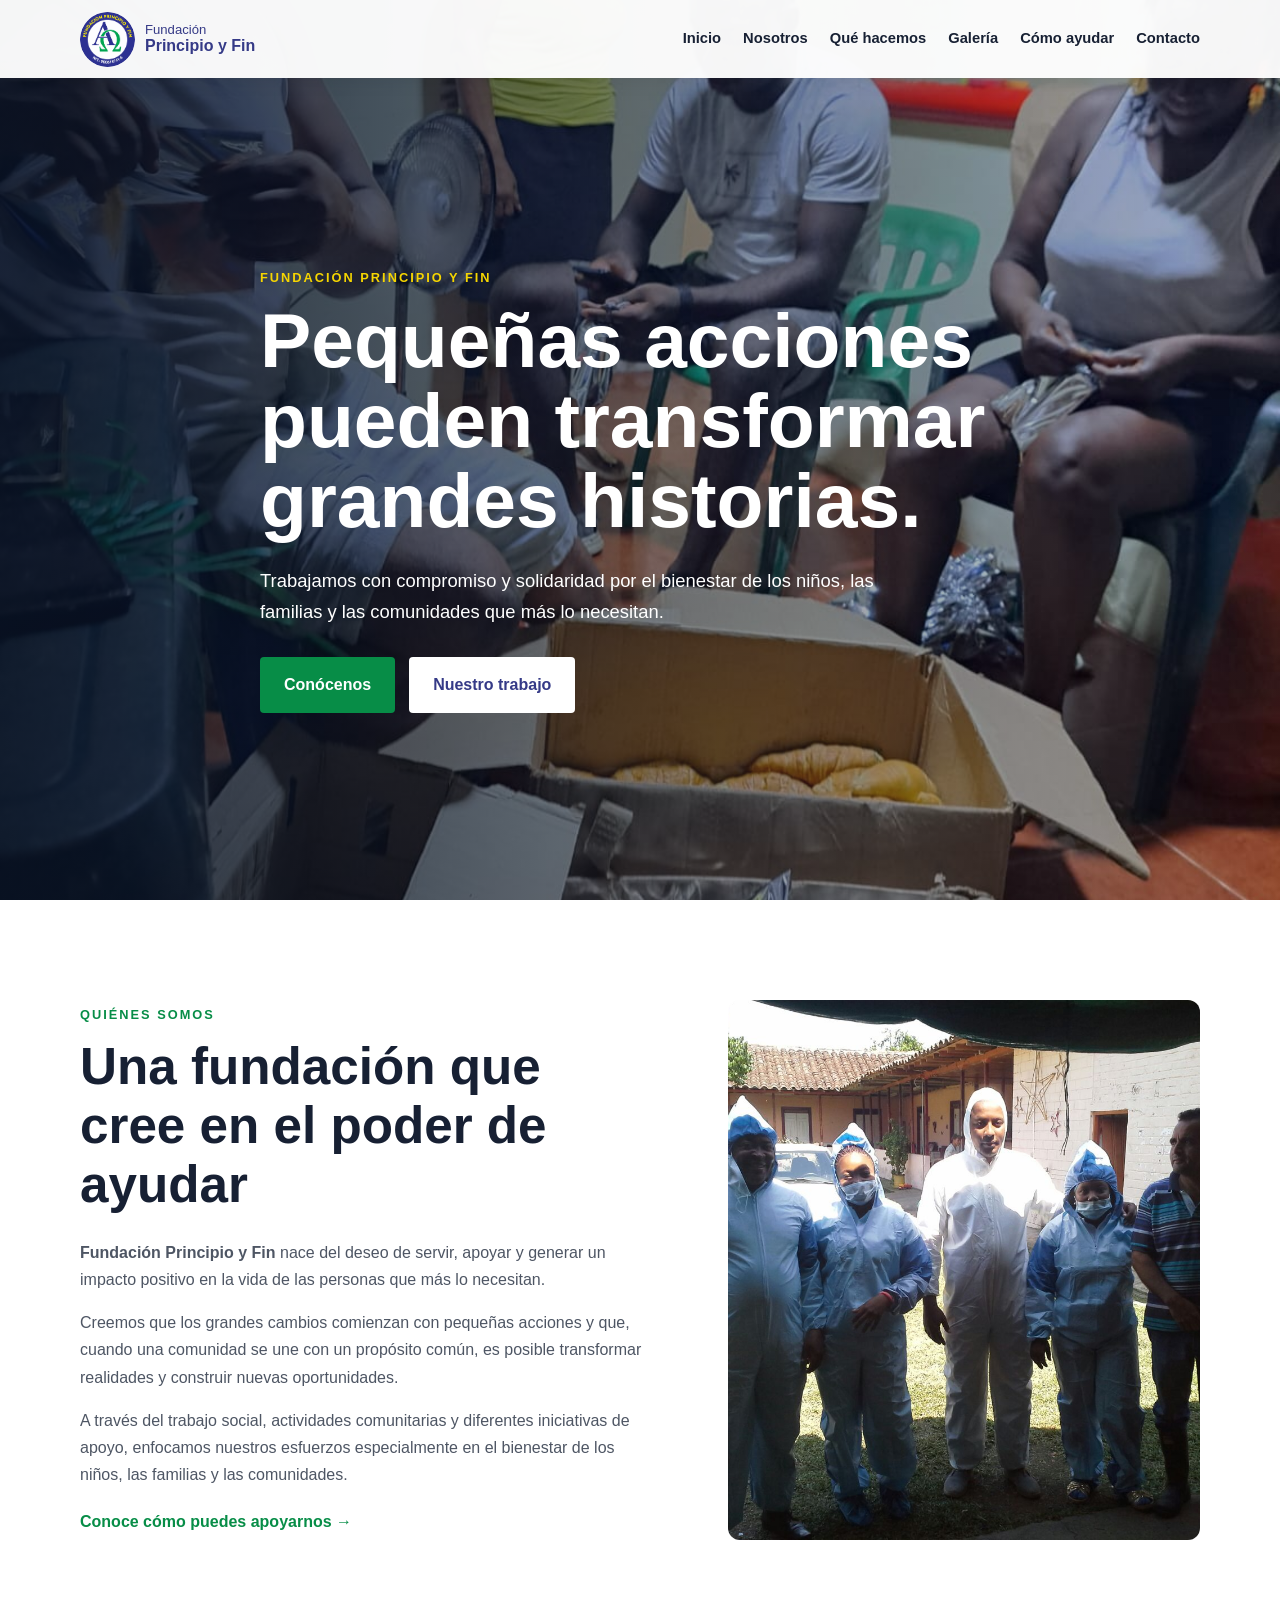
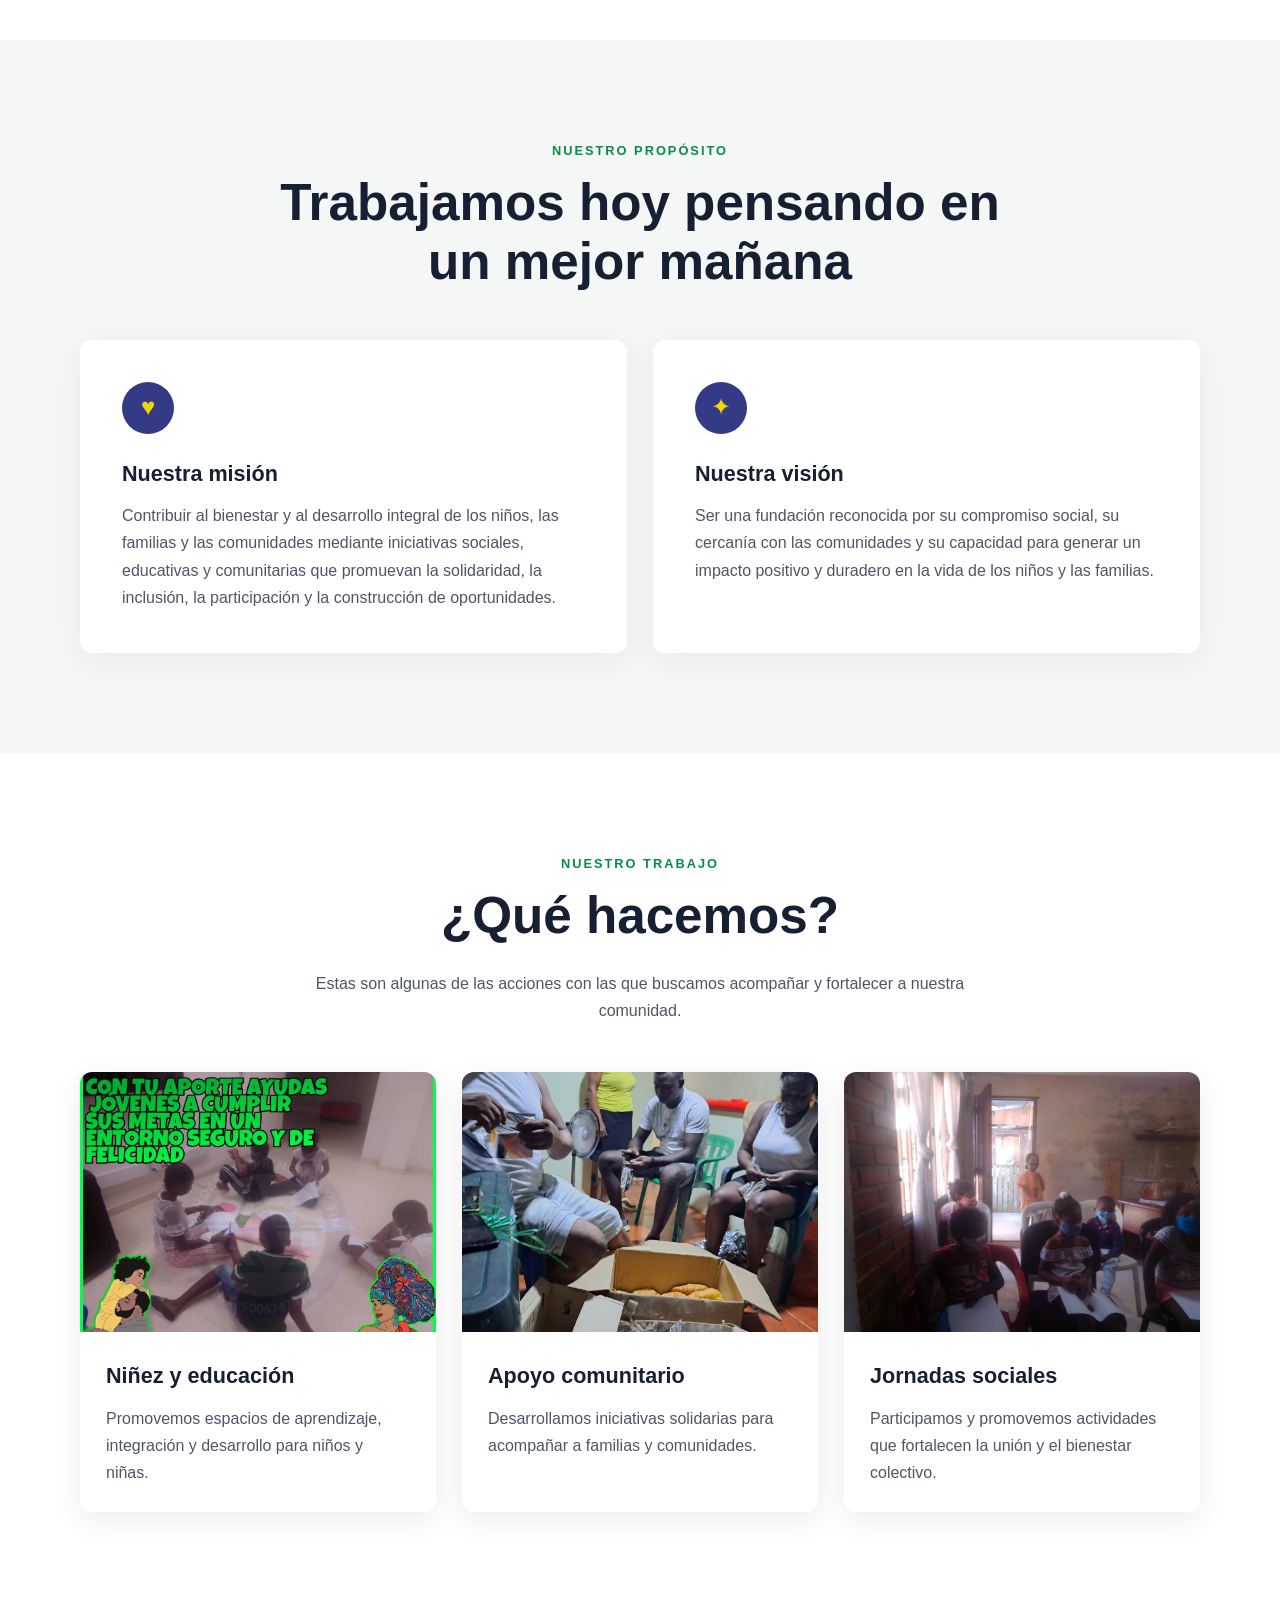
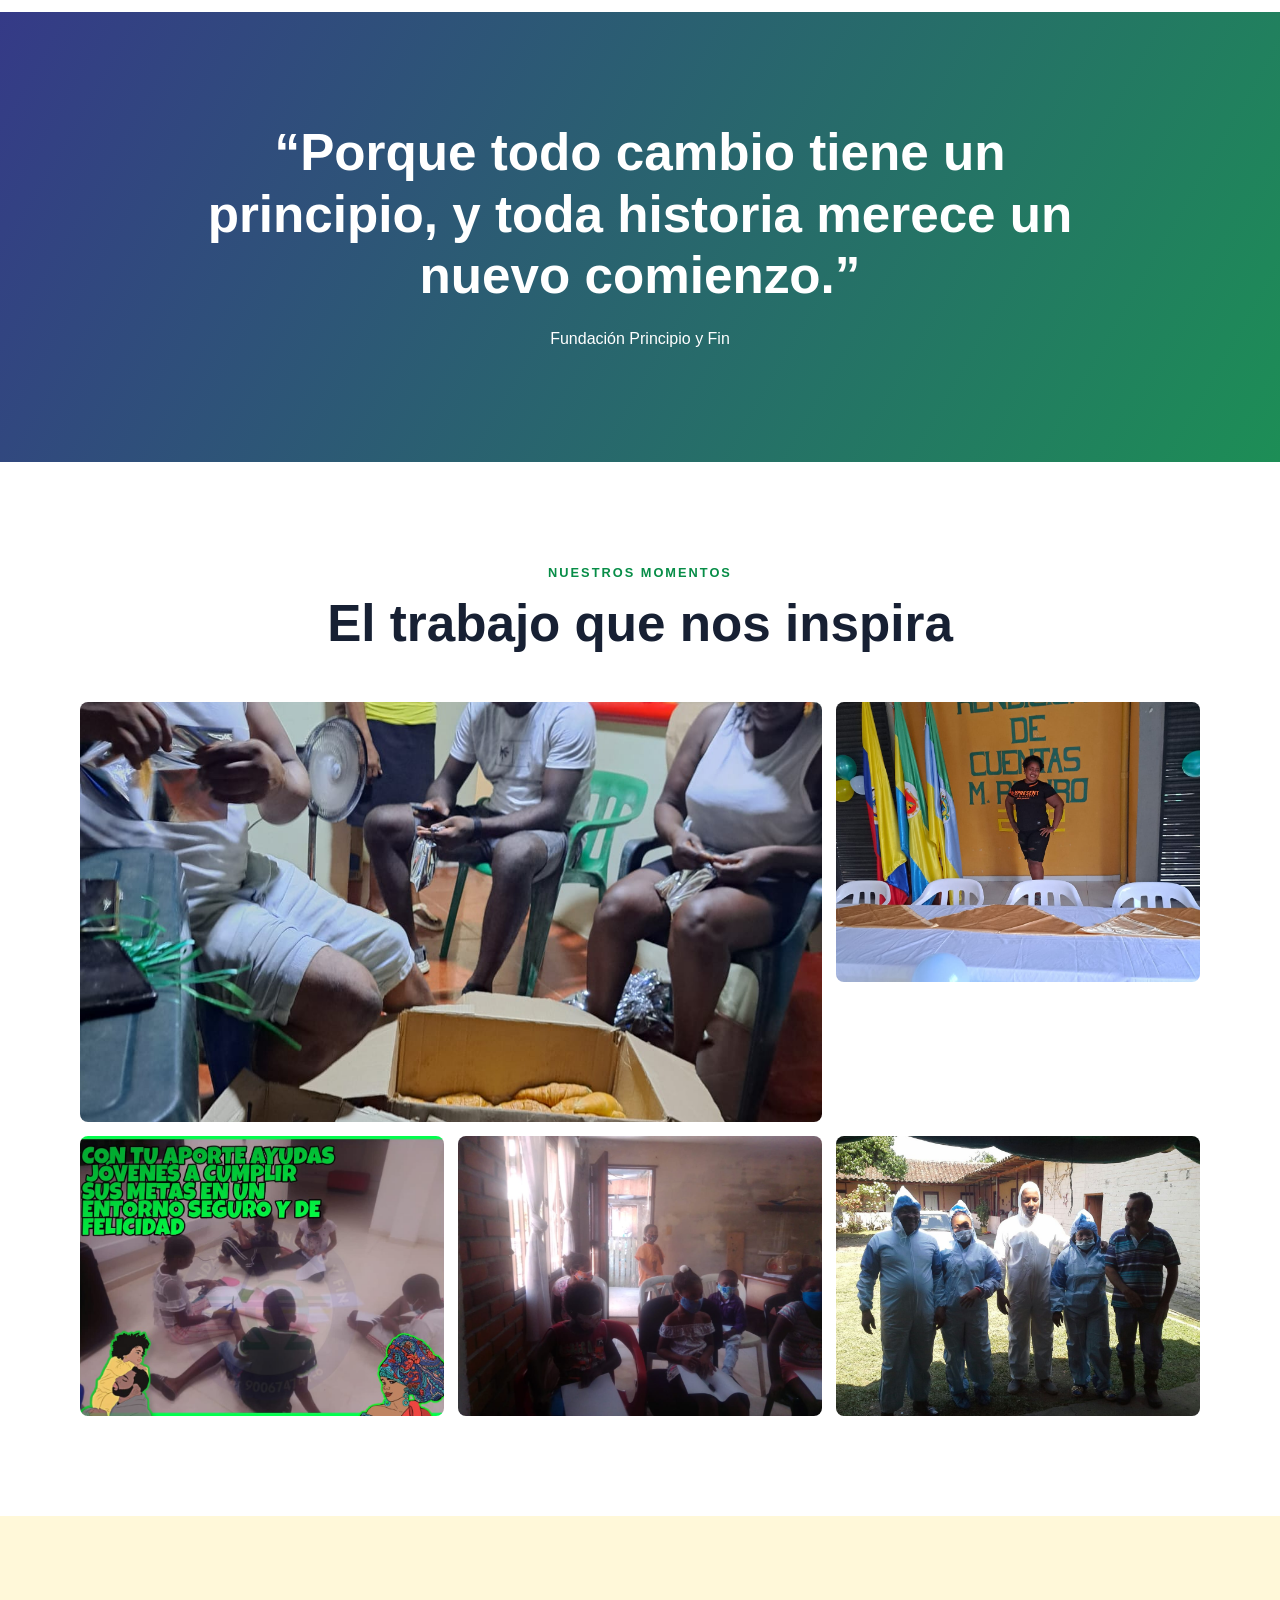
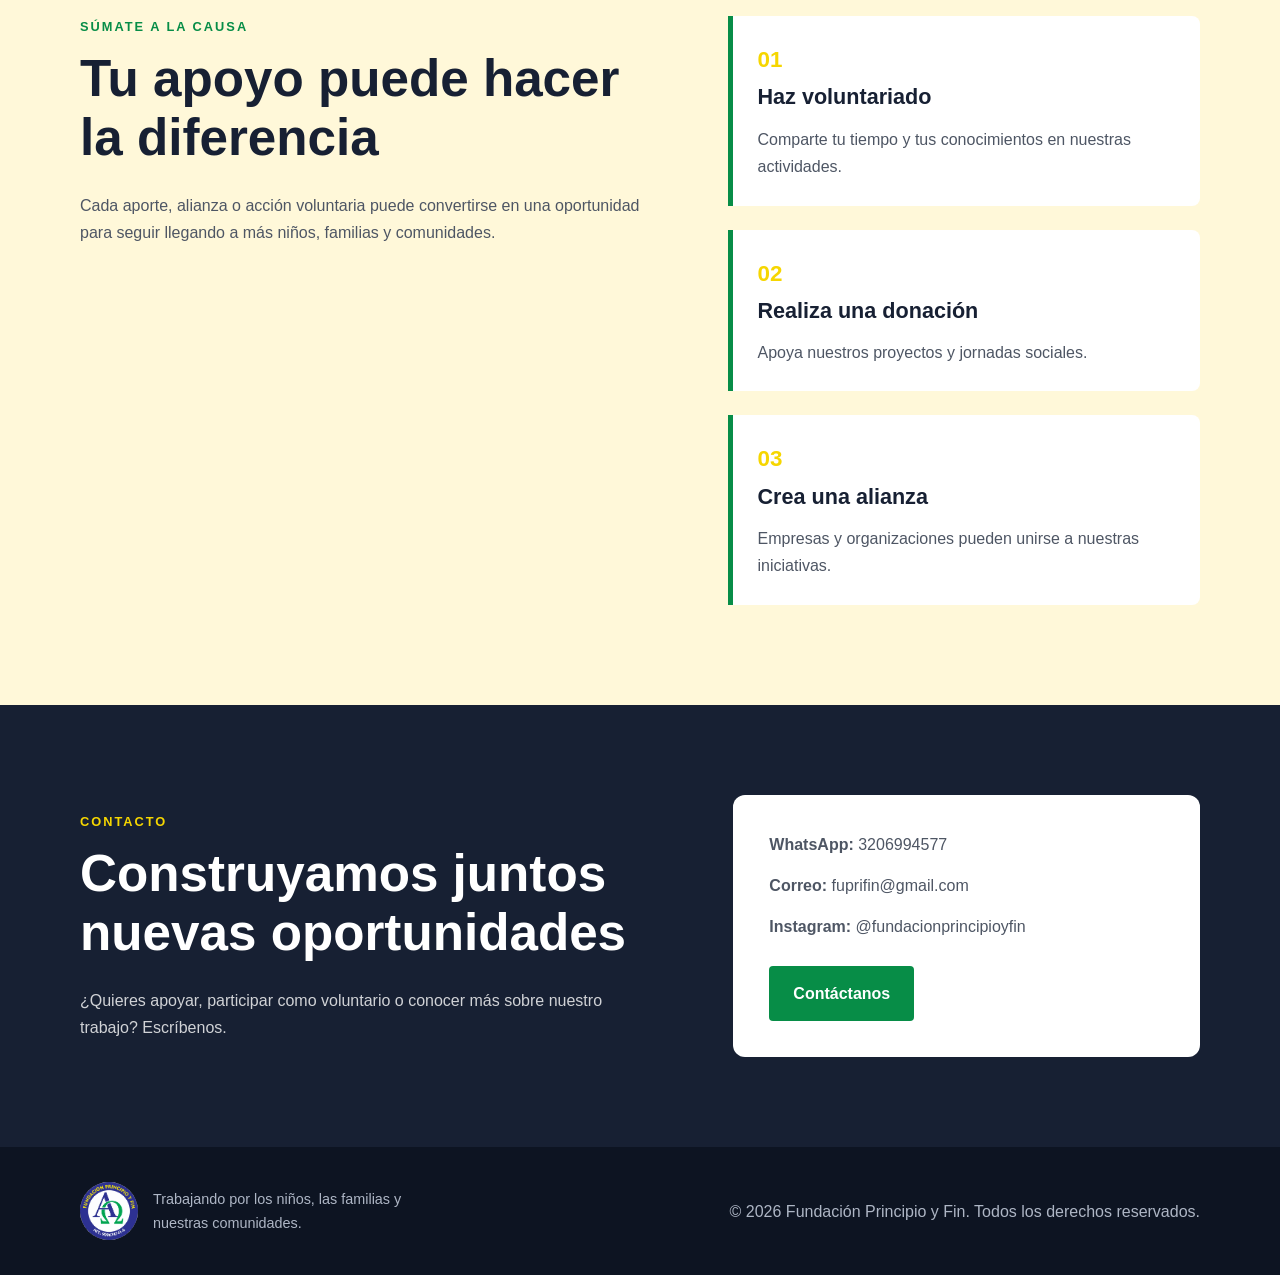
==== index.html @ cc29a5f2 "Rename indexx.html to index.html" ====
<!DOCTYPE html>
<html lang="es">
<head>
  <meta charset="UTF-8">
  <meta name="viewport" content="width=device-width, initial-scale=1.0">
  <meta name="description" content="Fundación Principio y Fin - Trabajamos por el bienestar de los niños, las familias y las comunidades.">
  <title>Fundación Principio y Fin</title>
  <link rel="stylesheet" href="styles.css">
</head>
<body>

<header class="header">
  <div class="container nav">
    <a class="brand" href="#inicio">
      <img src="assets/logo.jpeg" alt="Logo Fundación Principio y Fin">
      <span>Fundación<br><strong>Principio y Fin</strong></span>
    </a>

    <button class="menu-btn" aria-label="Abrir menú">☰</button>

    <nav class="nav-links">
      <a href="#inicio">Inicio</a>
      <a href="#nosotros">Nosotros</a>
      <a href="#programas">Qué hacemos</a>
      <a href="#galeria">Galería</a>
      <a href="#ayudar">Cómo ayudar</a>
      <a href="#contacto">Contacto</a>
    </nav>
  </div>
</header>

<main>
  <!-- INICIO -->
  <section class="hero" id="inicio">
    <div class="hero-overlay"></div>
    <div class="container hero-content">
      <p class="eyebrow">FUNDACIÓN PRINCIPIO Y FIN</p>
      <h1>Pequeñas acciones pueden transformar grandes historias.</h1>
      <p class="hero-text">
        Trabajamos con compromiso y solidaridad por el bienestar de los niños,
        las familias y las comunidades que más lo necesitan.
      </p>
      <div class="hero-buttons">
        <a class="btn btn-primary" href="#nosotros">Conócenos</a>
        <a class="btn btn-light" href="#programas">Nuestro trabajo</a>
      </div>
    </div>
  </section>

  <!-- NOSOTROS -->
  <section class="section" id="nosotros">
    <div class="container two-columns">
      <div>
        <p class="section-tag">QUIÉNES SOMOS</p>
        <h2>Una fundación que cree en el poder de ayudar</h2>
        <p>
          <strong>Fundación Principio y Fin</strong> nace del deseo de servir,
          apoyar y generar un impacto positivo en la vida de las personas que más lo necesitan.
        </p>
        <p>
          Creemos que los grandes cambios comienzan con pequeñas acciones y que,
          cuando una comunidad se une con un propósito común, es posible transformar
          realidades y construir nuevas oportunidades.
        </p>
        <p>
          A través del trabajo social, actividades comunitarias y diferentes iniciativas
          de apoyo, enfocamos nuestros esfuerzos especialmente en el bienestar de los niños,
          las familias y las comunidades.
        </p>
        <a class="text-link" href="#contacto">Conoce cómo puedes apoyarnos →</a>
      </div>
      <div class="image-card">
        <img src="assets/equipo-fundacion.jpeg" alt="Miembros de Fundación Principio y Fin">
      </div>
    </div>
  </section>

  <!-- MISIÓN Y VISIÓN -->
  <section class="section mission-section">
    <div class="container">
      <div class="center-title">
        <p class="section-tag">NUESTRO PROPÓSITO</p>
        <h2>Trabajamos hoy pensando en un mejor mañana</h2>
      </div>

      <div class="purpose-grid">
        <article class="purpose-card">
          <div class="icon">♥</div>
          <h3>Nuestra misión</h3>
          <p>
            Contribuir al bienestar y al desarrollo integral de los niños, las familias
            y las comunidades mediante iniciativas sociales, educativas y comunitarias
            que promuevan la solidaridad, la inclusión, la participación y la construcción
            de oportunidades.
          </p>
        </article>

        <article class="purpose-card">
          <div class="icon">✦</div>
          <h3>Nuestra visión</h3>
          <p>
            Ser una fundación reconocida por su compromiso social, su cercanía con las
            comunidades y su capacidad para generar un impacto positivo y duradero en
            la vida de los niños y las familias.
          </p>
        </article>
      </div>
    </div>
  </section>

  <!-- PROGRAMAS -->
  <section class="section" id="programas">
    <div class="container">
      <div class="center-title">
        <p class="section-tag">NUESTRO TRABAJO</p>
        <h2>¿Qué hacemos?</h2>
        <p class="subtitle">
          Estas son algunas de las acciones con las que buscamos acompañar y fortalecer a nuestra comunidad.
        </p>
      </div>

      <div class="program-grid">
        <article class="program-card">
          <img src="assets/ninos-actividad.jpeg" alt="Actividades con niños">
          <div class="program-content">
            <h3>Niñez y educación</h3>
            <p>Promovemos espacios de aprendizaje, integración y desarrollo para niños y niñas.</p>
          </div>
        </article>

        <article class="program-card">
          <img src="assets/hero-ayuda.jpeg" alt="Preparación de ayudas comunitarias">
          <div class="program-content">
            <h3>Apoyo comunitario</h3>
            <p>Desarrollamos iniciativas solidarias para acompañar a familias y comunidades.</p>
          </div>
        </article>

        <article class="program-card">
          <img src="assets/equipo-jornada.jpeg" alt="Equipo durante una jornada">
          <div class="program-content">
            <h3>Jornadas sociales</h3>
            <p>Participamos y promovemos actividades que fortalecen la unión y el bienestar colectivo.</p>
          </div>
        </article>
      </div>
    </div>
  </section>

  <!-- FRASE -->
  <section class="impact">
    <div class="container impact-content">
      <p class="quote">“Porque todo cambio tiene un principio, y toda historia merece un nuevo comienzo.”</p>
      <p>Fundación Principio y Fin</p>
    </div>
  </section>

  <!-- GALERÍA -->
  <section class="section" id="galeria">
    <div class="container">
      <div class="center-title">
        <p class="section-tag">NUESTROS MOMENTOS</p>
        <h2>El trabajo que nos inspira</h2>
      </div>

      <div class="gallery">
        <img src="assets/hero-ayuda.jpeg" alt="Preparación de ayudas">
        <img src="assets/evento-fundacion.jpeg" alt="Evento de la fundación">
        <img src="assets/ninos-actividad.jpeg" alt="Actividad con niños">
        <img src="assets/equipo-jornada.jpeg" alt="Jornada comunitaria">
        <img src="assets/equipo-fundacion.jpeg" alt="Equipo de la fundación">
      </div>
    </div>
  </section>

  <!-- AYUDAR -->
  <section class="section help-section" id="ayudar">
    <div class="container two-columns help-grid">
      <div>
        <p class="section-tag">SÚMATE A LA CAUSA</p>
        <h2>Tu apoyo puede hacer la diferencia</h2>
        <p>
          Cada aporte, alianza o acción voluntaria puede convertirse en una oportunidad
          para seguir llegando a más niños, familias y comunidades.
        </p>
      </div>

      <div class="help-options">
        <div>
          <span>01</span>
          <h3>Haz voluntariado</h3>
          <p>Comparte tu tiempo y tus conocimientos en nuestras actividades.</p>
        </div>
        <div>
          <span>02</span>
          <h3>Realiza una donación</h3>
          <p>Apoya nuestros proyectos y jornadas sociales.</p>
        </div>
        <div>
          <span>03</span>
          <h3>Crea una alianza</h3>
          <p>Empresas y organizaciones pueden unirse a nuestras iniciativas.</p>
        </div>
      </div>
    </div>
  </section>

  <!-- CONTACTO -->
  <section class="contact" id="contacto">
    <div class="container contact-content">
      <div>
        <p class="section-tag light-tag">CONTACTO</p>
        <h2>Construyamos juntos nuevas oportunidades</h2>
        <p>
          ¿Quieres apoyar, participar como voluntario o conocer más sobre nuestro trabajo?
          Escríbenos.
        </p>
      </div>

      <div class="contact-box">
        <p><strong>WhatsApp:</strong> <span>3206994577</span></p>
        <p><strong>Correo:</strong> <span>fuprifin@gmail.com</span></p>
        <p><strong>Instagram:</strong> <span>@fundacionprincipioyfin</span></p>
        <a class="btn btn-primary" href="mailto:contacto@ejemplo.com">Contáctanos</a>
      </div>
    </div>
  </section>
</main>

<footer>
  <div class="container footer-content">
    <div class="footer-brand">
      <img src="assets/logo.jpeg" alt="Logo Fundación Principio y Fin">
      <p>Trabajando por los niños, las familias y nuestras comunidades.</p>
    </div>
    <p>© <span id="year"></span> Fundación Principio y Fin. Todos los derechos reservados.</p>
  </div>
</footer>

<script src="script.js"></script>
</body>
</html>
---- styles.css ----
:root {
  --blue: #353a87;
  --green: #078d47;
  --yellow: #f6d600;
  --dark: #172033;
  --text: #4e5664;
  --light: #f5f7f6;
  --white: #ffffff;
}

* { box-sizing: border-box; margin: 0; padding: 0; }
html { scroll-behavior: smooth; }
body {
  font-family: Arial, Helvetica, sans-serif;
  color: var(--text);
  line-height: 1.7;
  background: #fff;
}
img { max-width: 100%; display: block; }
a { text-decoration: none; }

.container { width: min(1120px, 90%); margin: auto; }

.header {
  position: fixed;
  top: 0;
  left: 0;
  width: 100%;
  background: rgba(255,255,255,.96);
  z-index: 1000;
  box-shadow: 0 2px 18px rgba(0,0,0,.08);
}
.nav {
  min-height: 78px;
  display: flex;
  align-items: center;
  justify-content: space-between;
}
.brand {
  display: flex;
  align-items: center;
  gap: 10px;
  color: var(--blue);
  font-size: .82rem;
  line-height: 1.1;
}
.brand img { width: 55px; height: 55px; object-fit: cover; border-radius: 50%; }
.brand strong { font-size: 1rem; }

.nav-links { display: flex; gap: 22px; }
.nav-links a { color: var(--dark); font-weight: 700; font-size: .92rem; }
.nav-links a:hover { color: var(--green); }

.menu-btn {
  display: none;
  border: 0;
  background: none;
  font-size: 1.8rem;
  cursor: pointer;
}

.hero {
  min-height: 100vh;
  background: url("assets/hero-ayuda.jpeg") center/cover;
  position: relative;
  display: grid;
  align-items: center;
  color: white;
}
.hero-overlay {
  position: absolute;
  inset: 0;
  background: linear-gradient(90deg, rgba(9,18,35,.88), rgba(9,18,35,.48), rgba(9,18,35,.18));
}
.hero-content { position: relative; padding-top: 80px; max-width: 760px; }
.eyebrow, .section-tag {
  color: var(--green);
  font-size: .8rem;
  font-weight: 900;
  letter-spacing: 2px;
  margin-bottom: 12px;
}
.hero .eyebrow { color: var(--yellow); }
.hero h1 {
  font-size: clamp(2.8rem, 6vw, 5.5rem);
  line-height: 1.04;
  margin-bottom: 24px;
}
.hero-text { font-size: 1.15rem; max-width: 620px; margin-bottom: 30px; }
.hero-buttons { display: flex; flex-wrap: wrap; gap: 14px; }

.btn {
  display: inline-block;
  padding: 14px 24px;
  border-radius: 4px;
  font-weight: 800;
  transition: .25s;
}
.btn:hover { transform: translateY(-2px); }
.btn-primary { background: var(--green); color: white; }
.btn-light { background: white; color: var(--blue); }

.section { padding: 100px 0; }
.two-columns {
  display: grid;
  grid-template-columns: 1.1fr .9fr;
  gap: 70px;
  align-items: center;
}
h2 { color: var(--dark); font-size: clamp(2rem, 4vw, 3.4rem); line-height: 1.15; margin-bottom: 24px; }
h3 { color: var(--dark); margin-bottom: 10px; font-size: 1.35rem; }
.section p + p { margin-top: 16px; }
.image-card img { width: 100%; height: 540px; object-fit: cover; border-radius: 12px; }
.text-link { color: var(--green); font-weight: 800; display: inline-block; margin-top: 20px; }

.mission-section { background: var(--light); }
.center-title { max-width: 750px; margin: 0 auto 48px; text-align: center; }
.subtitle { max-width: 650px; margin: auto; }

.purpose-grid, .program-grid {
  display: grid;
  grid-template-columns: repeat(2, 1fr);
  gap: 26px;
}
.purpose-card {
  background: white;
  padding: 42px;
  border-radius: 12px;
  box-shadow: 0 8px 35px rgba(0,0,0,.05);
}
.icon {
  width: 52px;
  height: 52px;
  display: grid;
  place-items: center;
  border-radius: 50%;
  background: var(--blue);
  color: var(--yellow);
  font-size: 1.5rem;
  margin-bottom: 22px;
}

.program-grid { grid-template-columns: repeat(3, 1fr); }
.program-card {
  border-radius: 12px;
  overflow: hidden;
  background: white;
  box-shadow: 0 8px 30px rgba(0,0,0,.08);
}
.program-card img { width: 100%; height: 260px; object-fit: cover; }
.program-content { padding: 26px; }

.impact {
  background: linear-gradient(120deg, var(--blue), #1d8e56);
  color: white;
  text-align: center;
  padding: 110px 0;
}
.quote {
  max-width: 900px;
  margin: auto auto 18px;
  font-size: clamp(2rem, 4vw, 3.8rem);
  line-height: 1.2;
  font-weight: 800;
}

.gallery {
  display: grid;
  grid-template-columns: repeat(3, 1fr);
  gap: 14px;
}
.gallery img {
  width: 100%;
  height: 280px;
  object-fit: cover;
  border-radius: 8px;
  transition: .3s;
}
.gallery img:hover { transform: scale(1.02); }
.gallery img:first-child { grid-column: span 2; height: 420px; }

.help-section { background: #fff8d9; }
.help-grid { align-items: start; }
.help-options { display: grid; gap: 24px; }
.help-options > div {
  background: white;
  padding: 25px;
  border-left: 5px solid var(--green);
  border-radius: 0 8px 8px 0;
}
.help-options span { color: var(--yellow); font-weight: 900; font-size: 1.4rem; }

.contact {
  padding: 90px 0;
  background: var(--dark);
  color: rgba(255,255,255,.8);
}
.contact h2 { color: white; }
.light-tag { color: var(--yellow); }
.contact-content {
  display: grid;
  grid-template-columns: 1fr .8fr;
  gap: 70px;
  align-items: center;
}
.contact-box {
  background: white;
  color: var(--text);
  padding: 36px;
  border-radius: 12px;
}
.contact-box p { margin-bottom: 14px; }
.contact-box .btn { margin-top: 12px; }

footer { background: #0d1422; color: #aeb6c5; padding: 35px 0; }
.footer-content {
  display: flex;
  align-items: center;
  justify-content: space-between;
  gap: 30px;
}
.footer-brand { display: flex; align-items: center; gap: 15px; }
.footer-brand img { width: 58px; height: 58px; object-fit: cover; border-radius: 50%; }
.footer-brand p { max-width: 300px; font-size: .9rem; }

@media (max-width: 850px) {
  .menu-btn { display: block; }
  .nav-links {
    display: none;
    position: absolute;
    top: 78px;
    left: 0;
    width: 100%;
    padding: 22px 5%;
    background: white;
    flex-direction: column;
    box-shadow: 0 8px 20px rgba(0,0,0,.08);
  }
  .nav-links.active { display: flex; }
  .two-columns, .contact-content { grid-template-columns: 1fr; gap: 40px; }
  .program-grid { grid-template-columns: 1fr; }
  .purpose-grid { grid-template-columns: 1fr; }
  .gallery { grid-template-columns: repeat(2, 1fr); }
  .gallery img:first-child { grid-column: span 2; }
}

@media (max-width: 560px) {
  .section { padding: 70px 0; }
  .hero h1 { font-size: 2.8rem; }
  .hero { min-height: 720px; }
  .gallery { grid-template-columns: 1fr; }
  .gallery img:first-child { grid-column: span 1; height: 320px; }
  .gallery img { height: 260px; }
  .footer-content { flex-direction: column; align-items: flex-start; }
  .purpose-card { padding: 28px; }
}
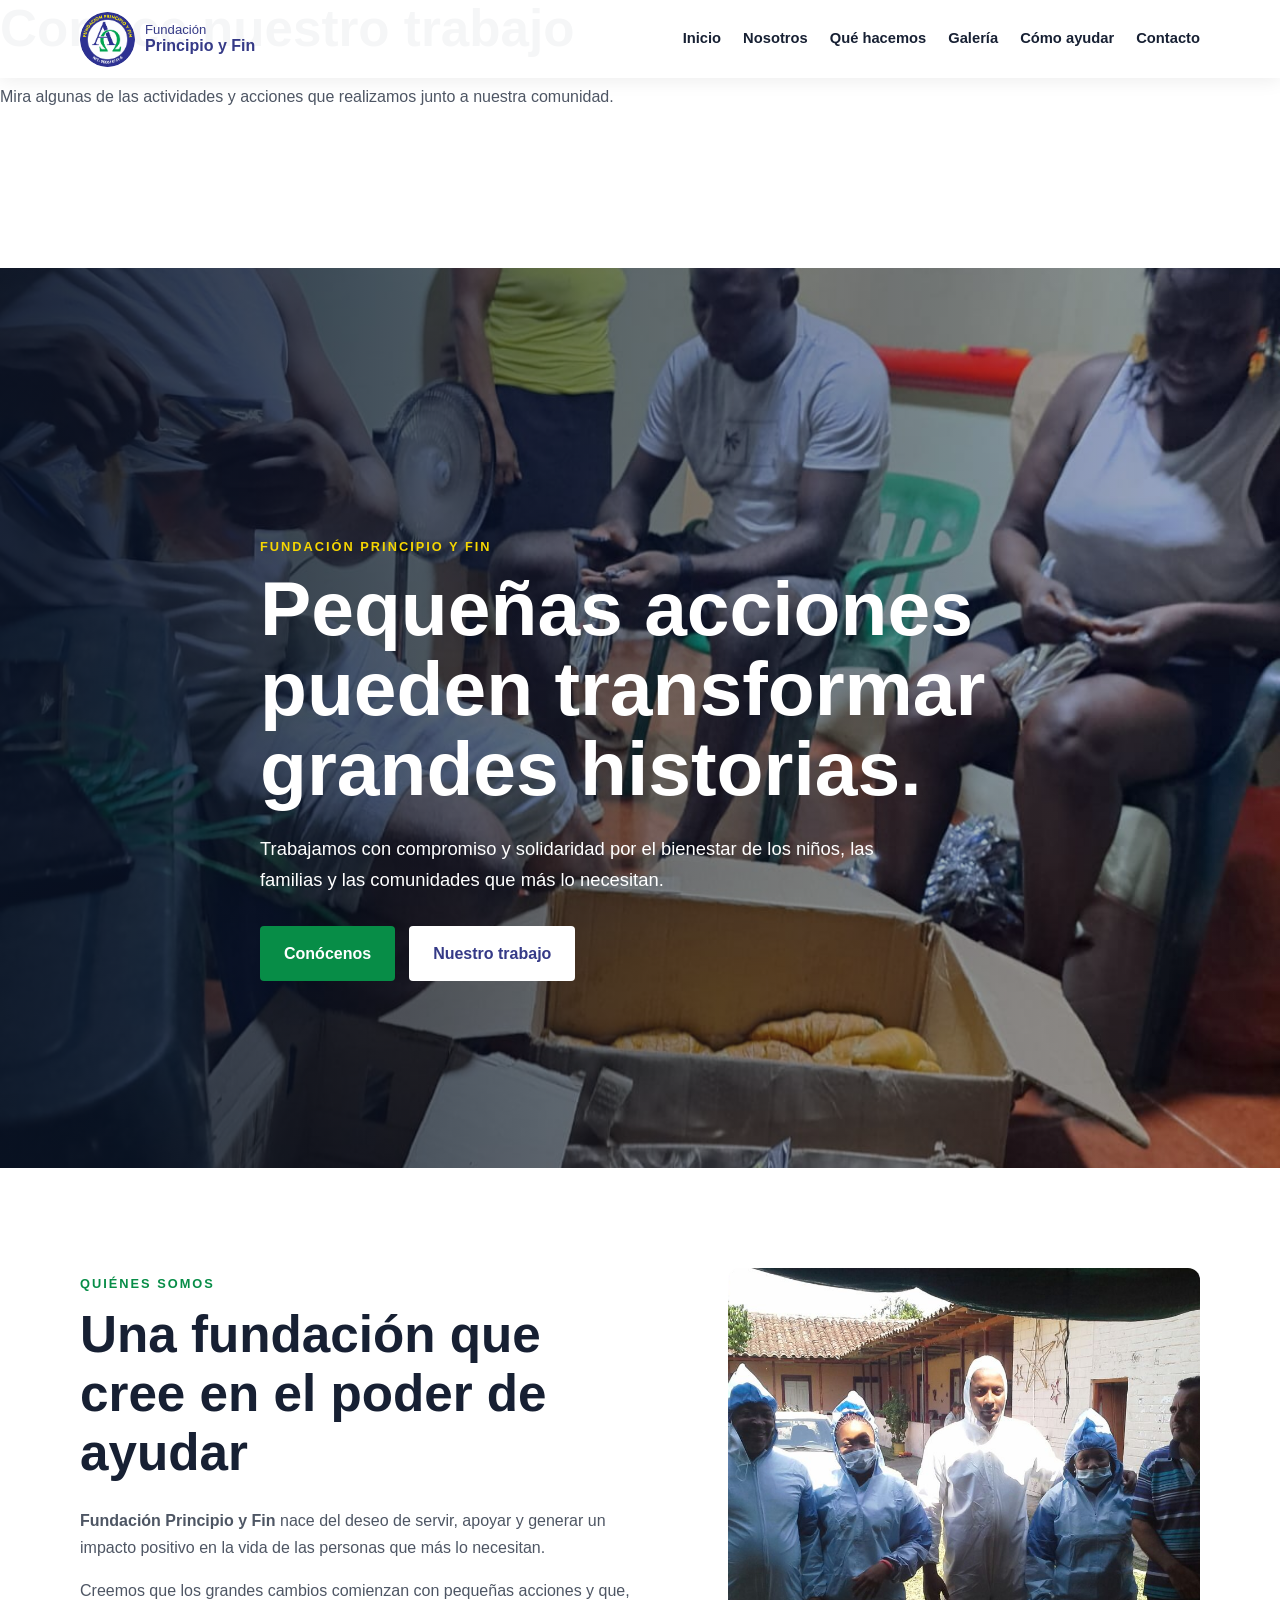
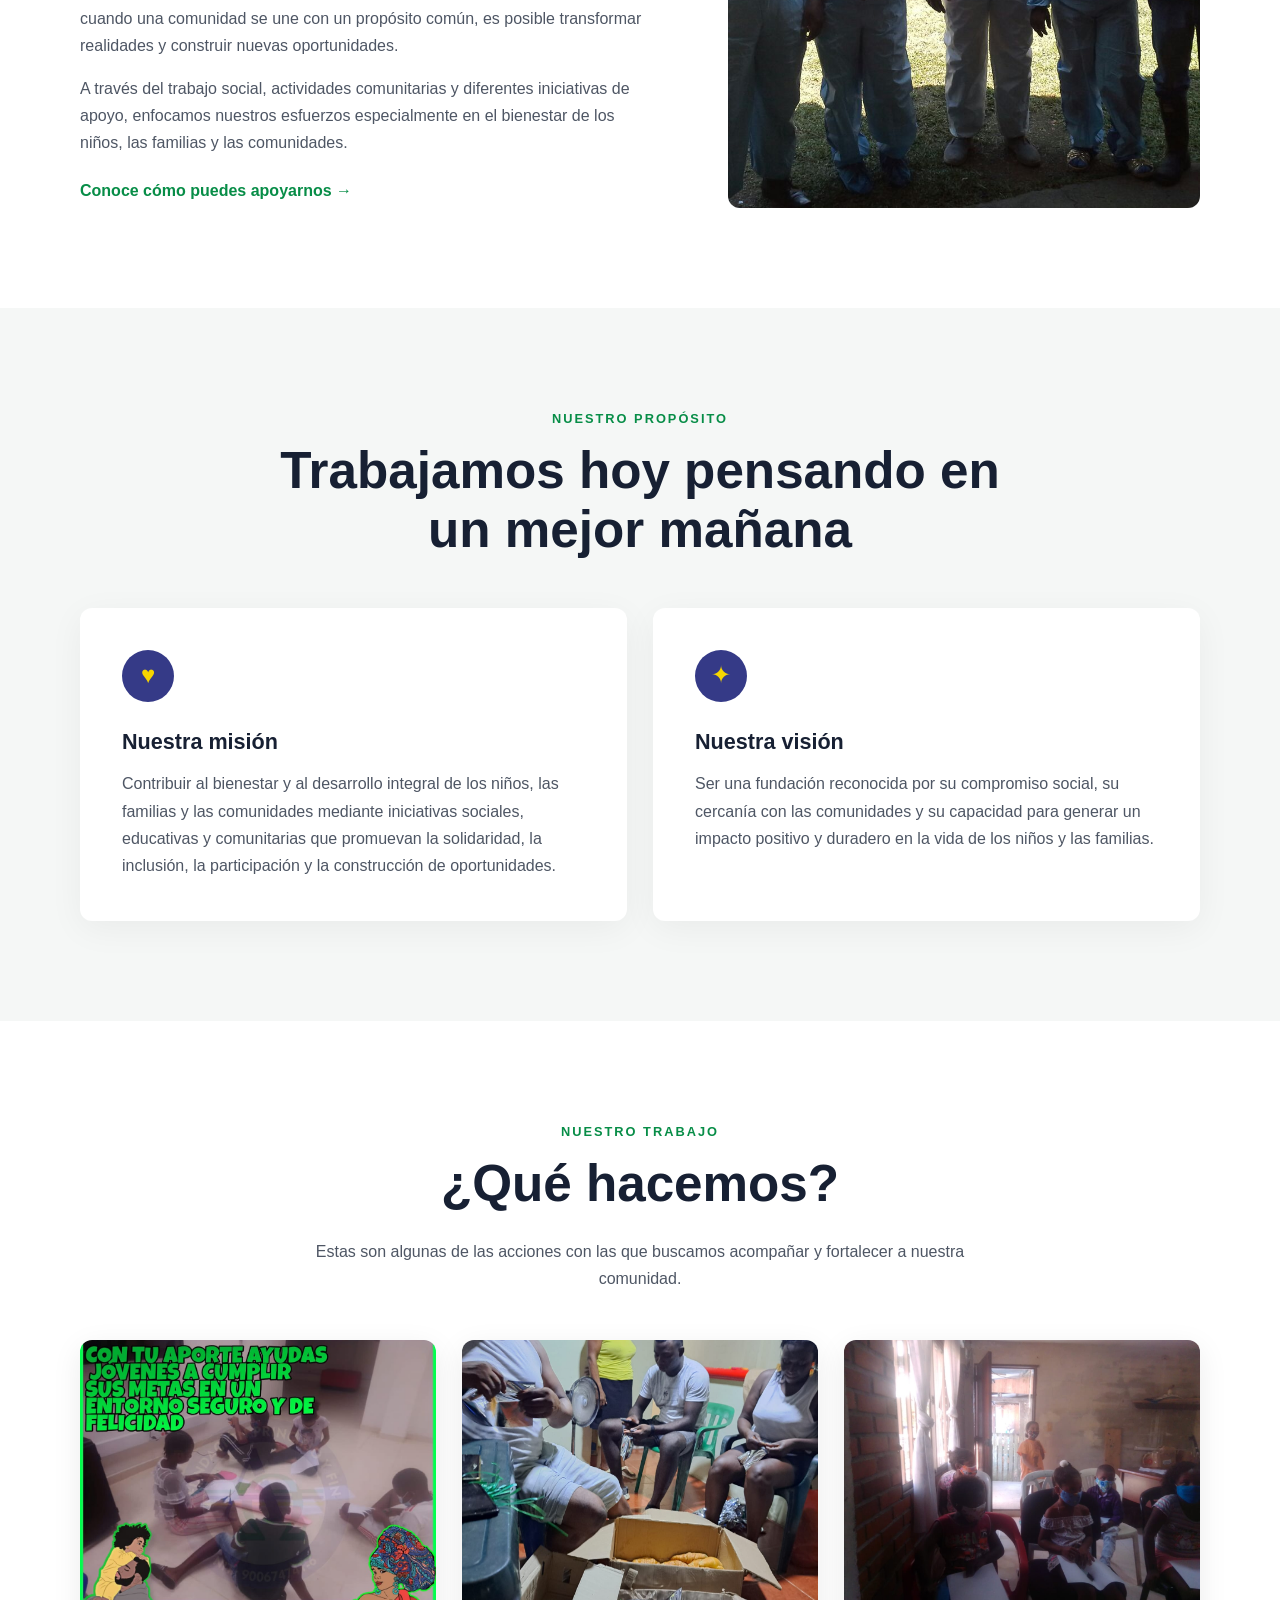
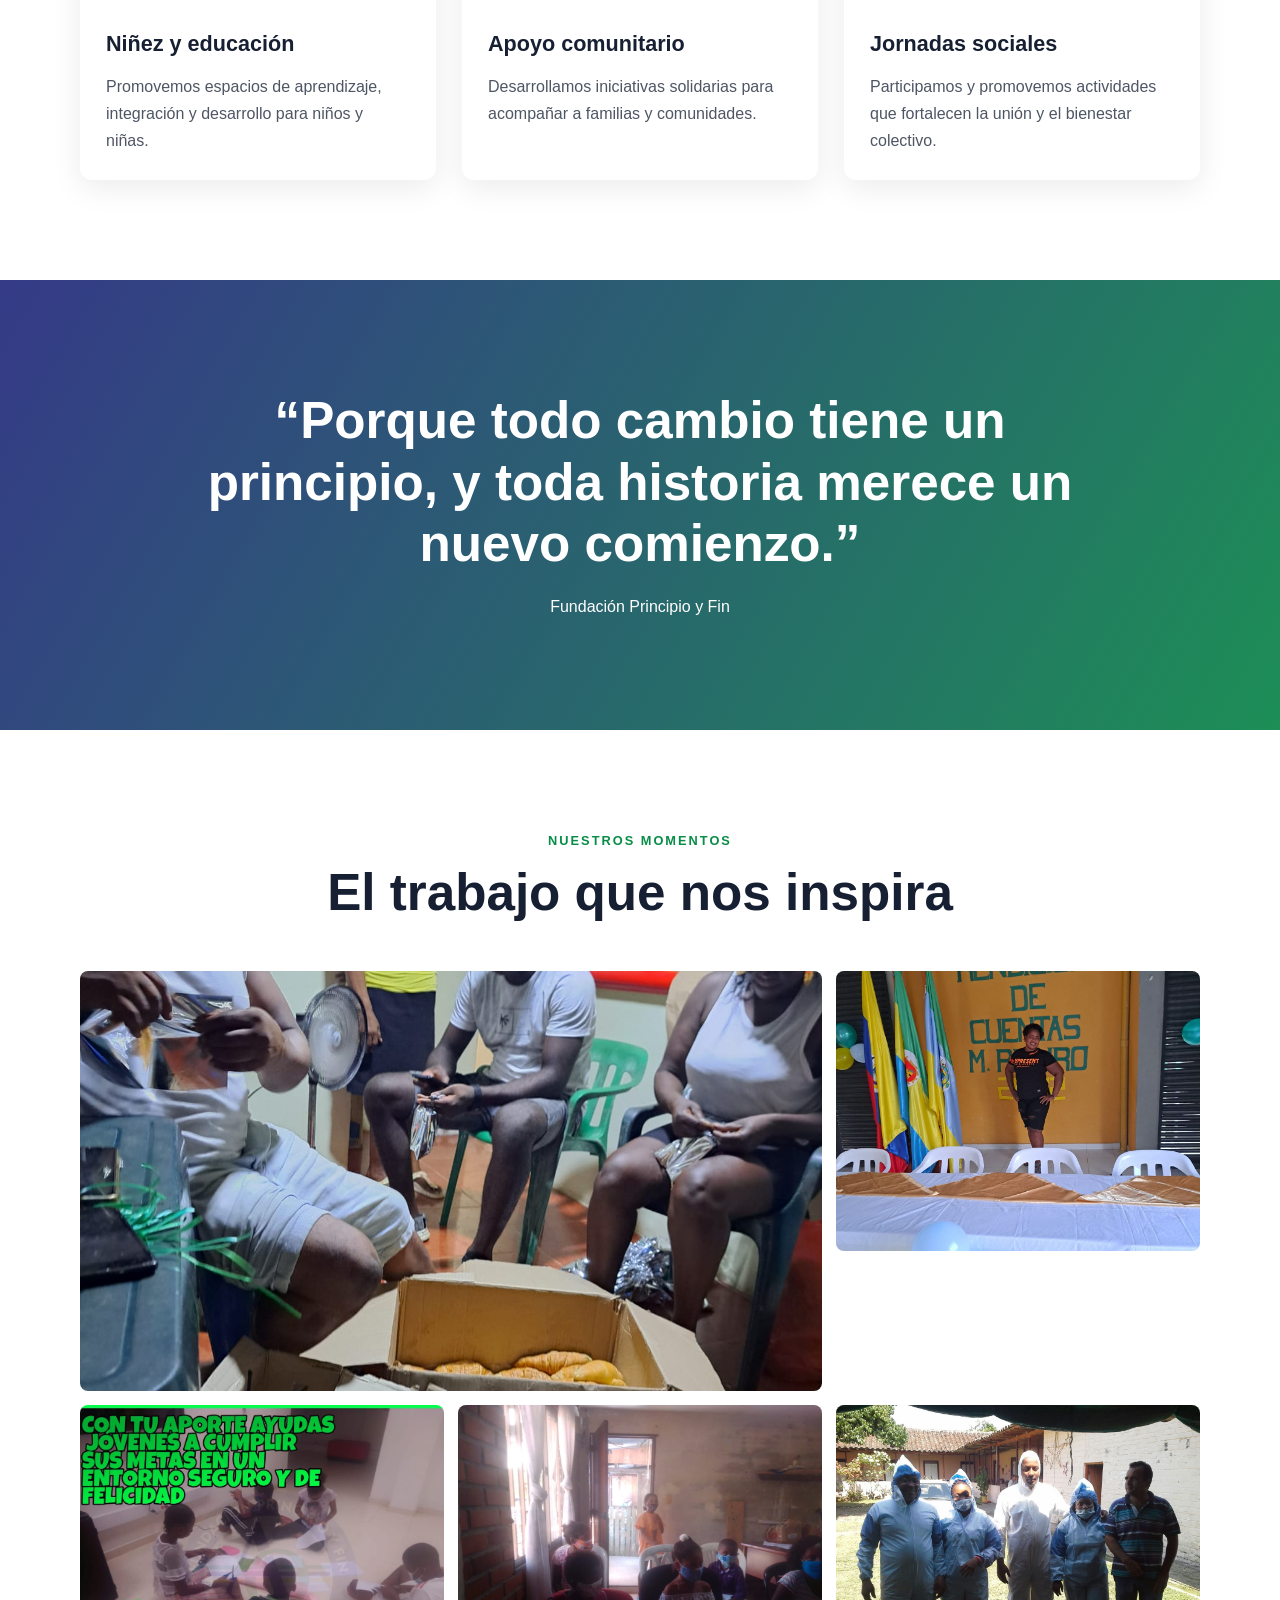
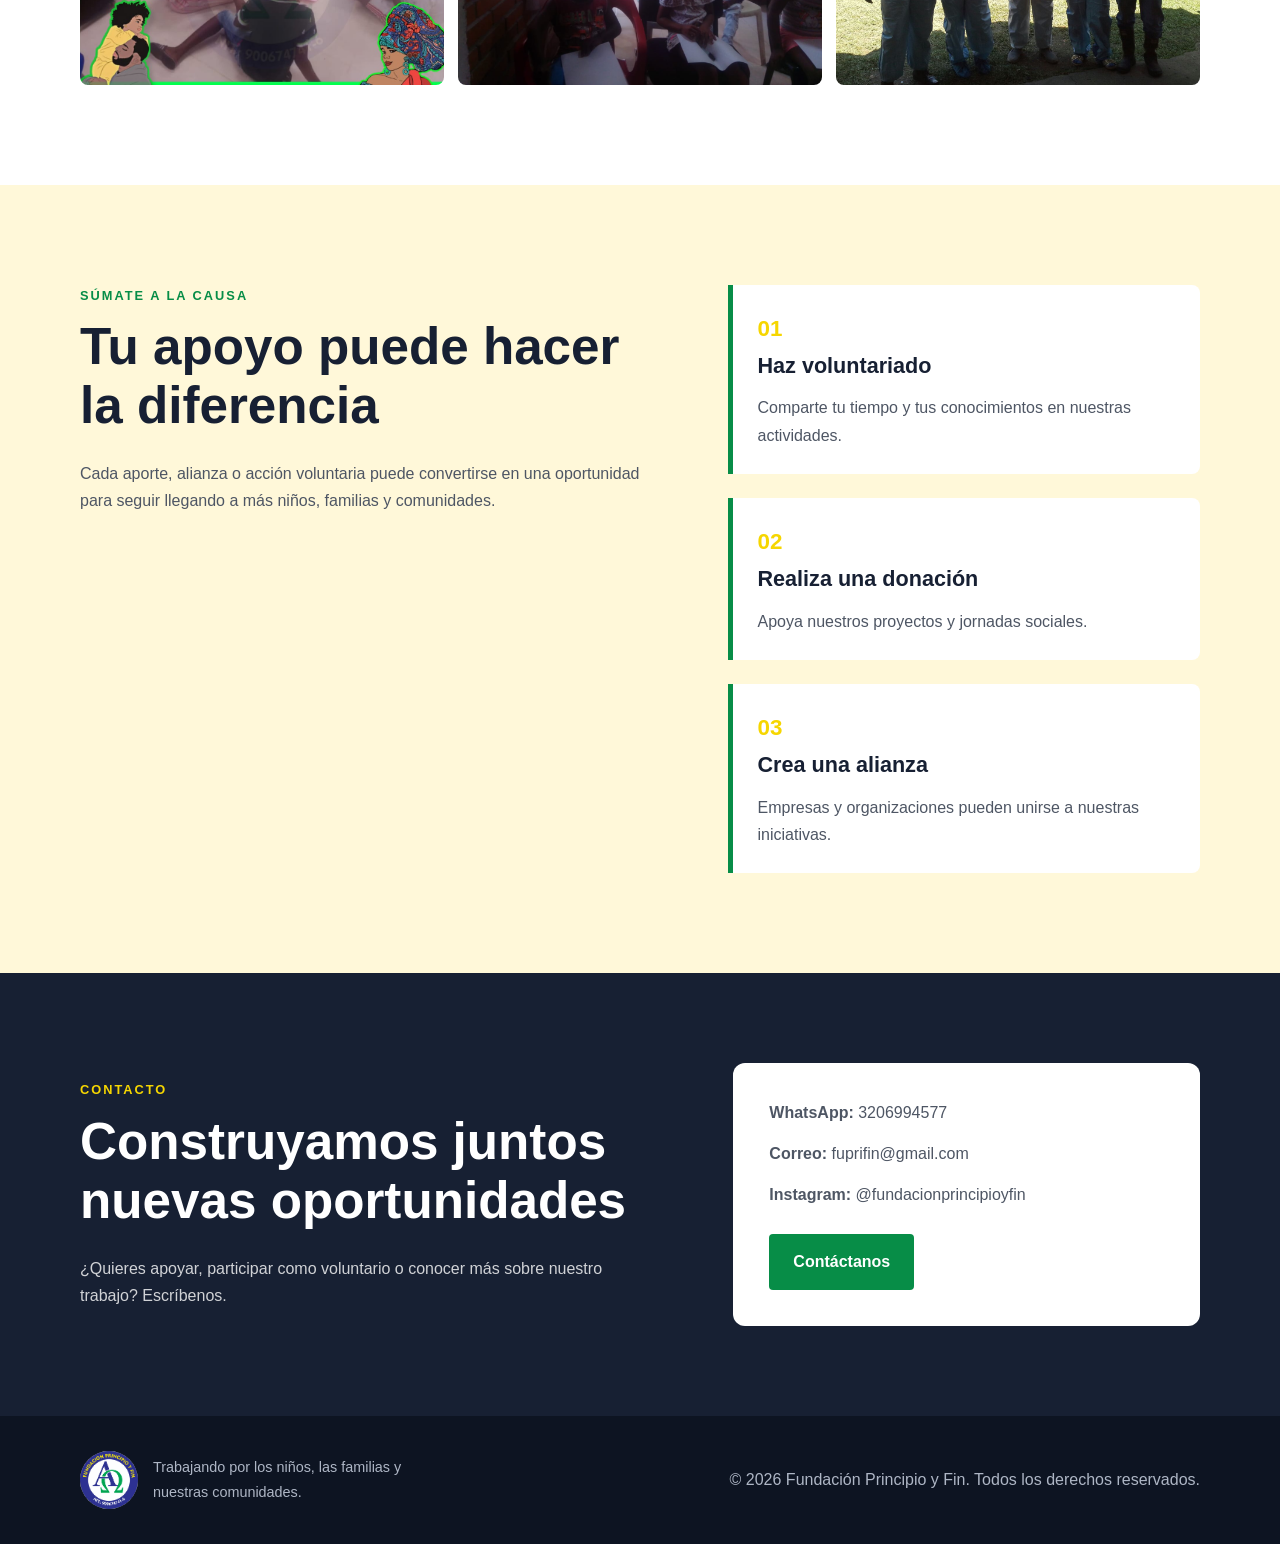
==== commit 10216400: "Update index.html" ====
--- a/index.html
+++ b/index.html
@@ -28,7 +28,24 @@
     </nav>
   </div>
 </header>
-
+<section class="videos" id="videos">
+    <div class="contenedor">
+        <h2>Conoce nuestro trabajo</h2>
+        <p>
+            Mira algunas de las actividades y acciones que realizamos
+            junto a nuestra comunidad.
+        </p>
+
+        <div class="video-container">
+            <iframe
+                src="https://www.youtube.com/embed/l6PpRbSLGu0"
+                title="Fundación Principio y Fin"
+                frameborder="0"
+                allowfullscreen>
+            </iframe>
+        </div>
+    </div>
+</section>
 <main>
   <!-- INICIO -->
   <section class="hero" id="inicio">
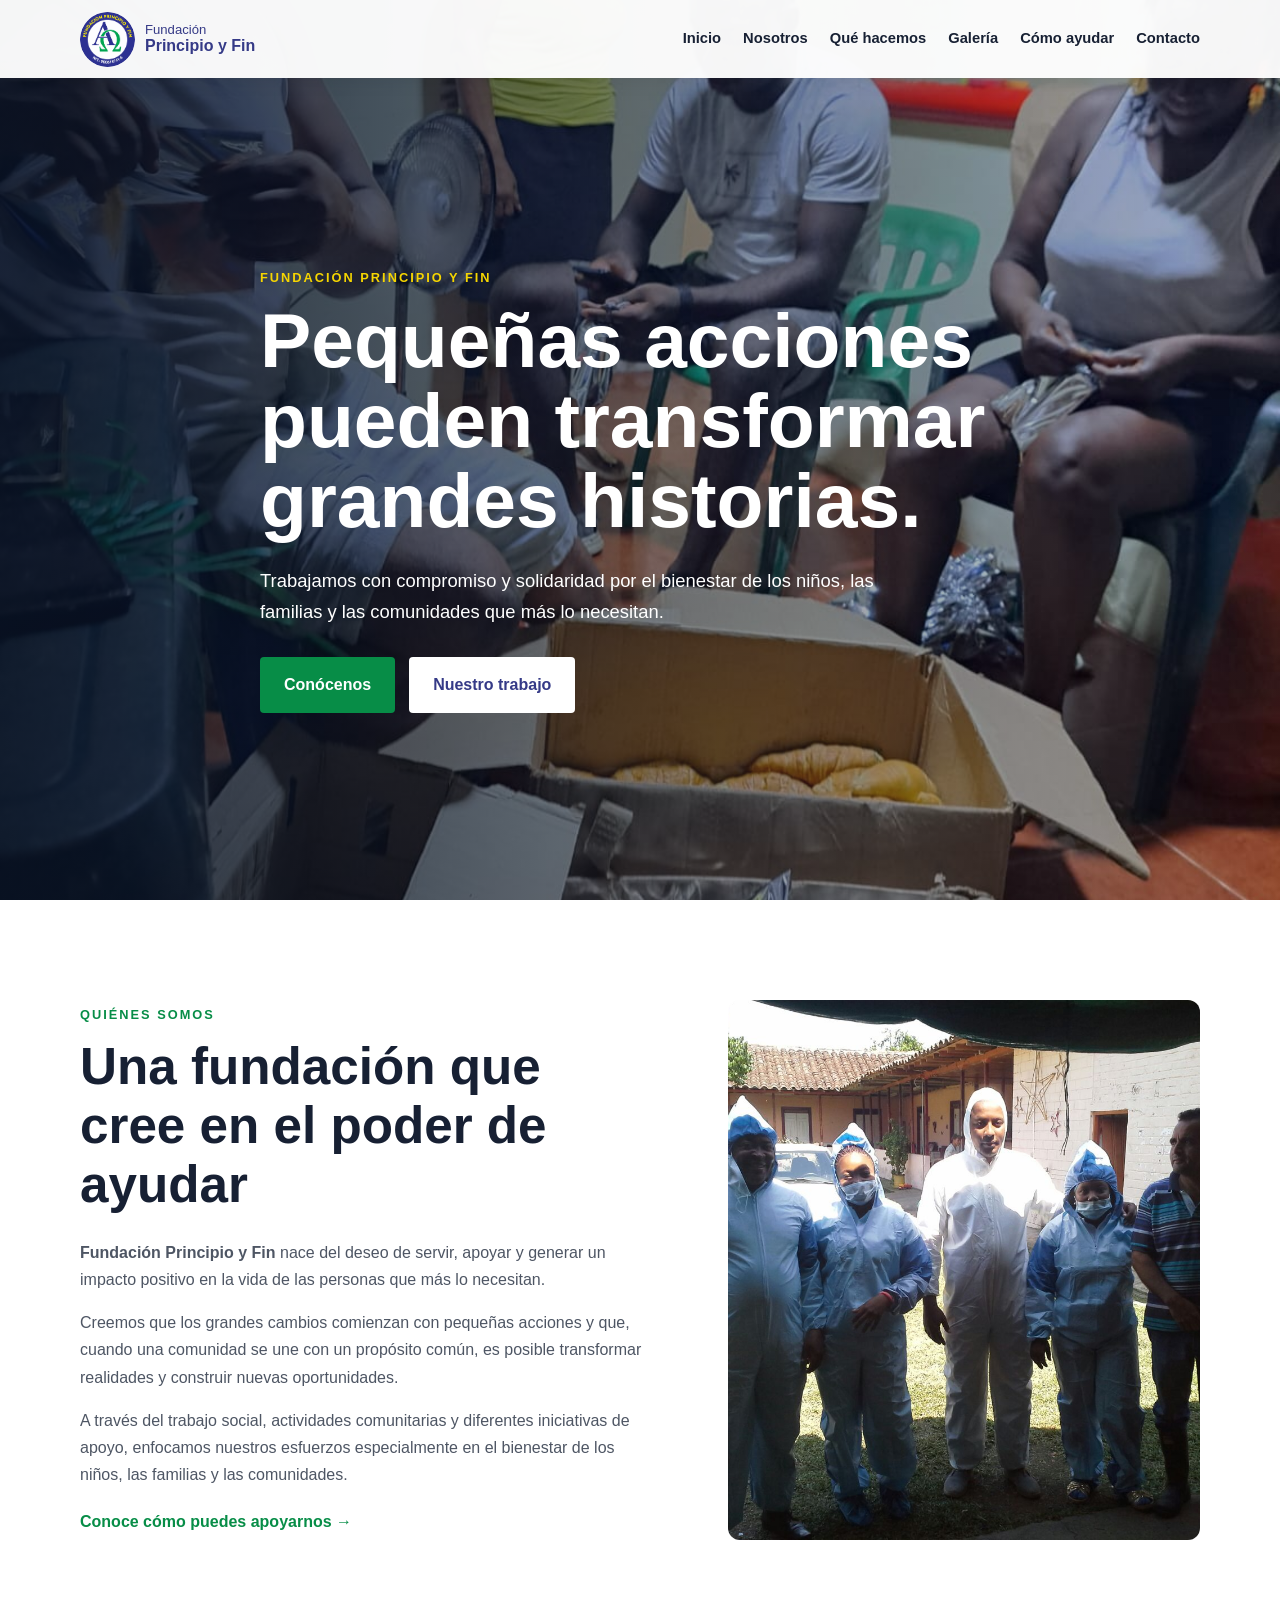
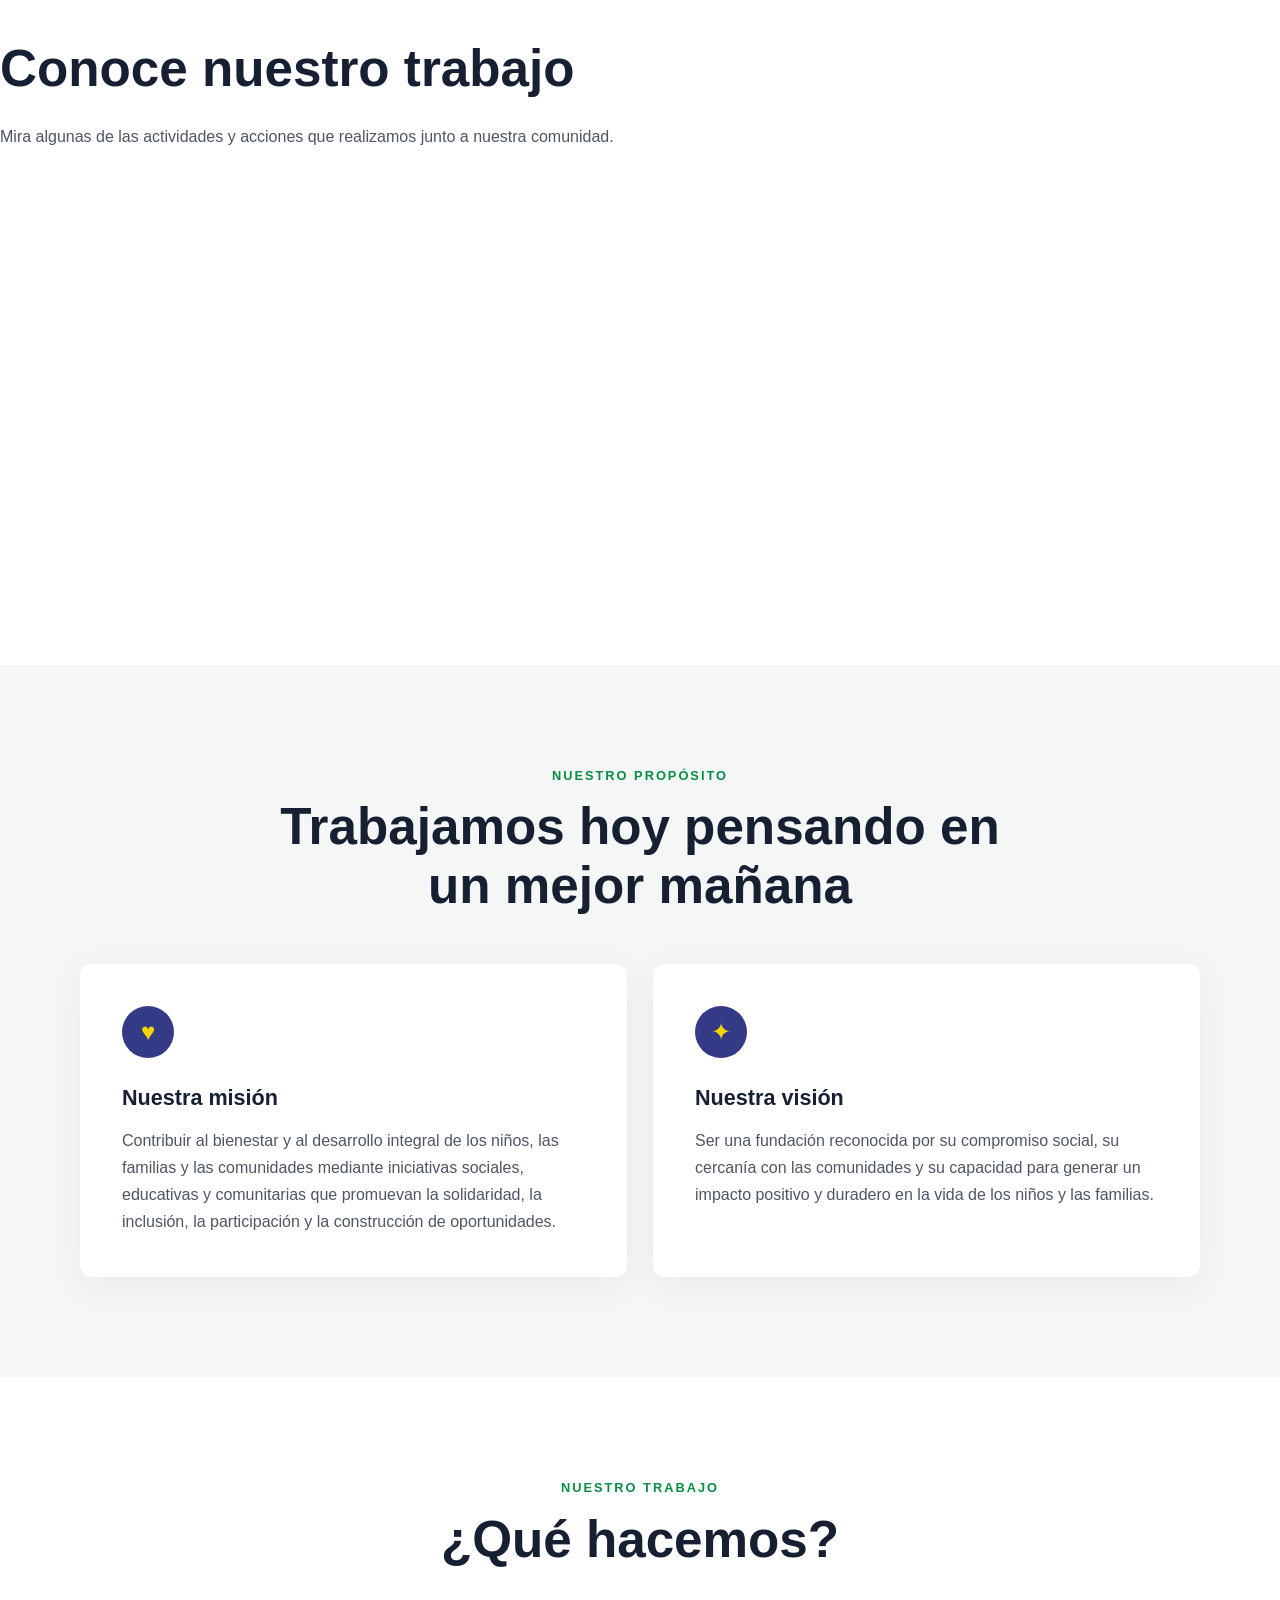
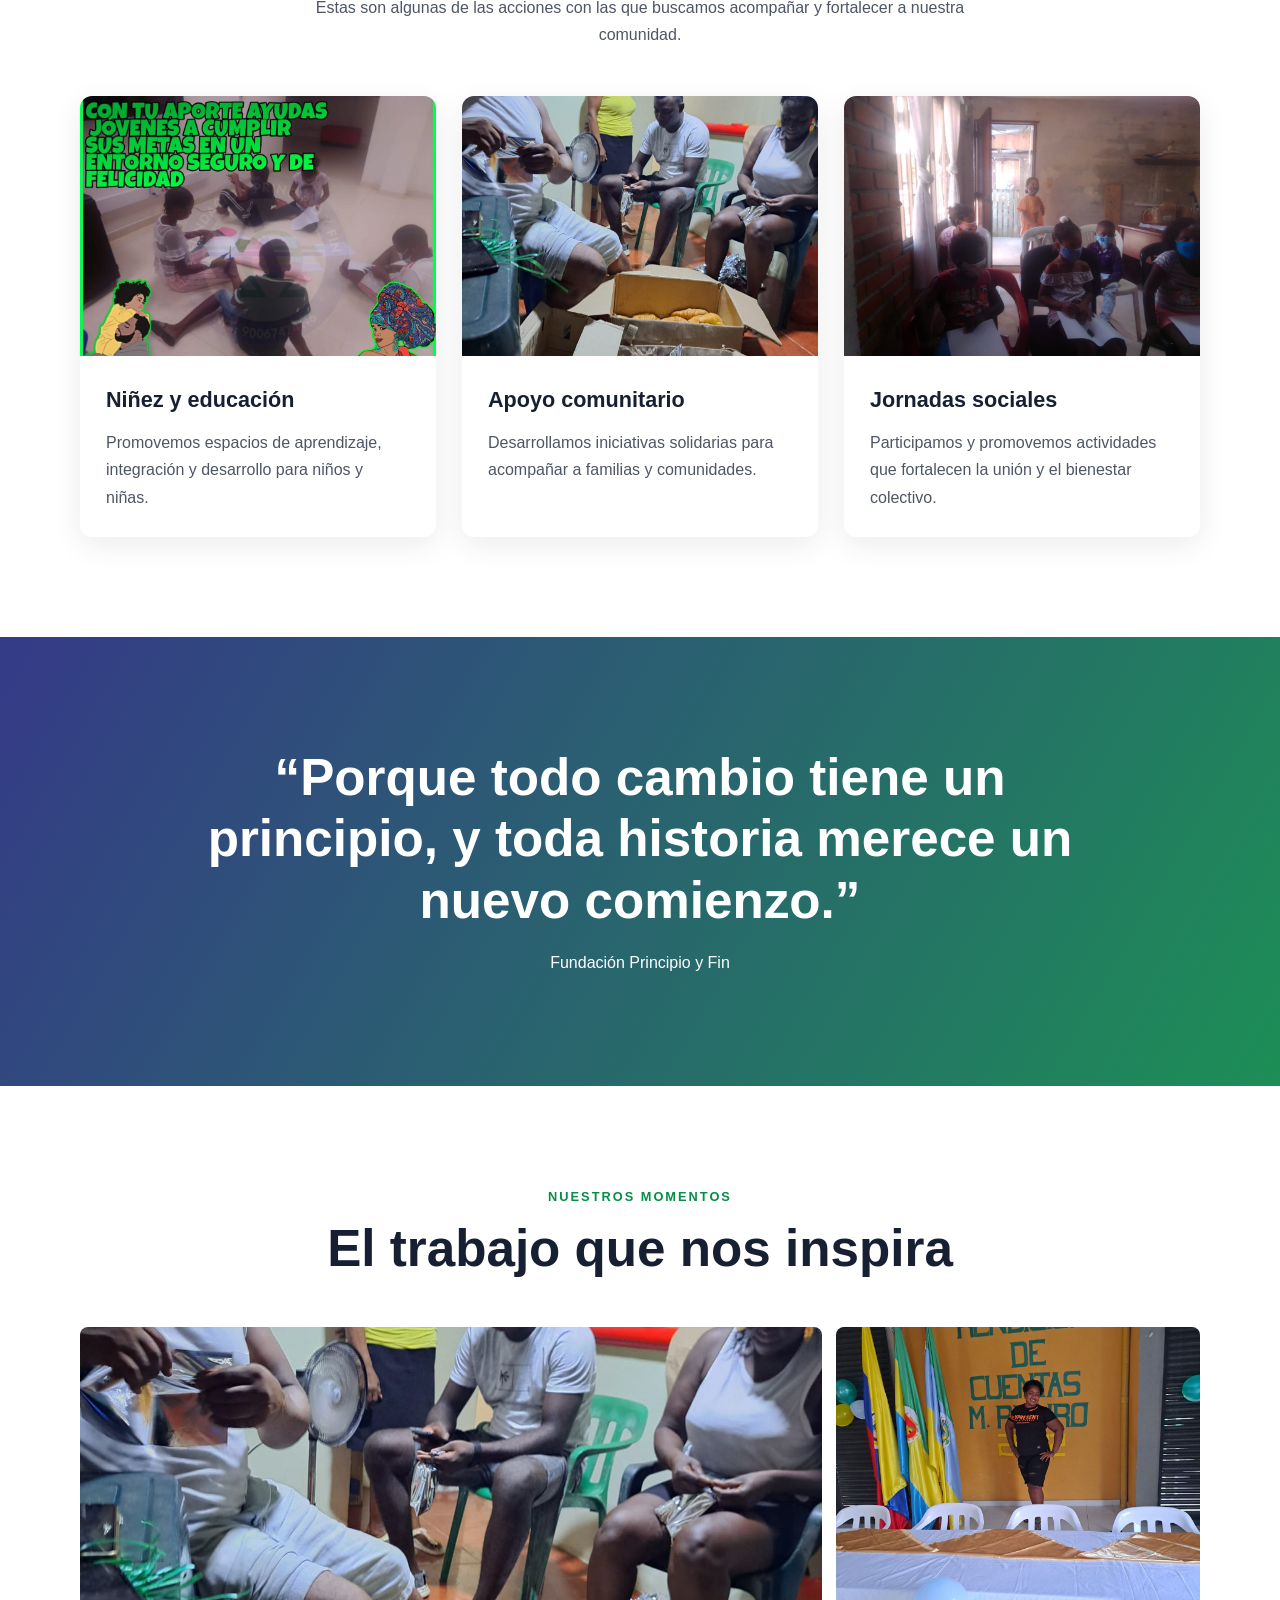
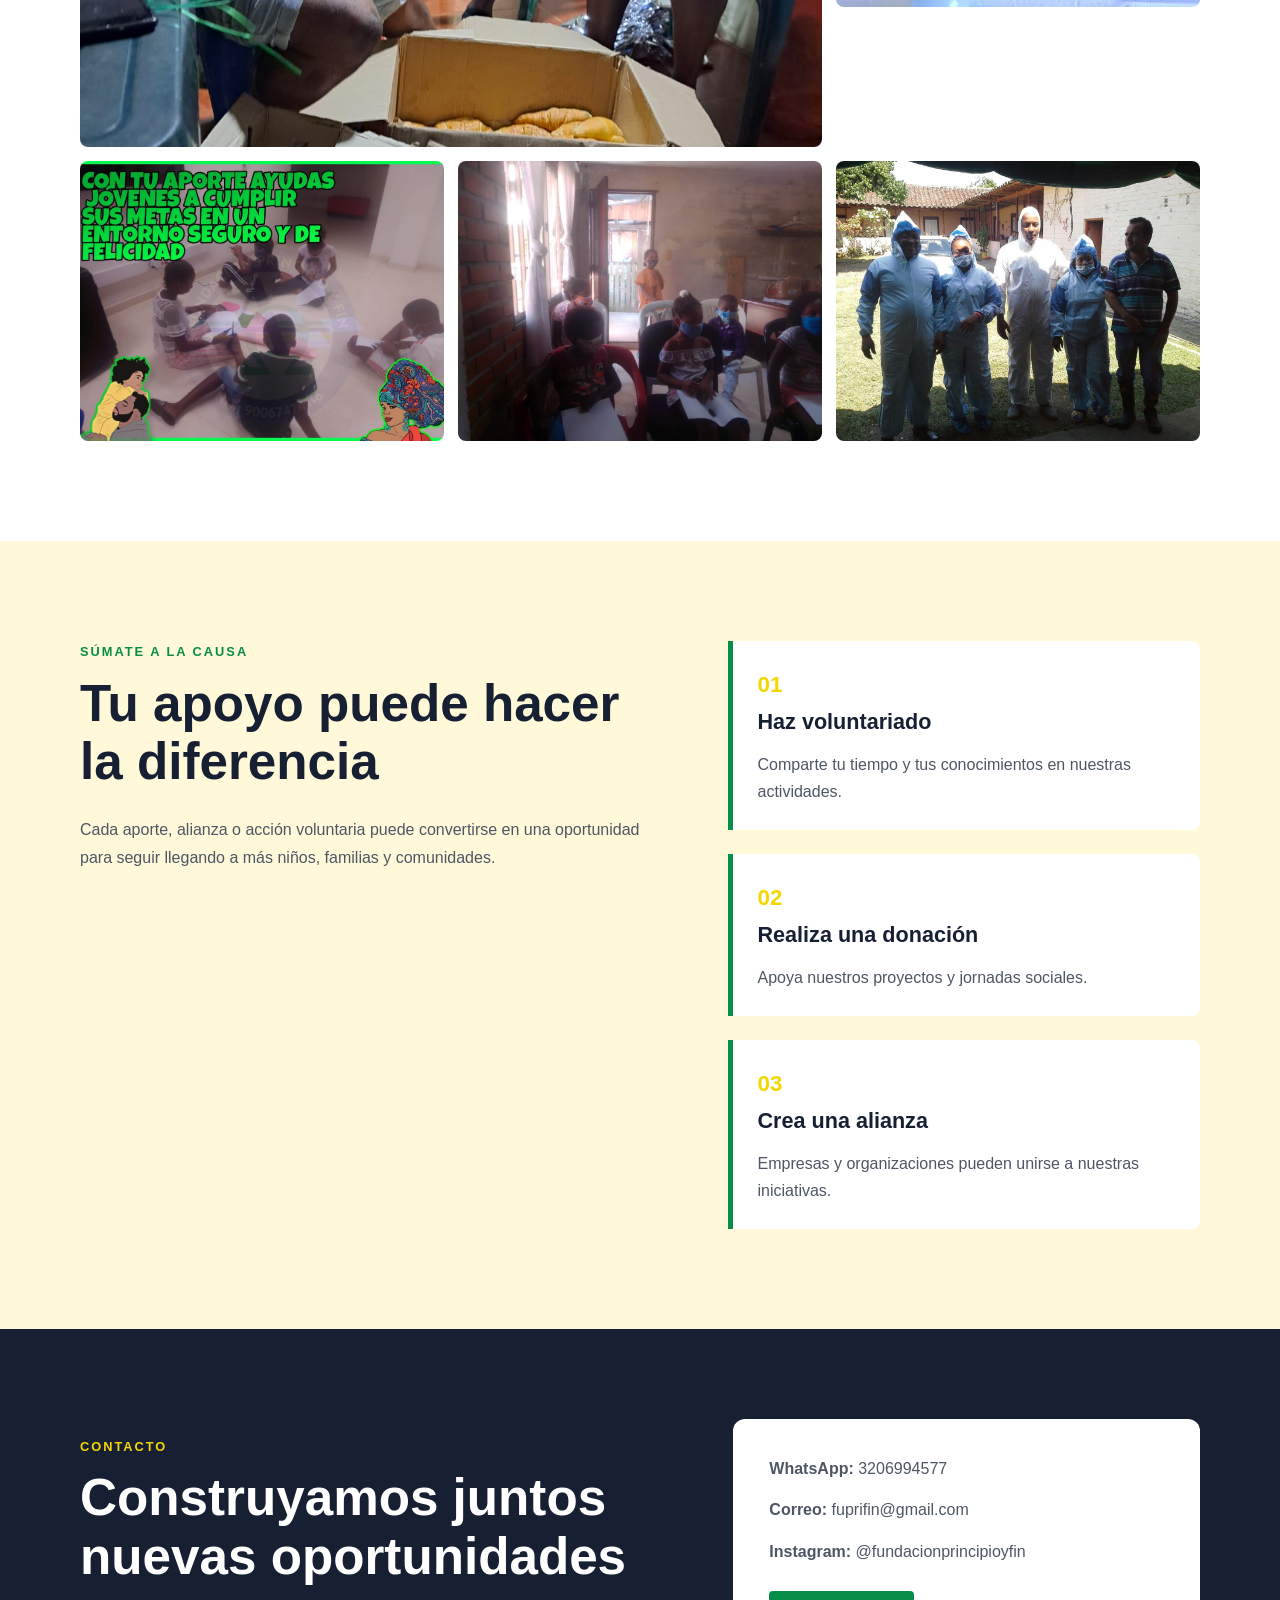
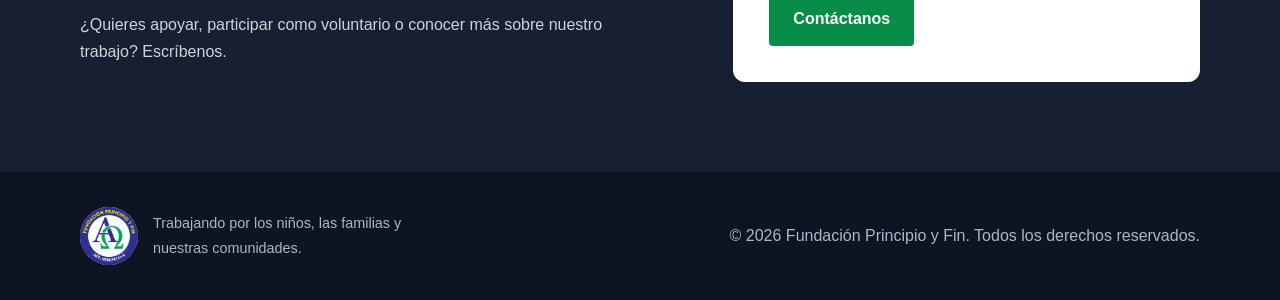
==== commit e7936183: "Add files via upload" ====
--- a/index.html
+++ b/index.html
@@ -28,24 +28,7 @@
     </nav>
   </div>
 </header>
-<section class="videos" id="videos">
-    <div class="contenedor">
-        <h2>Conoce nuestro trabajo</h2>
-        <p>
-            Mira algunas de las actividades y acciones que realizamos
-            junto a nuestra comunidad.
-        </p>
-
-        <div class="video-container">
-            <iframe
-                src="https://www.youtube.com/embed/l6PpRbSLGu0"
-                title="Fundación Principio y Fin"
-                frameborder="0"
-                allowfullscreen>
-            </iframe>
-        </div>
-    </div>
-</section>
+
 <main>
   <!-- INICIO -->
   <section class="hero" id="inicio">
@@ -91,6 +74,24 @@
       </div>
     </div>
   </section>
+  <class="videos" id="videos">
+    <div class="contenedor">
+        <h2>Conoce nuestro trabajo</h2>
+        <p>
+            Mira algunas de las actividades y acciones que realizamos
+            junto a nuestra comunidad.
+        </p>
+
+        <div class="video-container">
+            <iframe
+                src="https://www.youtube.com/embed/l6PpRbSLGu0"
+                title="Fundación Principio y Fin"
+                frameborder="0"
+                allowfullscreen>
+            </iframe>
+        </div>
+    </div>
+</section>
 
   <!-- MISIÓN Y VISIÓN -->
   <section class="section mission-section">
--- a/styles.css
+++ b/styles.css
@@ -254,3 +254,30 @@
   .footer-content { flex-direction: column; align-items: flex-start; }
   .purpose-card { padding: 28px; }
 }
+.videos {
+    padding: 80px 20px;
+    text-align: center;
+    background: #f5f5f5;
+}
+
+.videos h2 {
+    color: #1b3a73;
+    font-size: 2rem;
+}
+
+.videos p {
+    margin-bottom: 30px;
+}
+
+.video-container {
+    max-width: 900px;
+    margin: auto;
+    aspect-ratio: 16 / 9;
+}
+
+.video-container iframe {
+    width: 100%;
+    height: 100%;
+    border: none;
+    border-radius: 15px;
+}
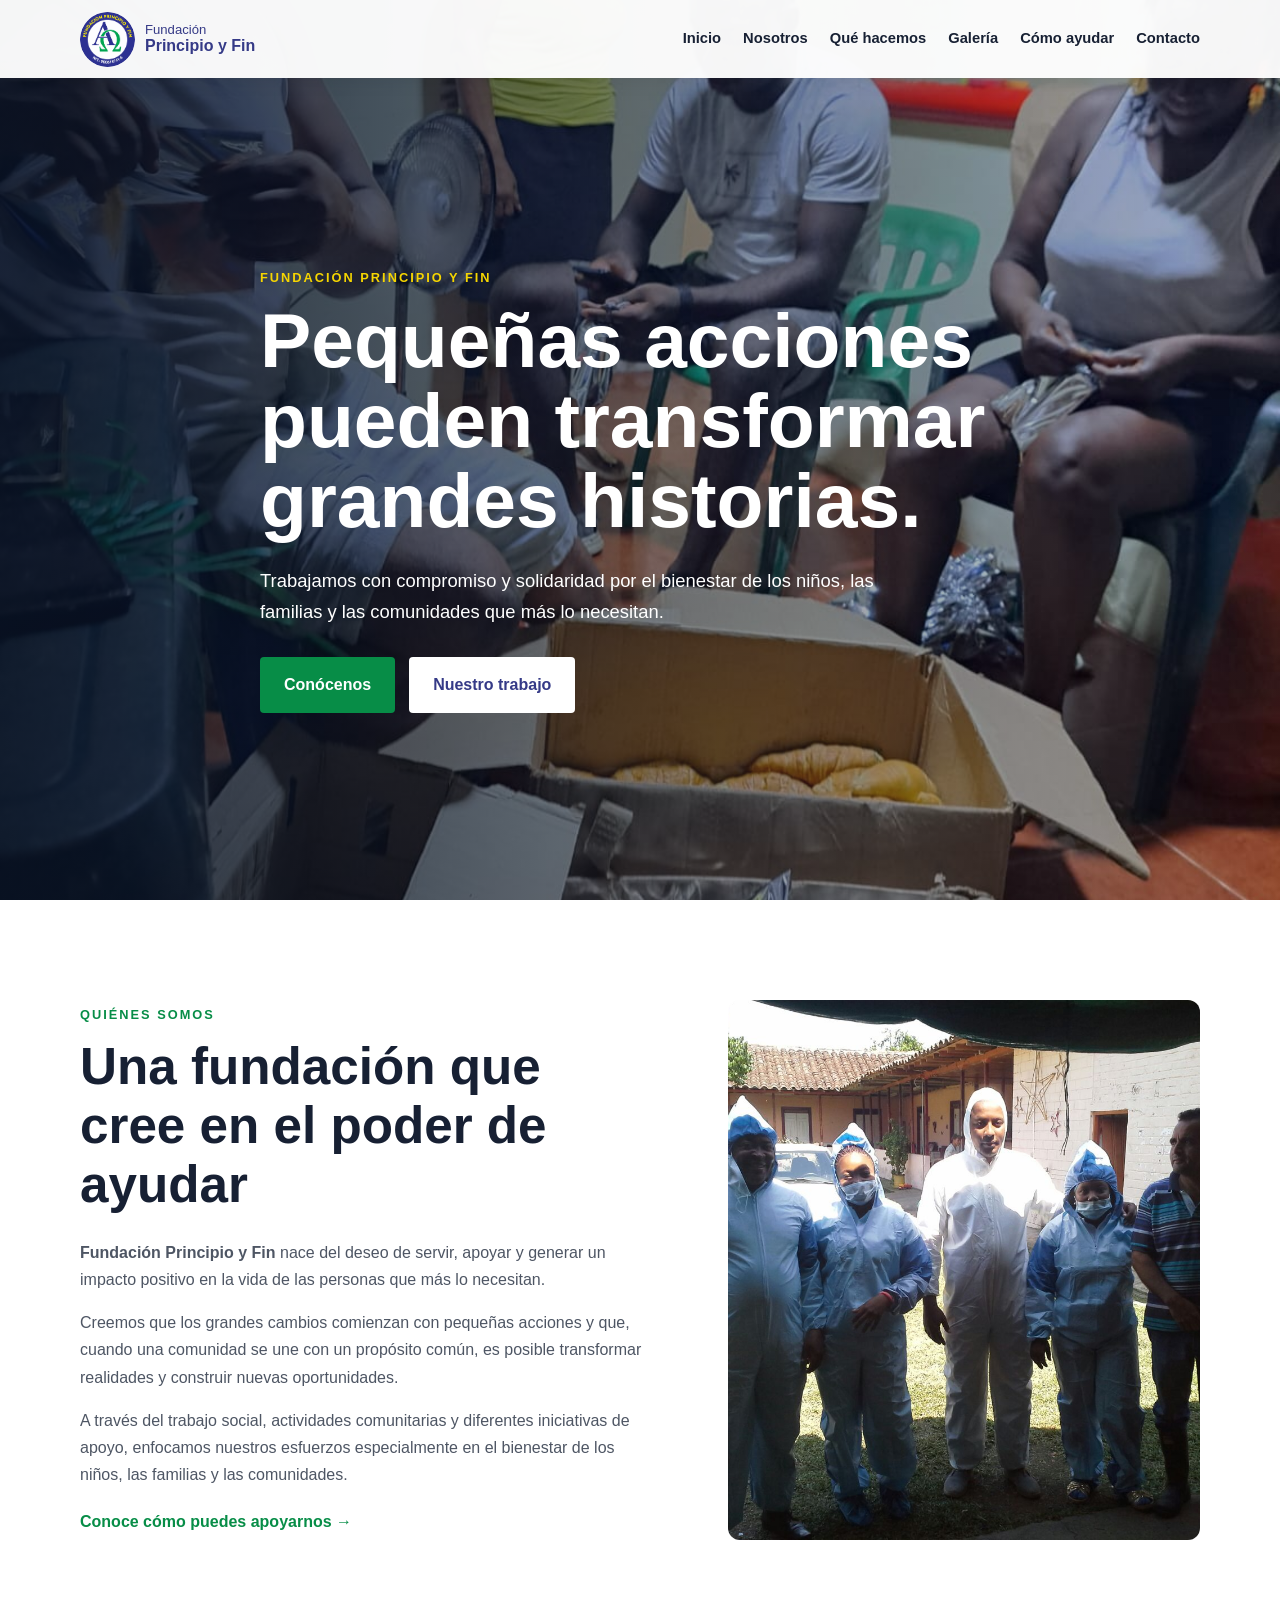
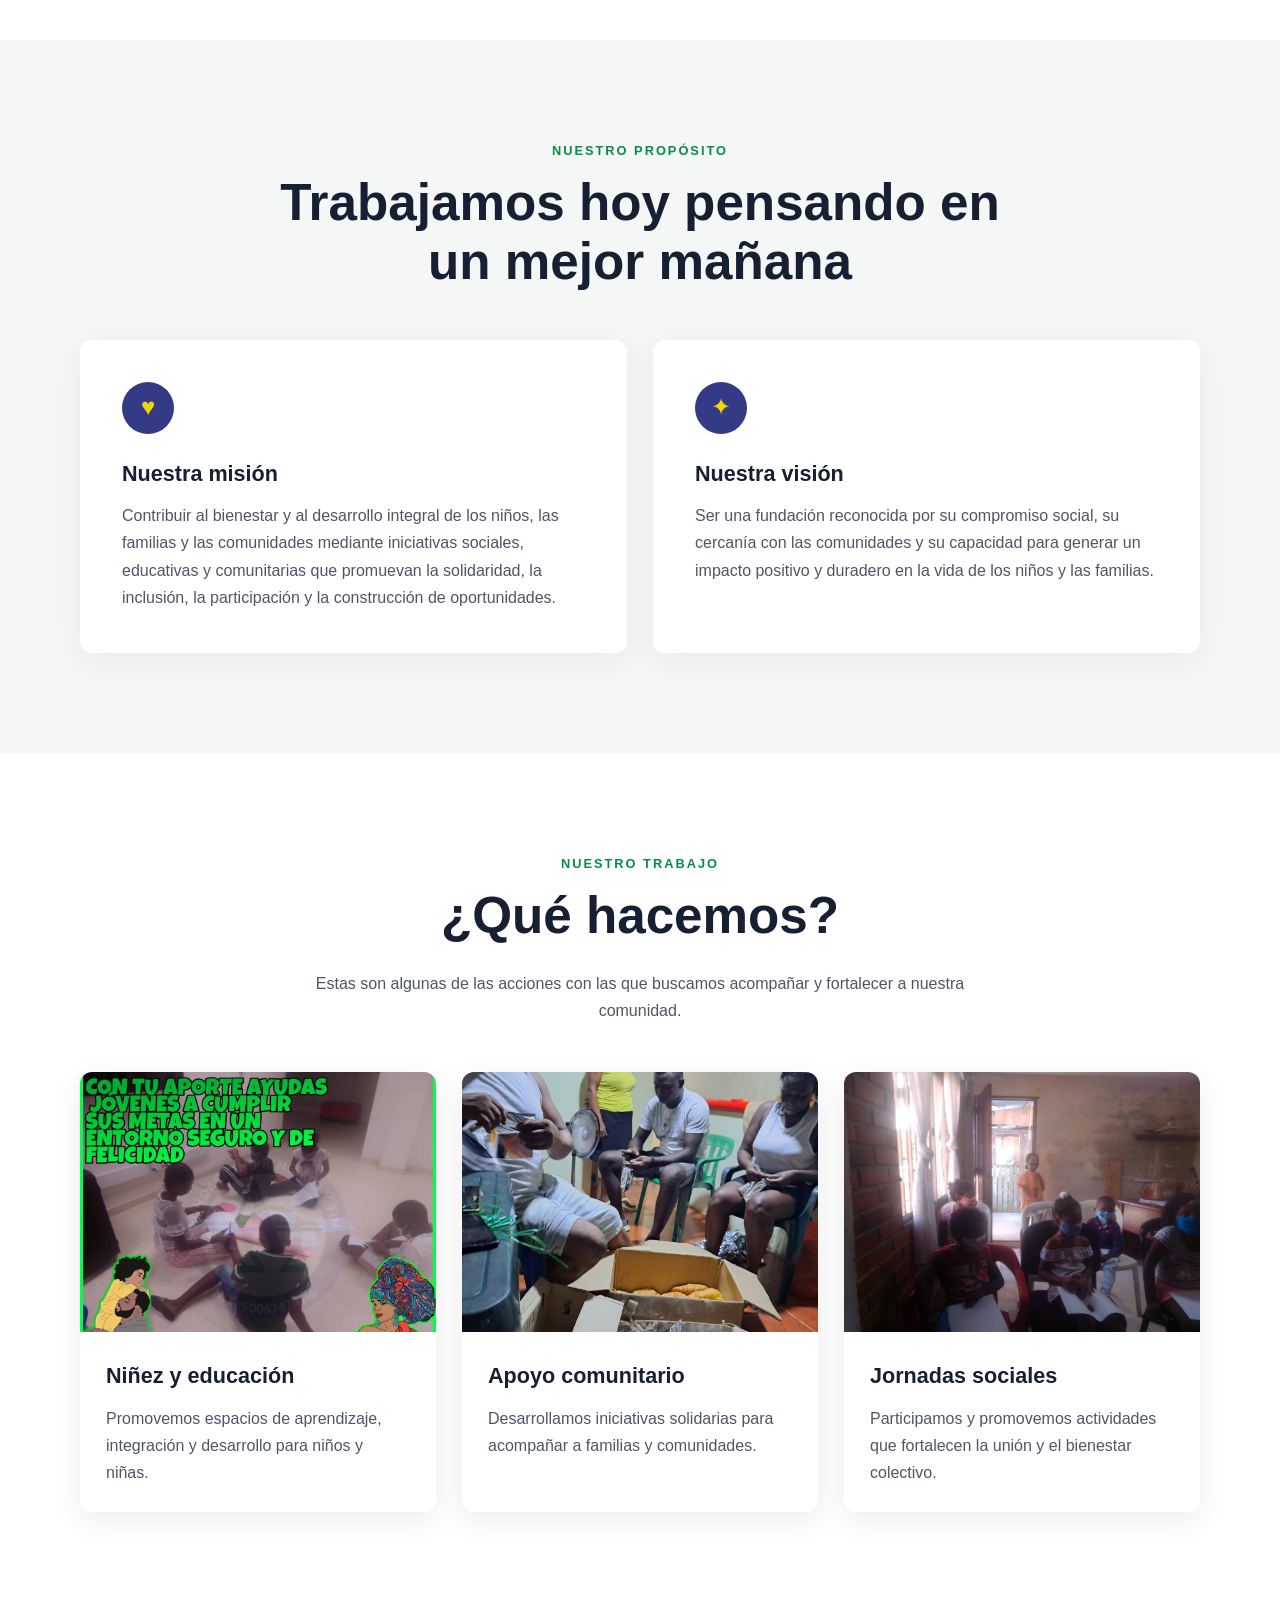
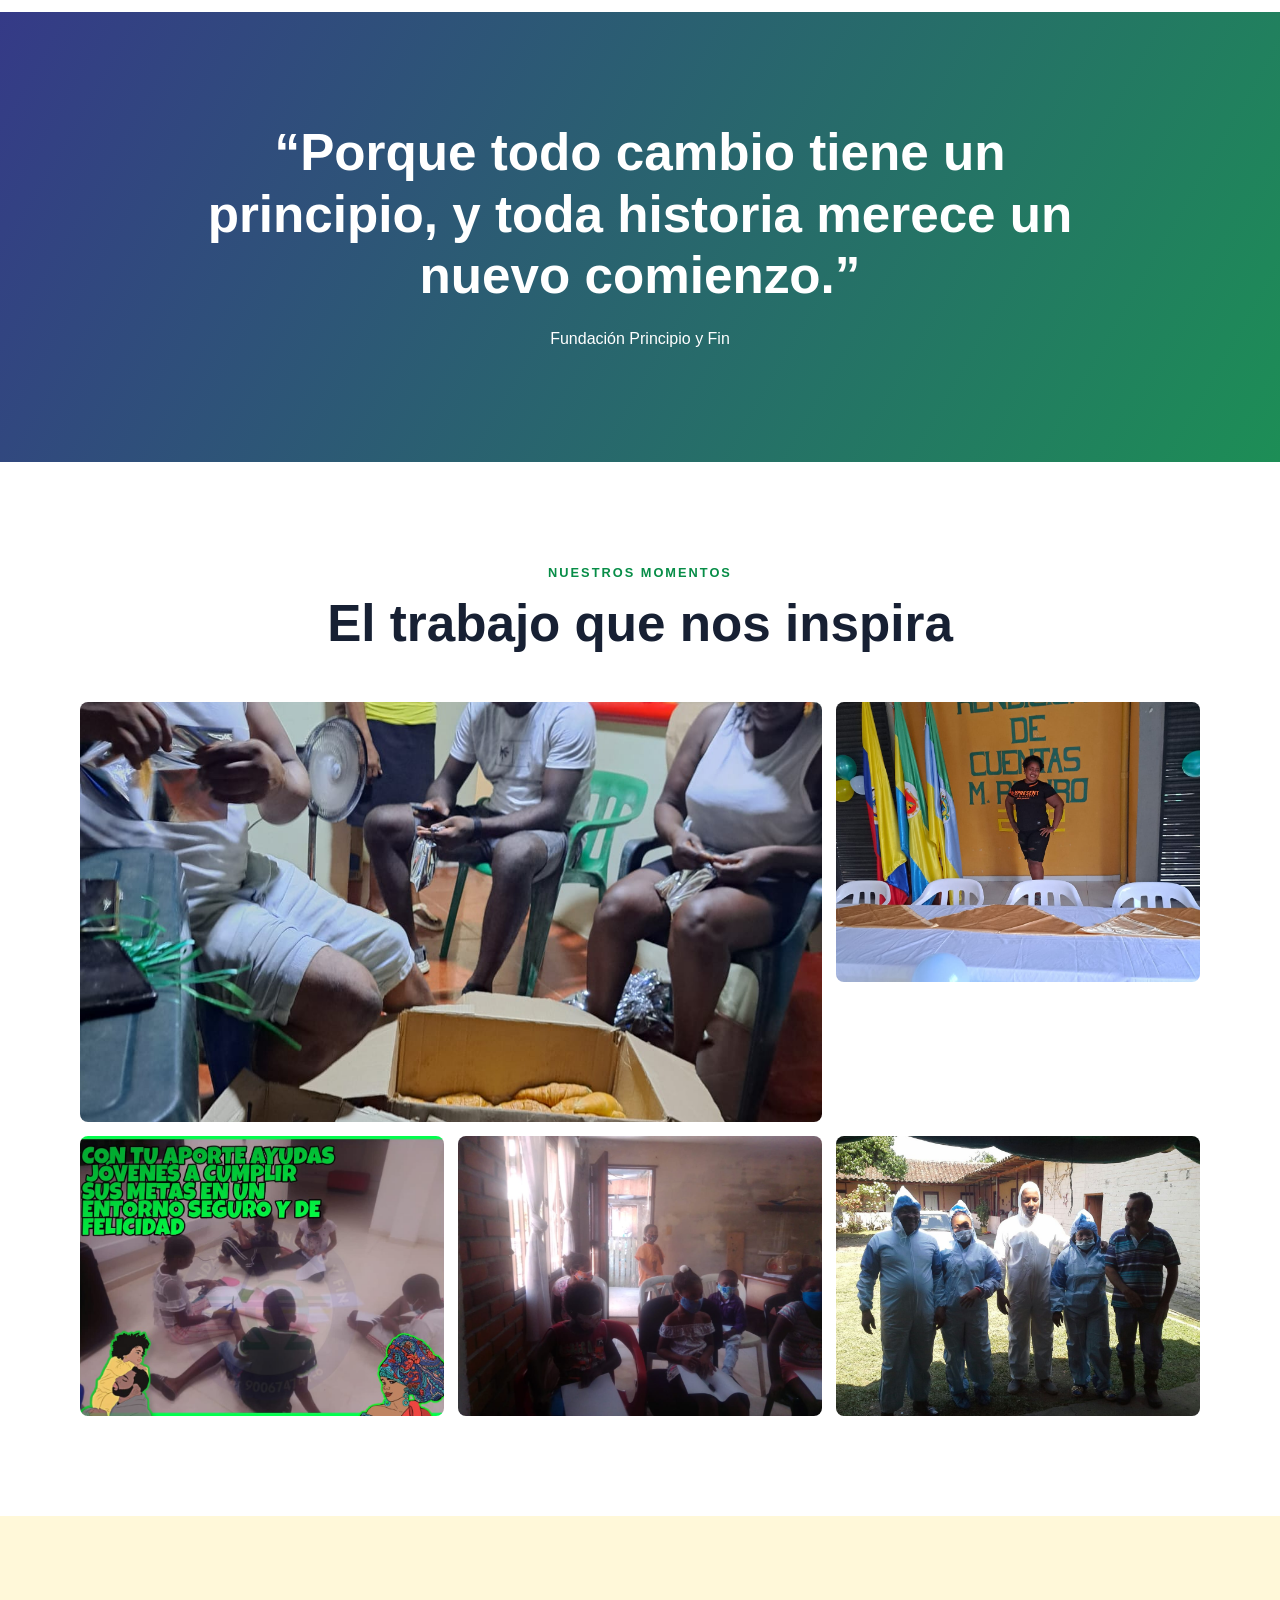
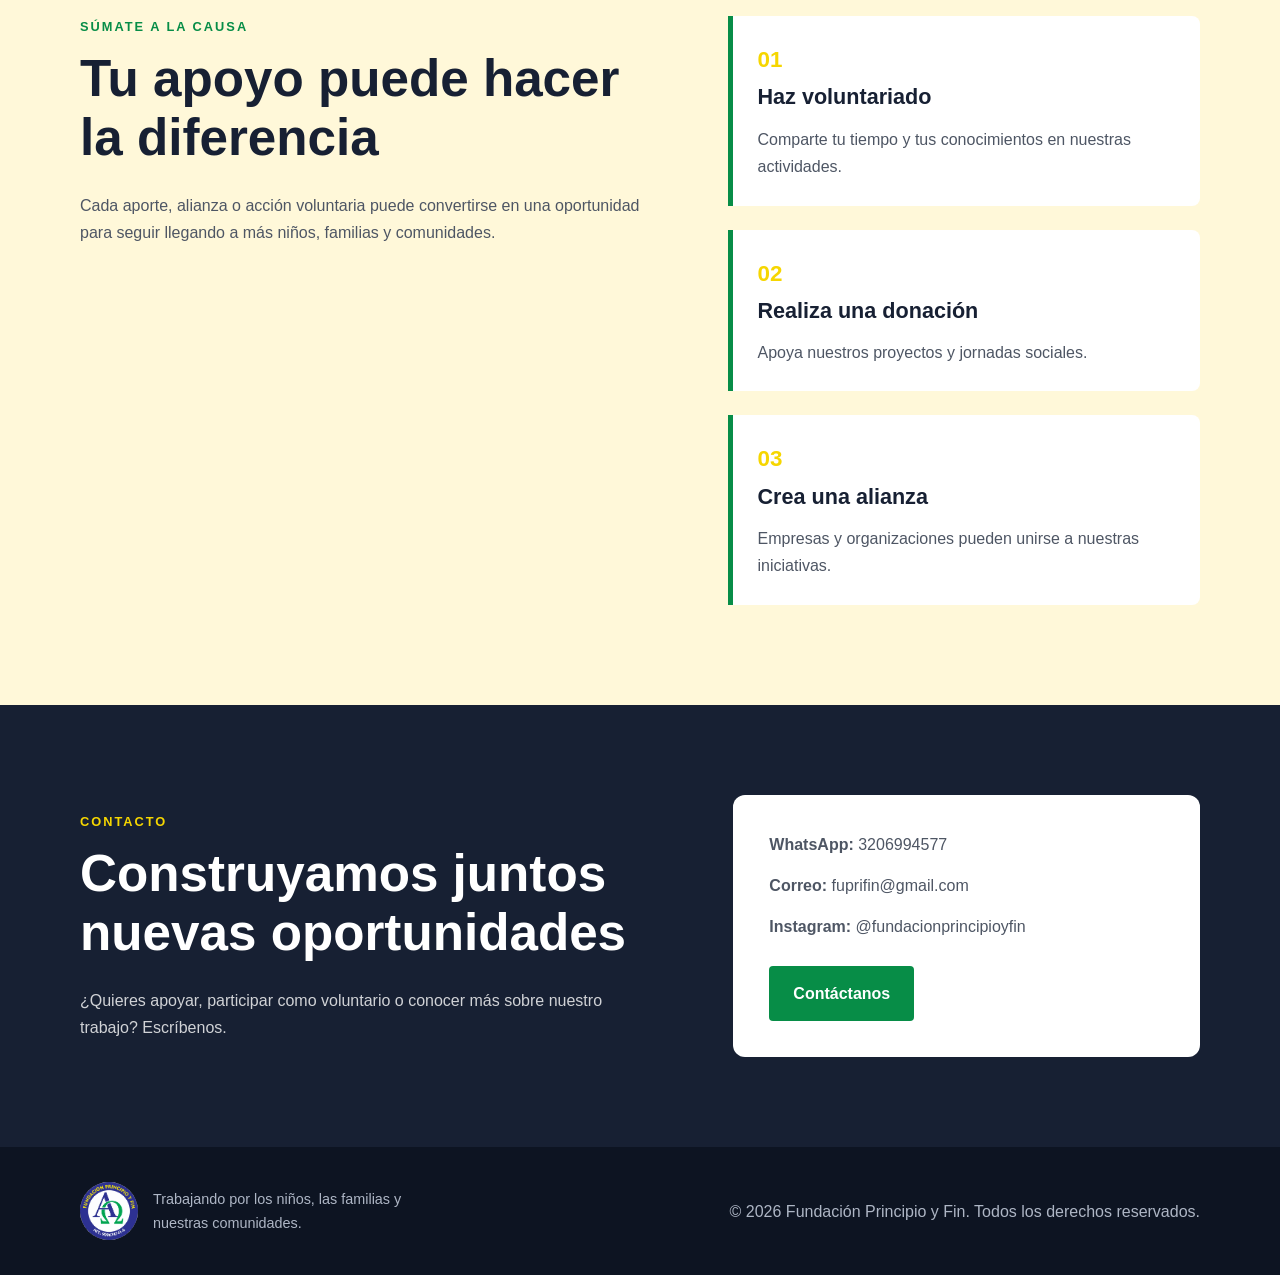
==== commit 4787ad87: "Add files via upload" ====
--- a/index.html
+++ b/index.html
@@ -74,24 +74,6 @@
       </div>
     </div>
   </section>
-  <class="videos" id="videos">
-    <div class="contenedor">
-        <h2>Conoce nuestro trabajo</h2>
-        <p>
-            Mira algunas de las actividades y acciones que realizamos
-            junto a nuestra comunidad.
-        </p>
-
-        <div class="video-container">
-            <iframe
-                src="https://www.youtube.com/embed/l6PpRbSLGu0"
-                title="Fundación Principio y Fin"
-                frameborder="0"
-                allowfullscreen>
-            </iframe>
-        </div>
-    </div>
-</section>
 
   <!-- MISIÓN Y VISIÓN -->
   <section class="section mission-section">
--- a/styles.css
+++ b/styles.css
@@ -254,30 +254,3 @@
   .footer-content { flex-direction: column; align-items: flex-start; }
   .purpose-card { padding: 28px; }
 }
-.videos {
-    padding: 80px 20px;
-    text-align: center;
-    background: #f5f5f5;
-}
-
-.videos h2 {
-    color: #1b3a73;
-    font-size: 2rem;
-}
-
-.videos p {
-    margin-bottom: 30px;
-}
-
-.video-container {
-    max-width: 900px;
-    margin: auto;
-    aspect-ratio: 16 / 9;
-}
-
-.video-container iframe {
-    width: 100%;
-    height: 100%;
-    border: none;
-    border-radius: 15px;
-}
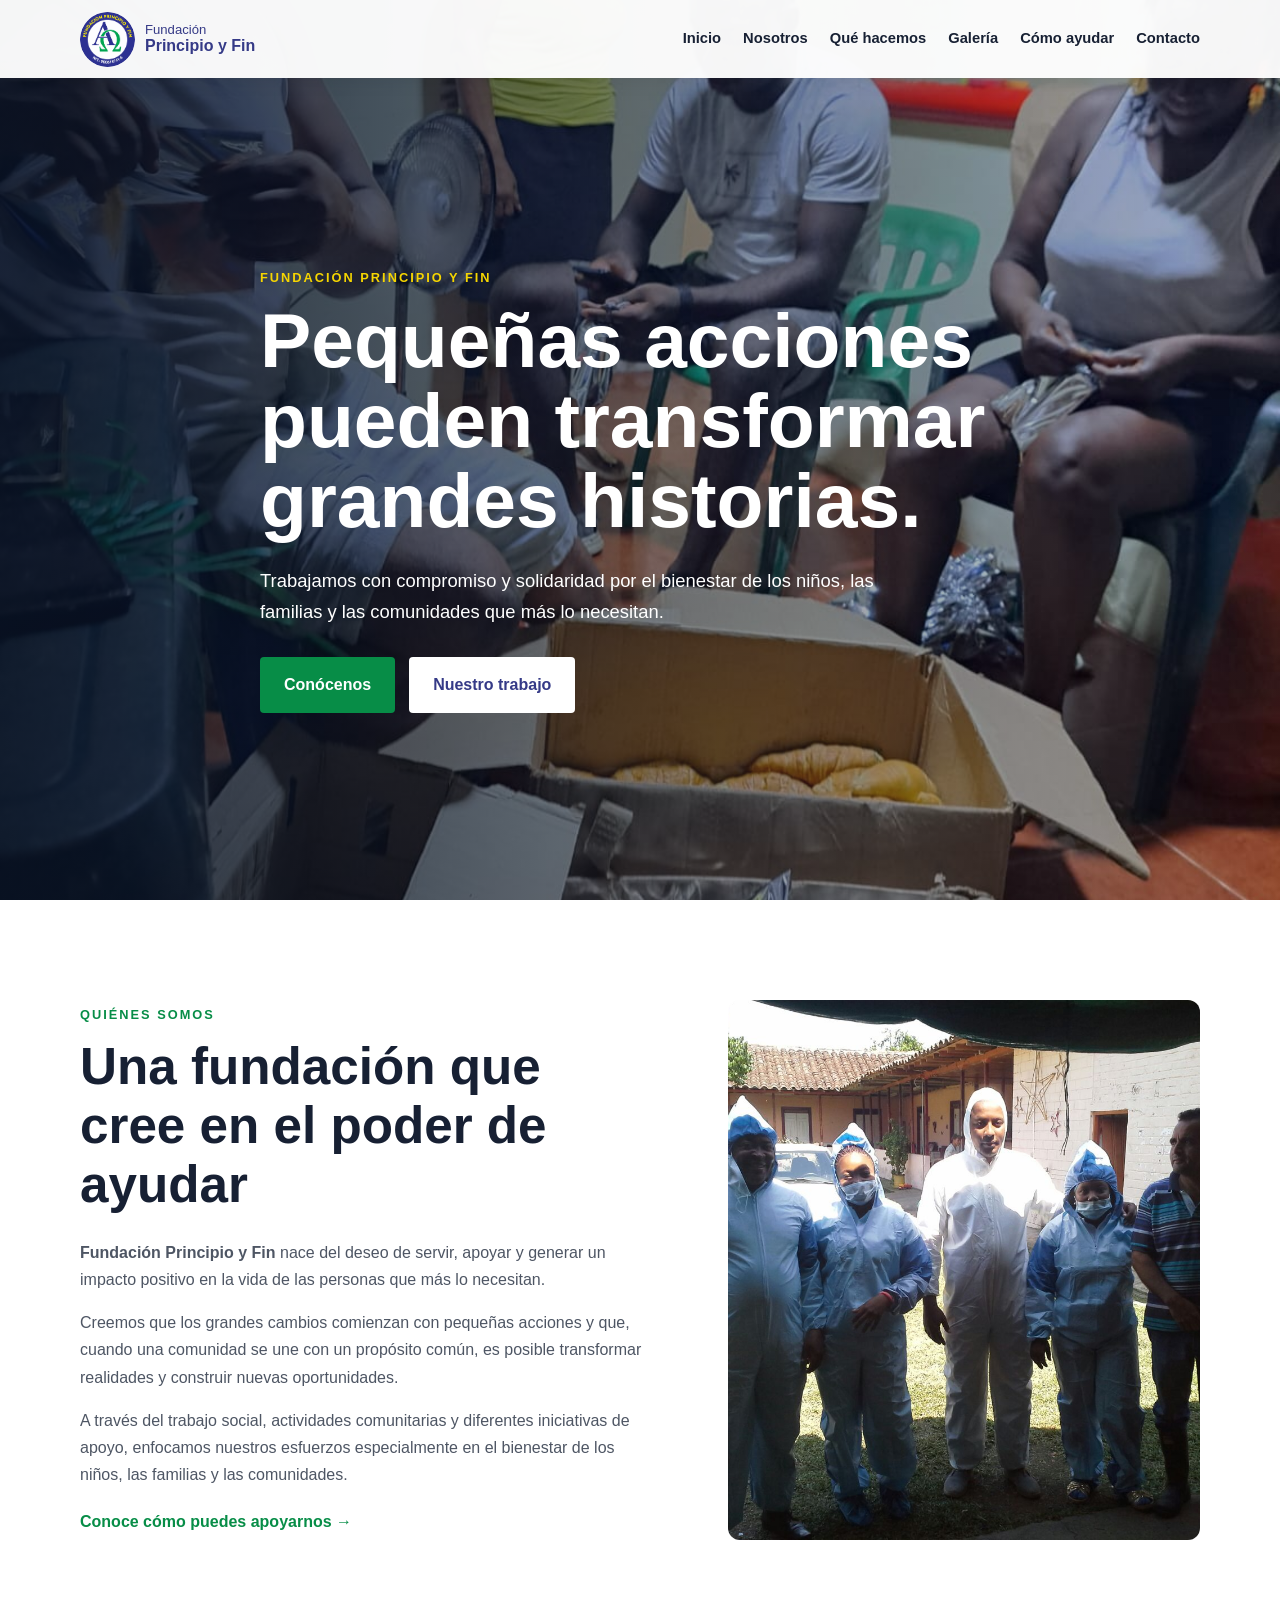
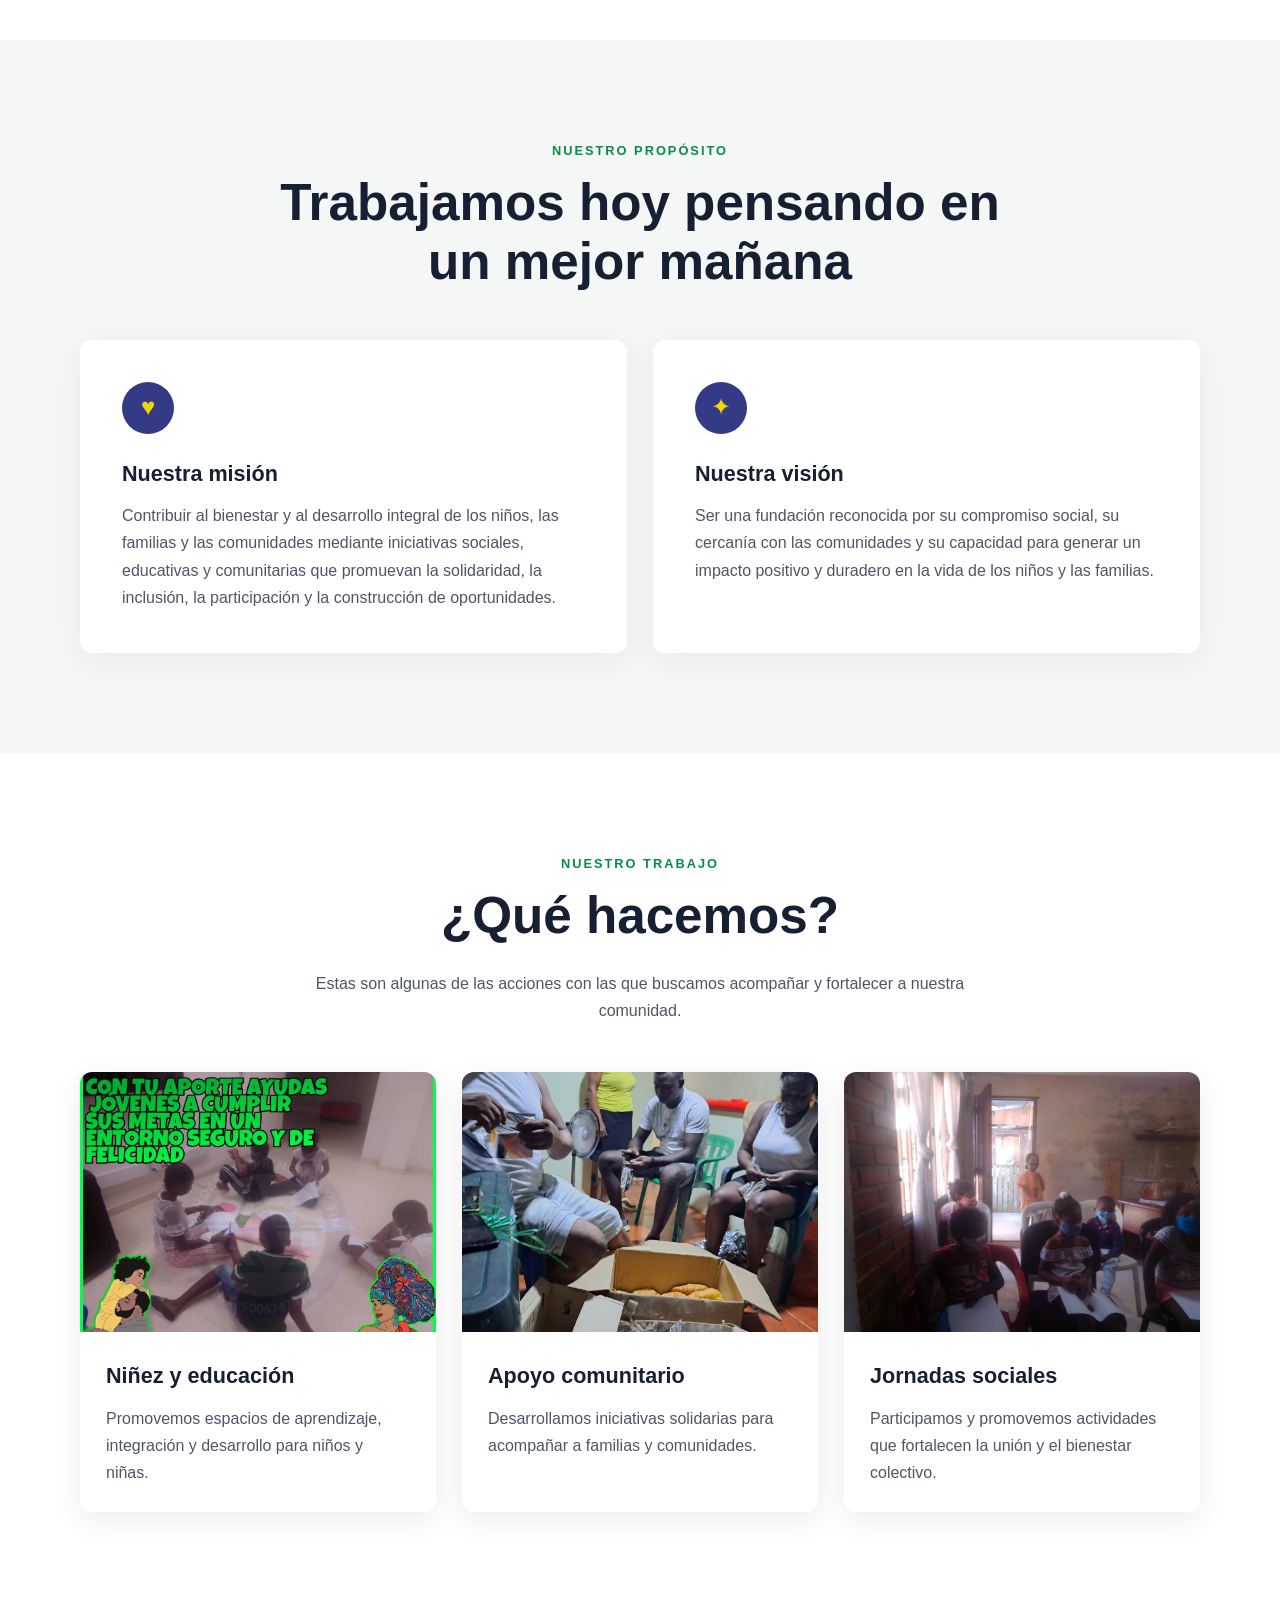
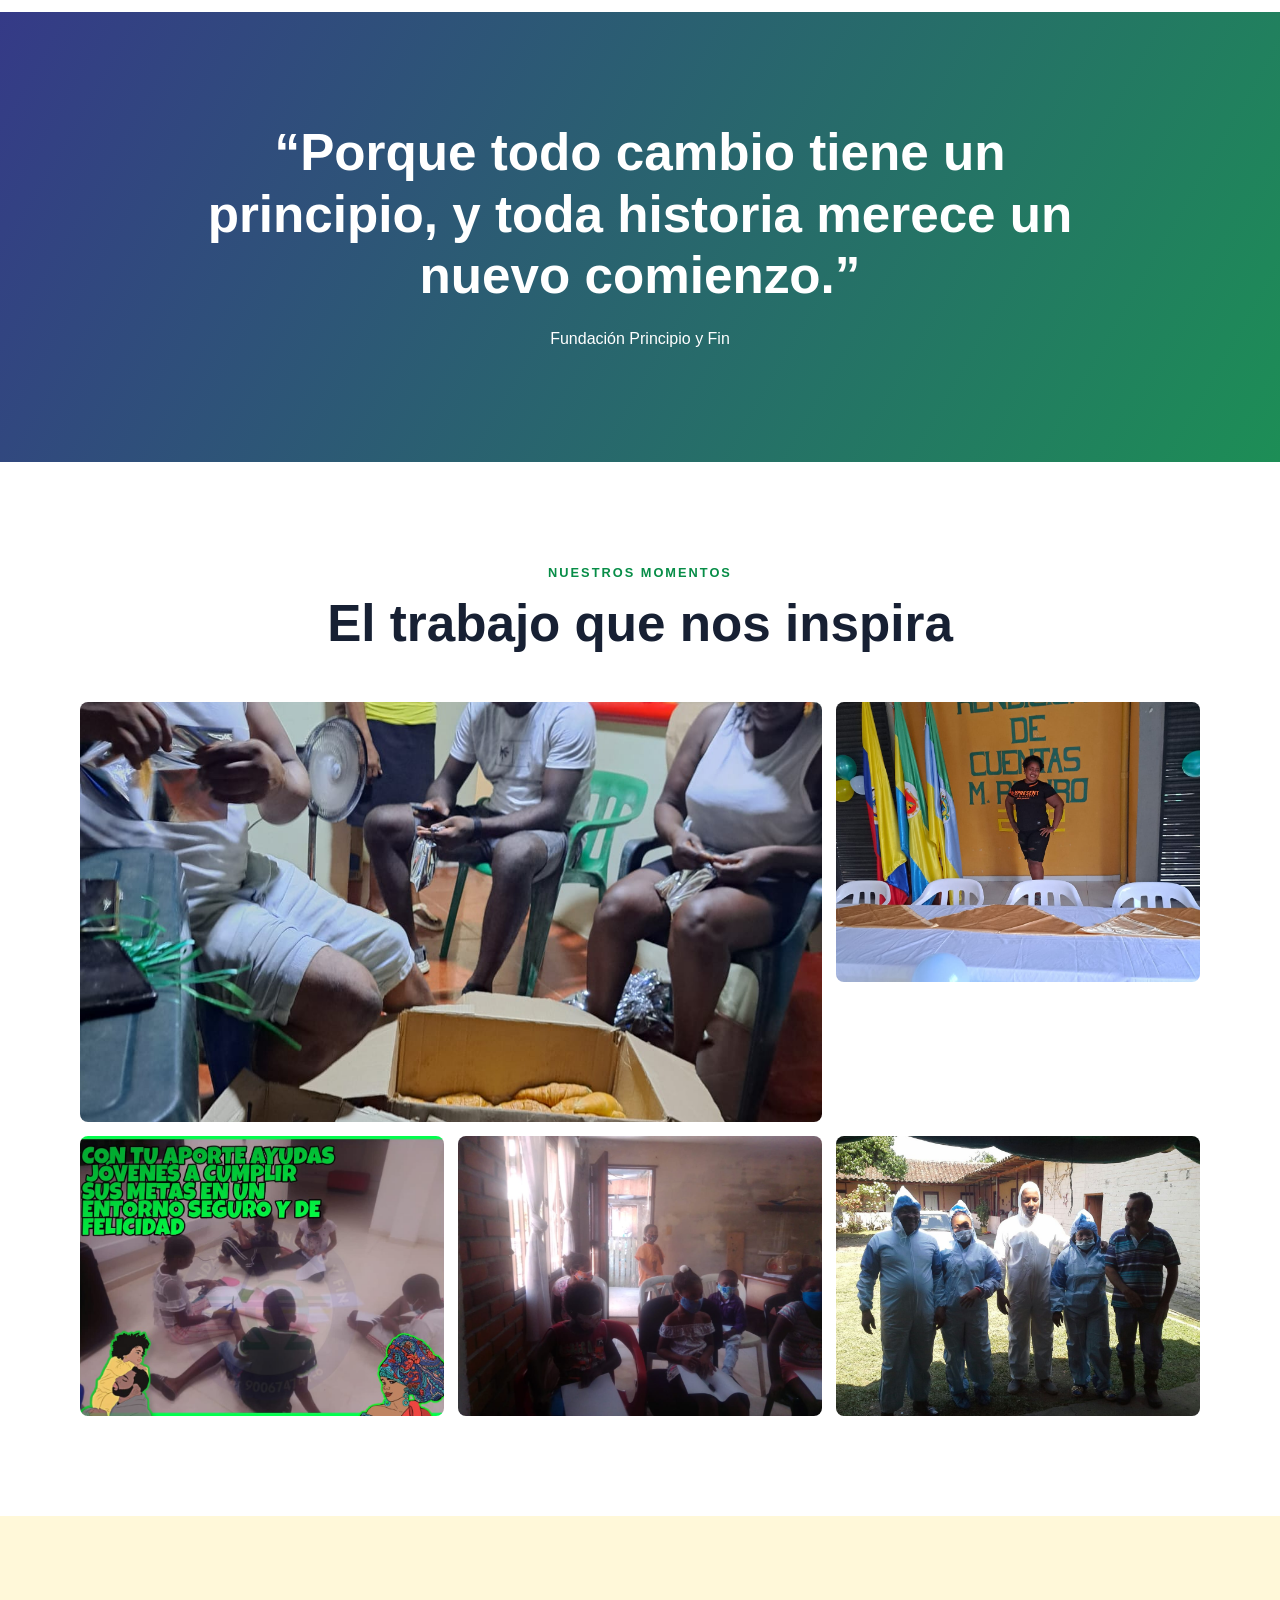
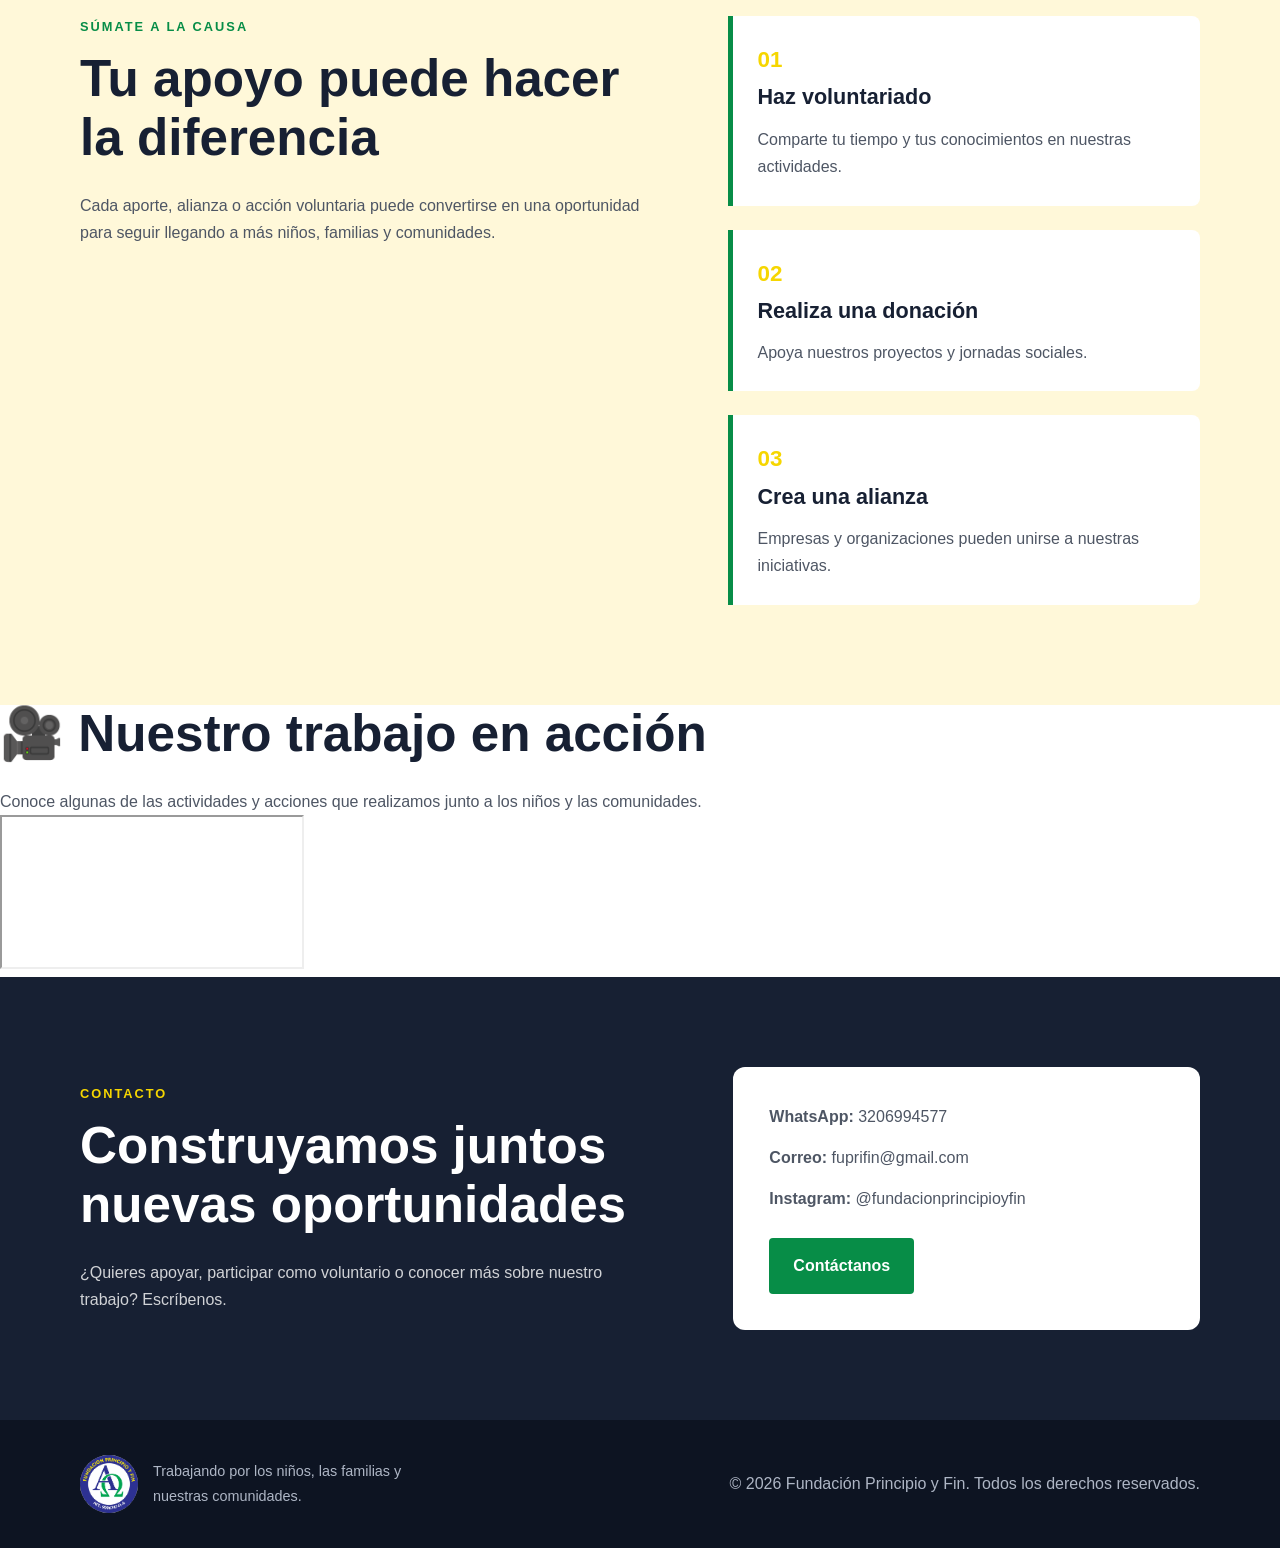
==== commit 6e3e9c45: "Update index.html" ====
--- a/index.html
+++ b/index.html
@@ -204,7 +204,24 @@
       </div>
     </div>
   </section>
-
+<section class="videos" id="videos">
+    <div class="contenedor">
+        <h2>🎥 Nuestro trabajo en acción</h2>
+
+        <p>
+            Conoce algunas de las actividades y acciones que realizamos
+            junto a los niños y las comunidades.
+        </p>
+
+        <div class="video-container">
+            <iframe
+                src="https://www.youtube.com/embed/l6PpRbSLGu0"
+                title="Fundación Principio y Fin"
+                allowfullscreen>
+            </iframe>
+        </div>
+    </div>
+</section>
   <!-- CONTACTO -->
   <section class="contact" id="contacto">
     <div class="container contact-content">
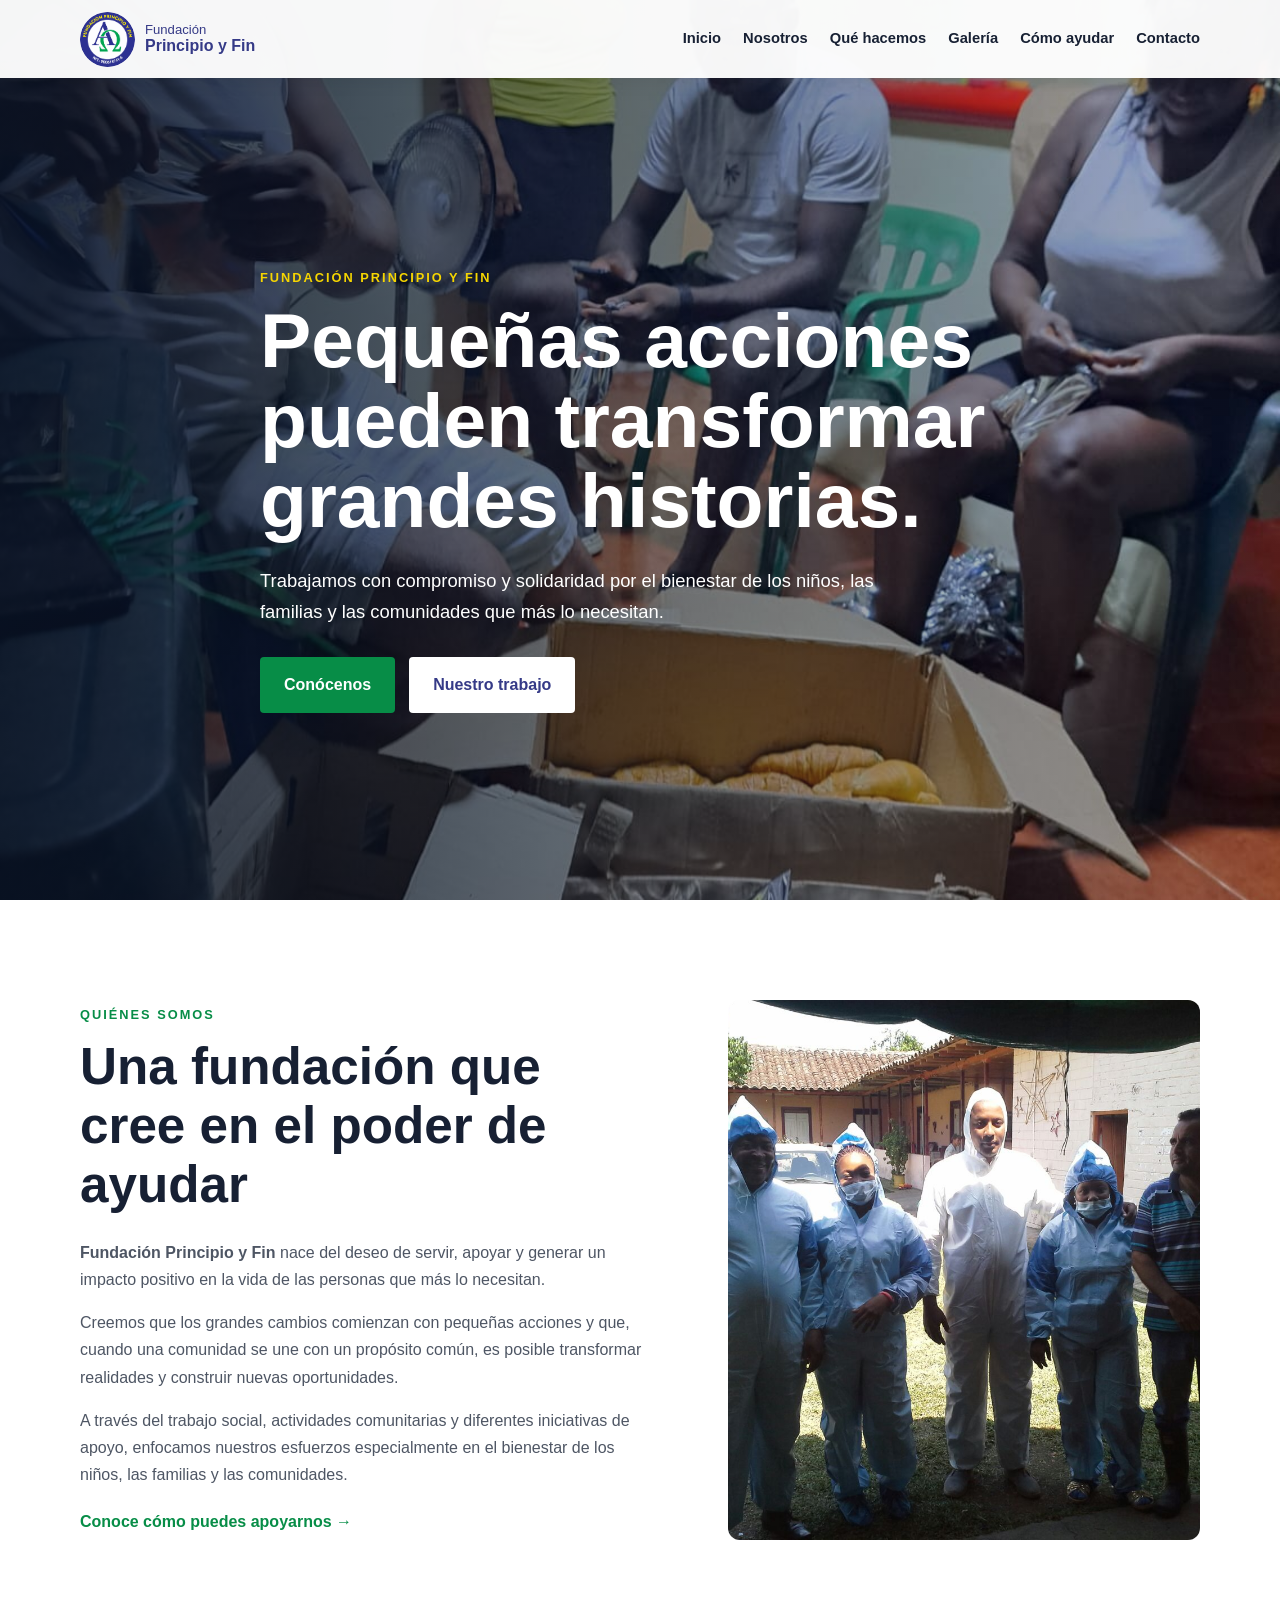
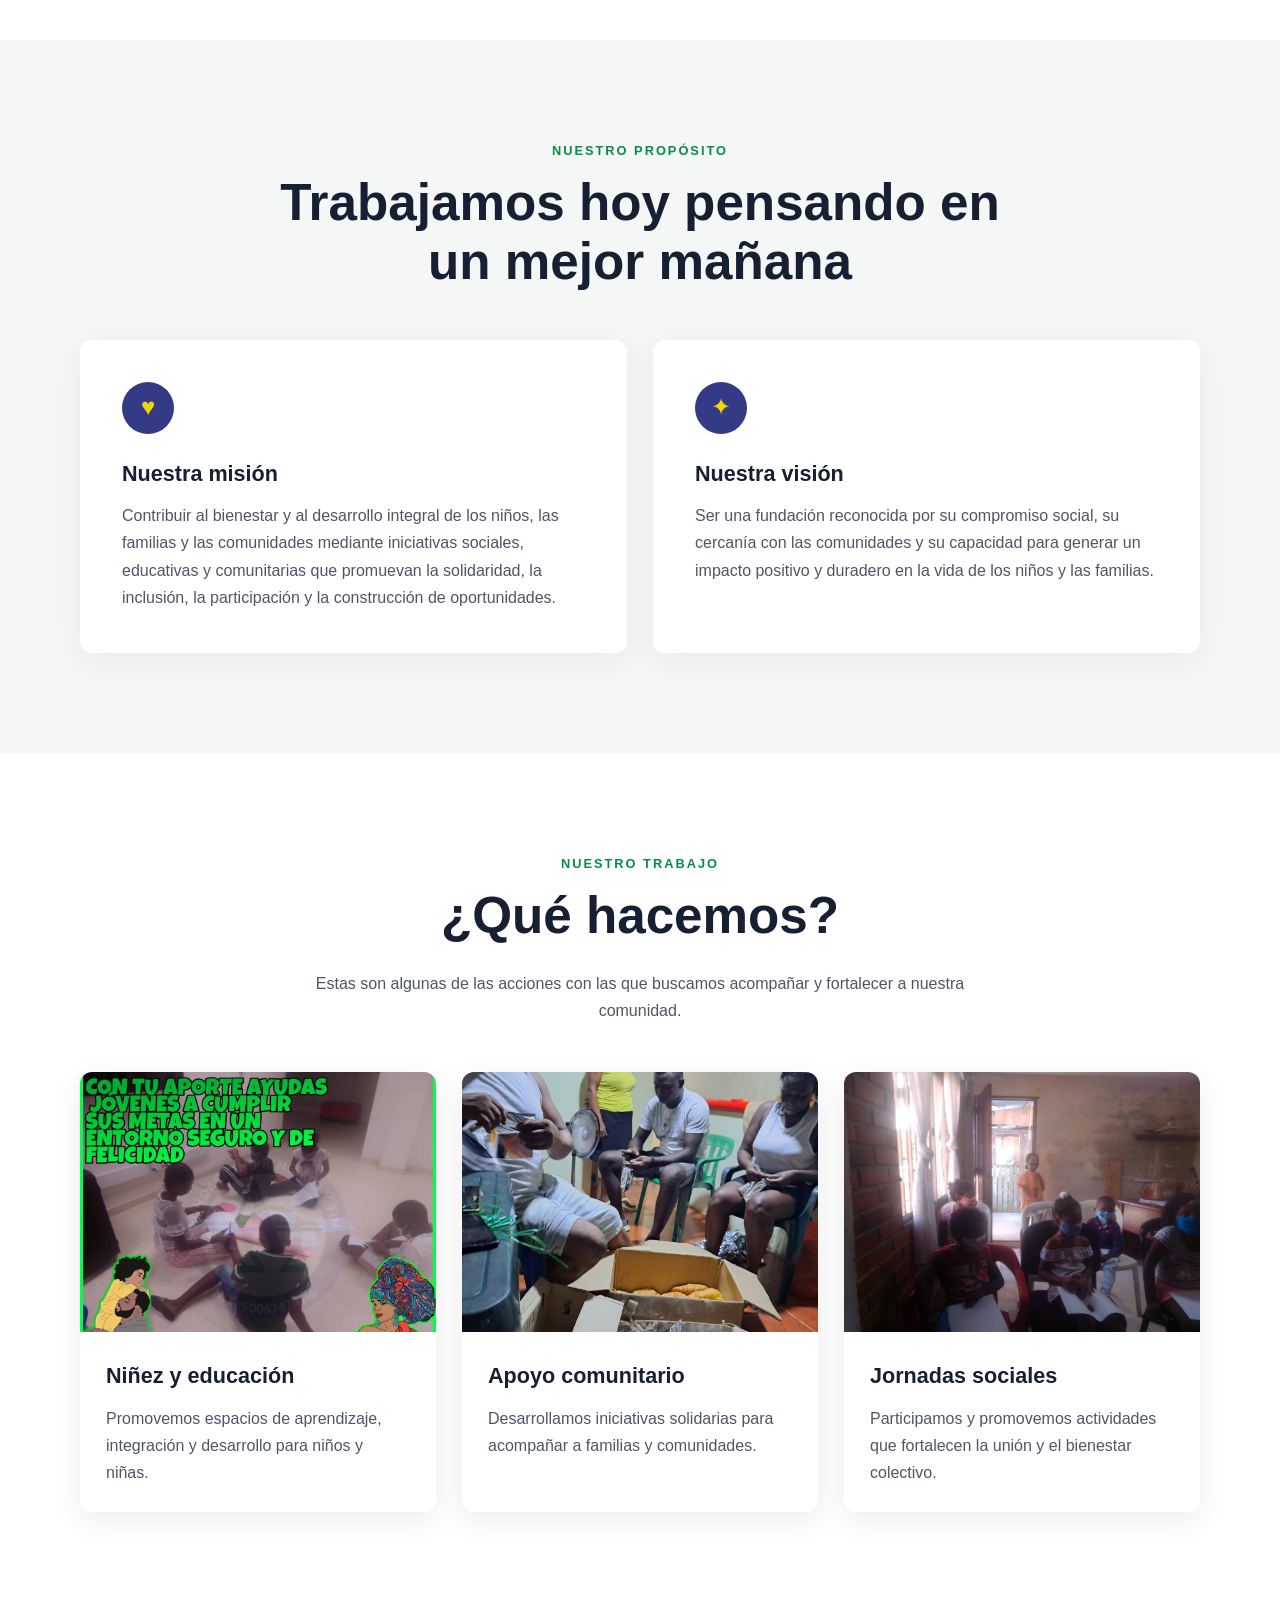
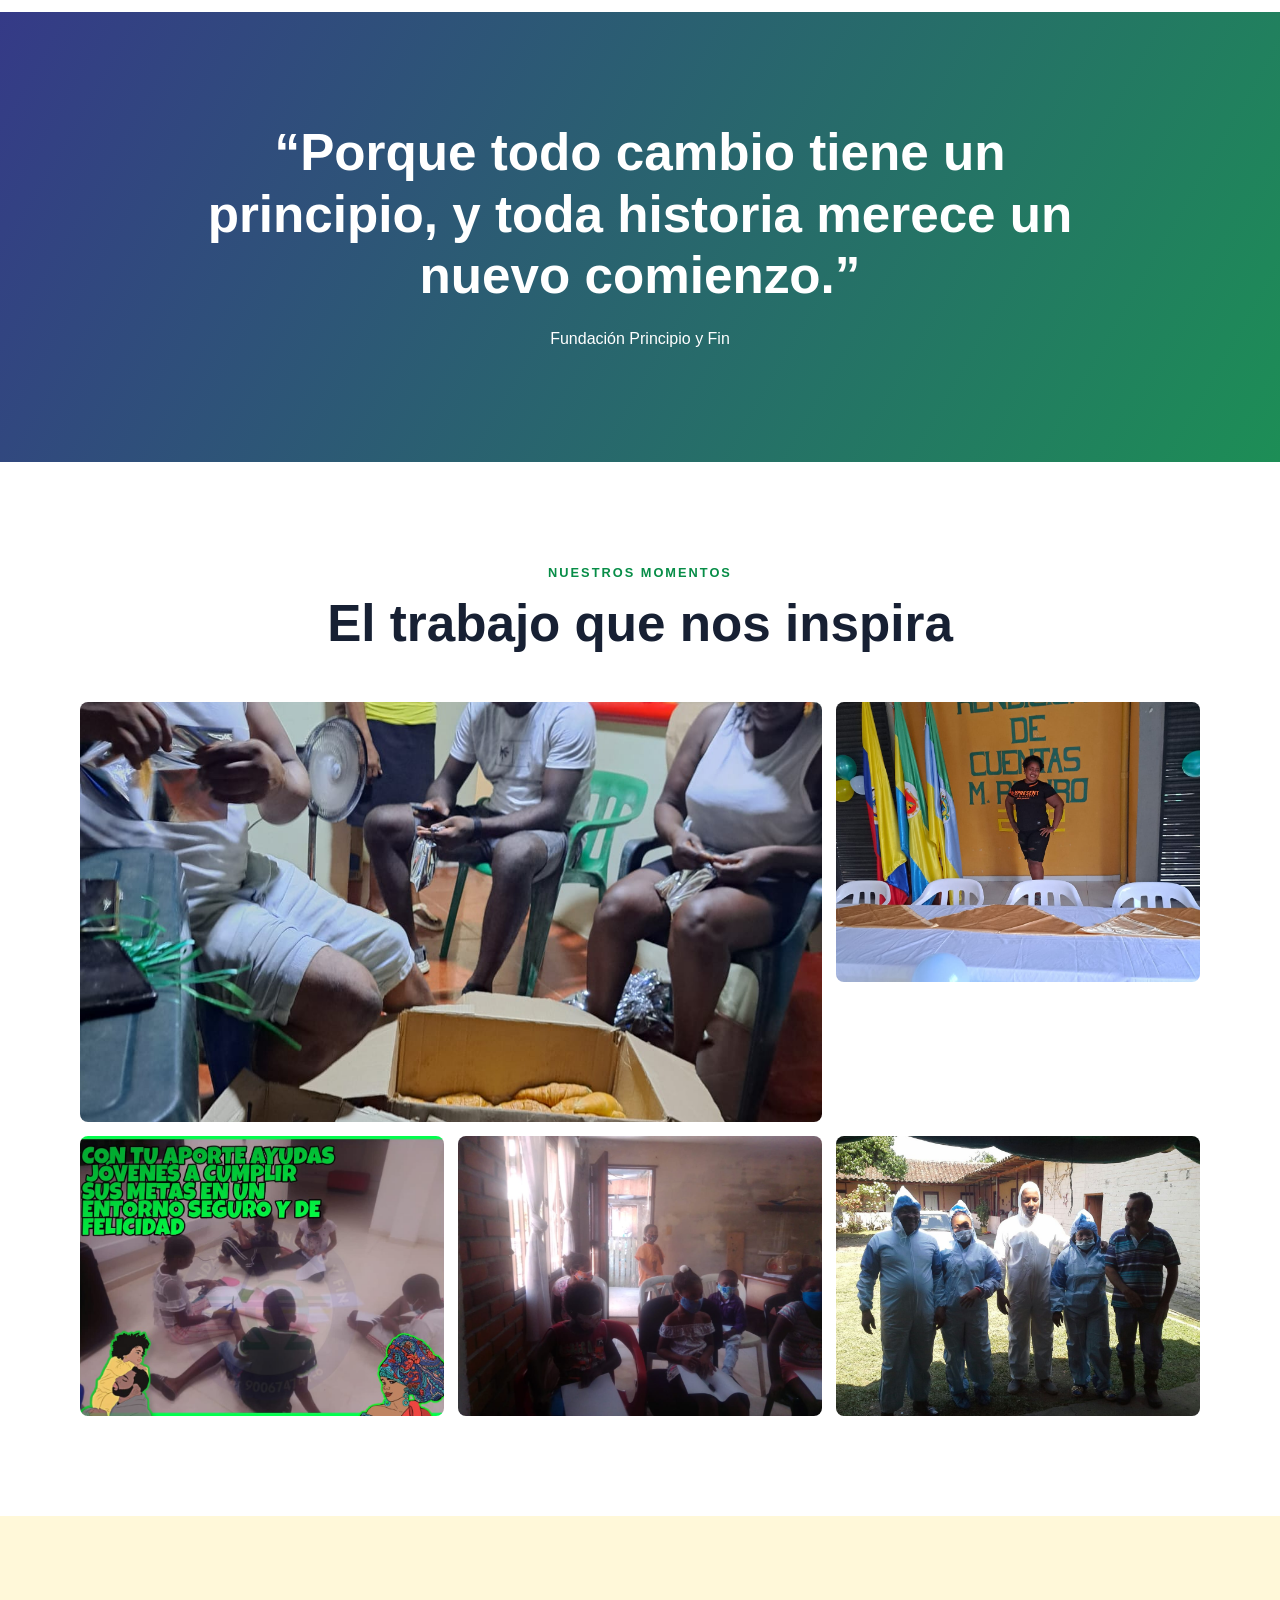
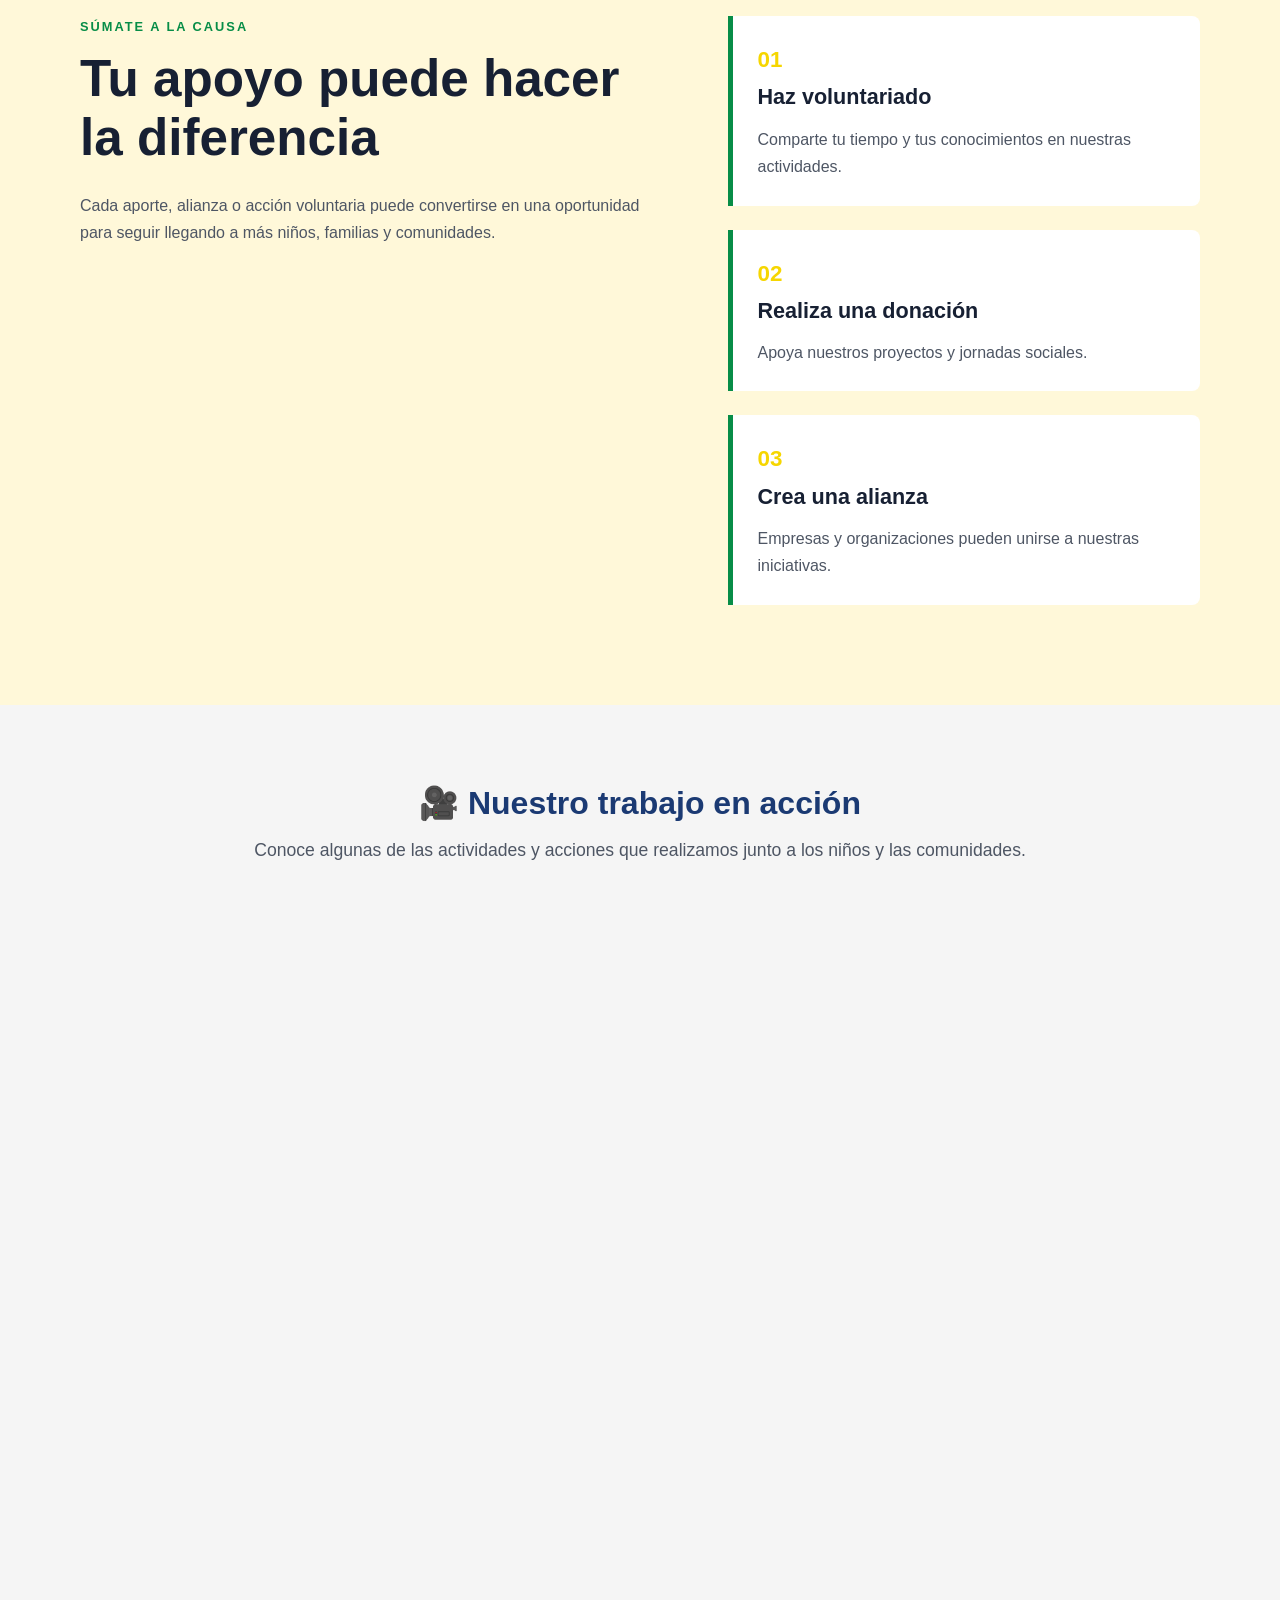
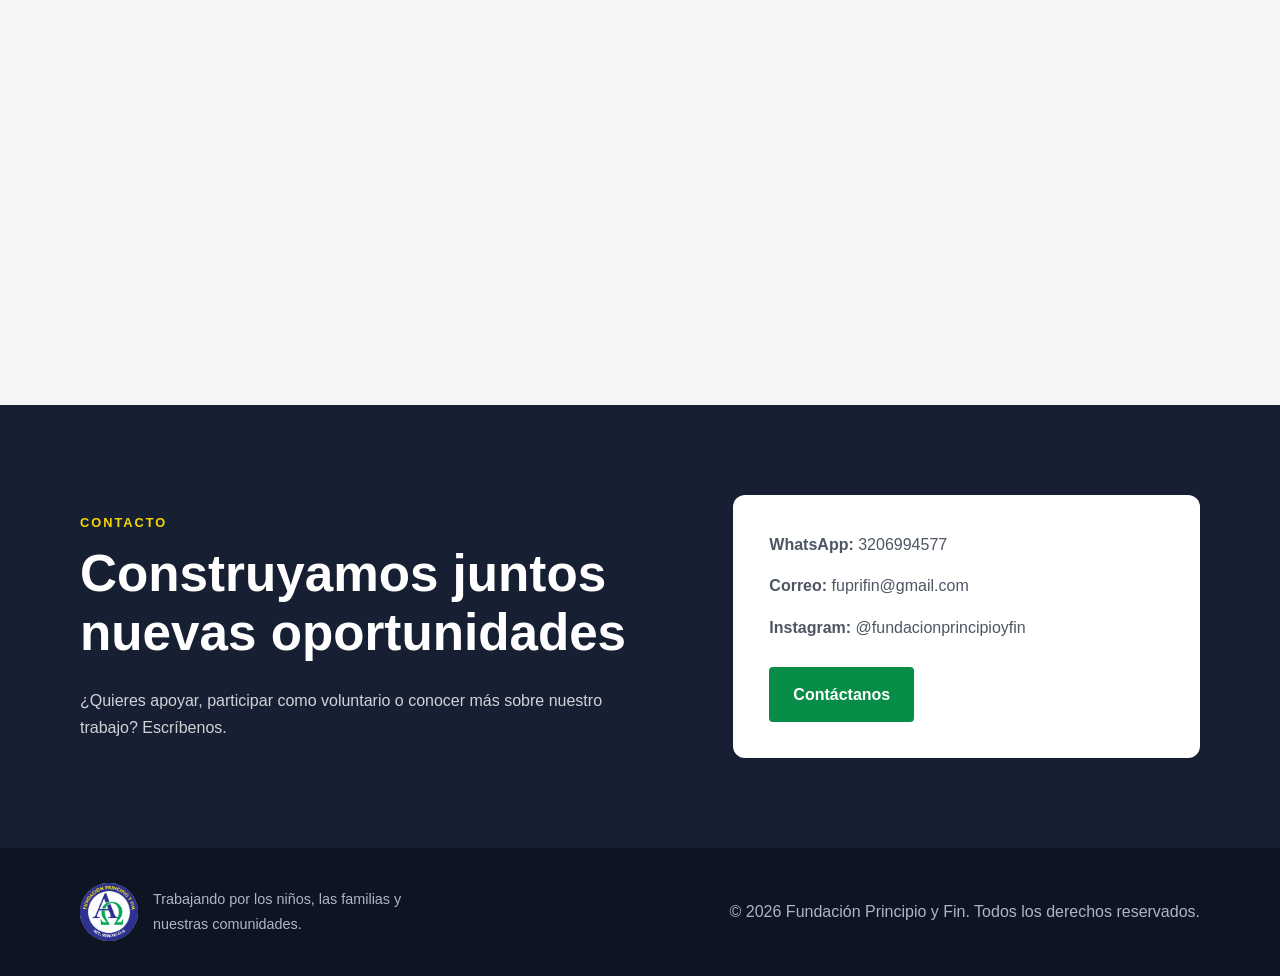
==== commit 8cb43c9c: "Update index.html" ====
--- a/index.html
+++ b/index.html
@@ -221,6 +221,13 @@
             </iframe>
         </div>
     </div>
+<div class="video-container">
+    <iframe
+        src="https://www.youtube.com/embed/vI4cTRnogmw"
+        title="Video Fundación Principio y Fin"
+        allowfullscreen>
+    </iframe>
+</div>
 </section>
   <!-- CONTACTO -->
   <section class="contact" id="contacto">
--- a/styles.css
+++ b/styles.css
@@ -254,3 +254,35 @@
   .footer-content { flex-direction: column; align-items: flex-start; }
   .purpose-card { padding: 28px; }
 }
+/* SECCIÓN DE VIDEOS */
+
+.videos {
+    padding: 80px 20px;
+    text-align: center;
+    background: #f5f5f5;
+}
+
+.videos h2 {
+    color: #1b3a73;
+    font-size: 2rem;
+    margin-bottom: 15px;
+}
+
+.videos p {
+    margin-bottom: 30px;
+    font-size: 1.1rem;
+}
+
+.video-container {
+    width: 100%;
+    max-width: 900px;
+    margin: auto;
+    aspect-ratio: 16 / 9;
+}
+
+.video-container iframe {
+    width: 100%;
+    height: 100%;
+    border: none;
+    border-radius: 15px;
+}
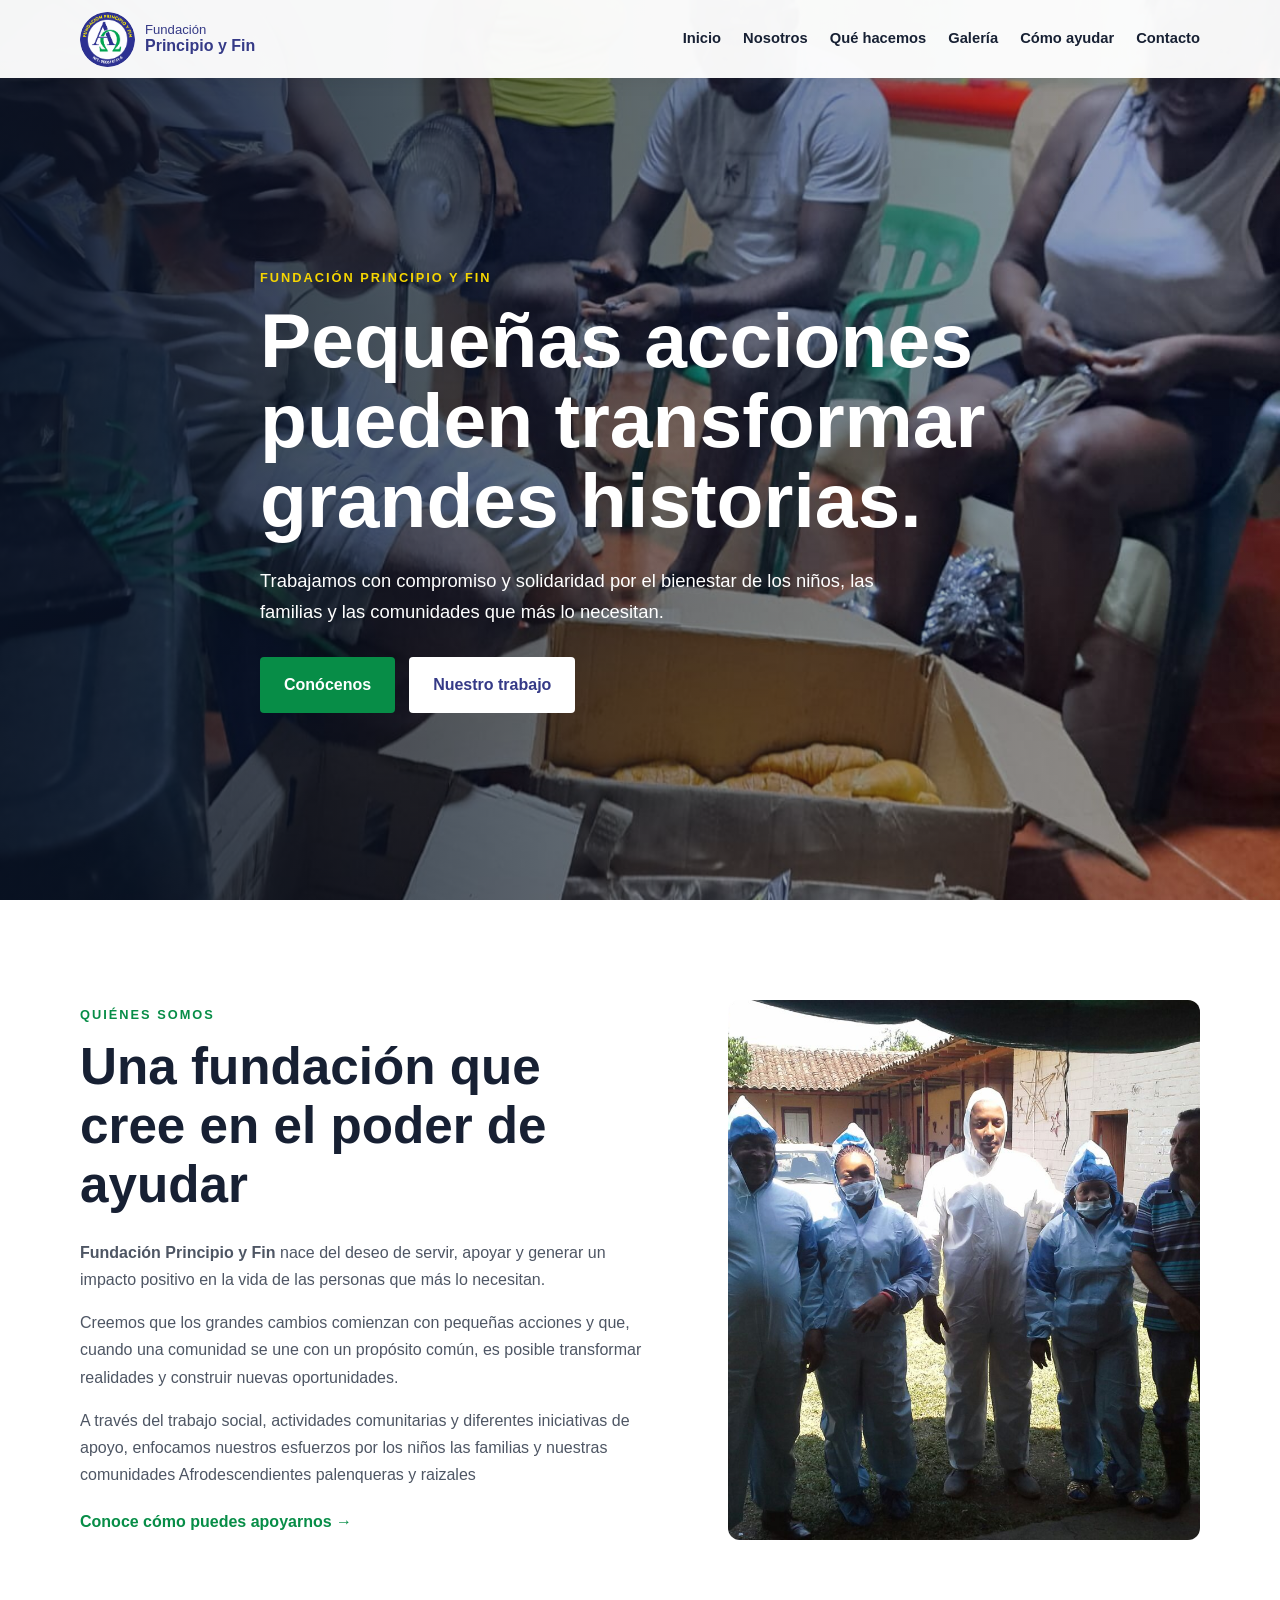
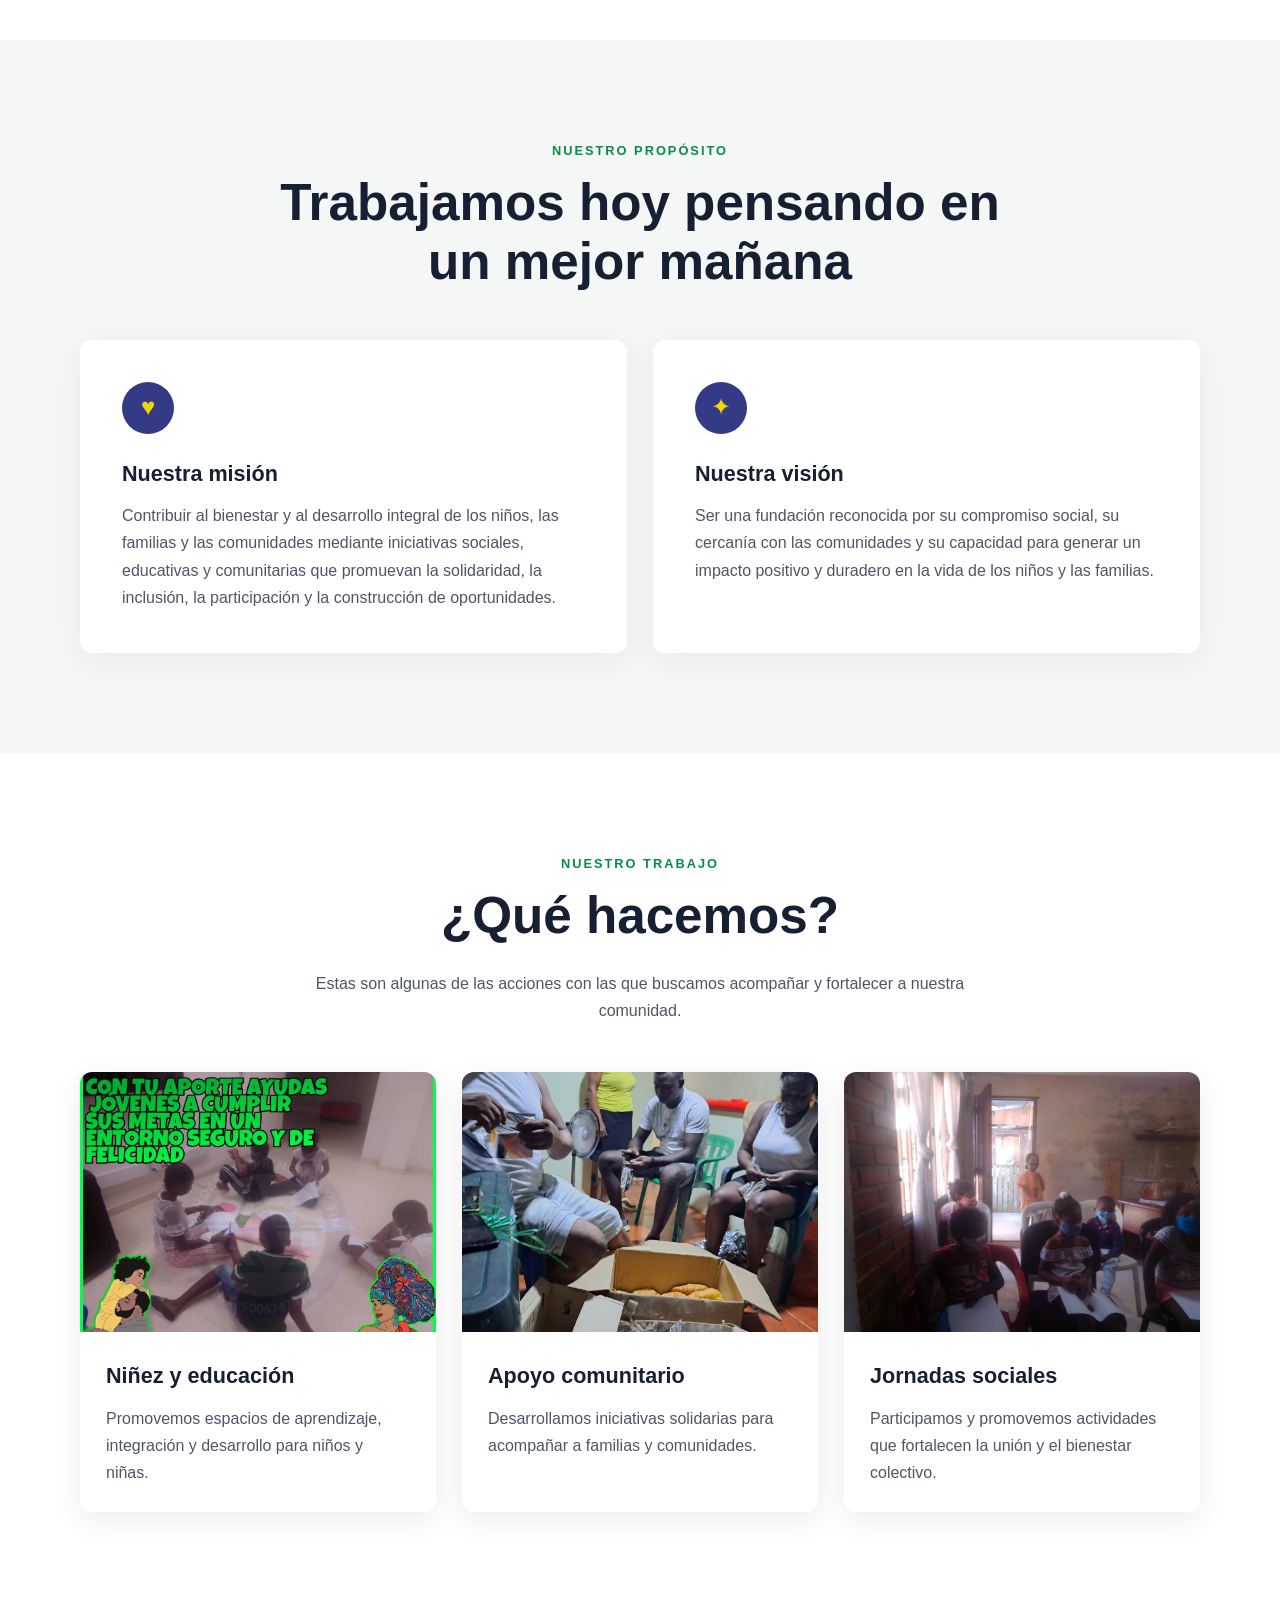
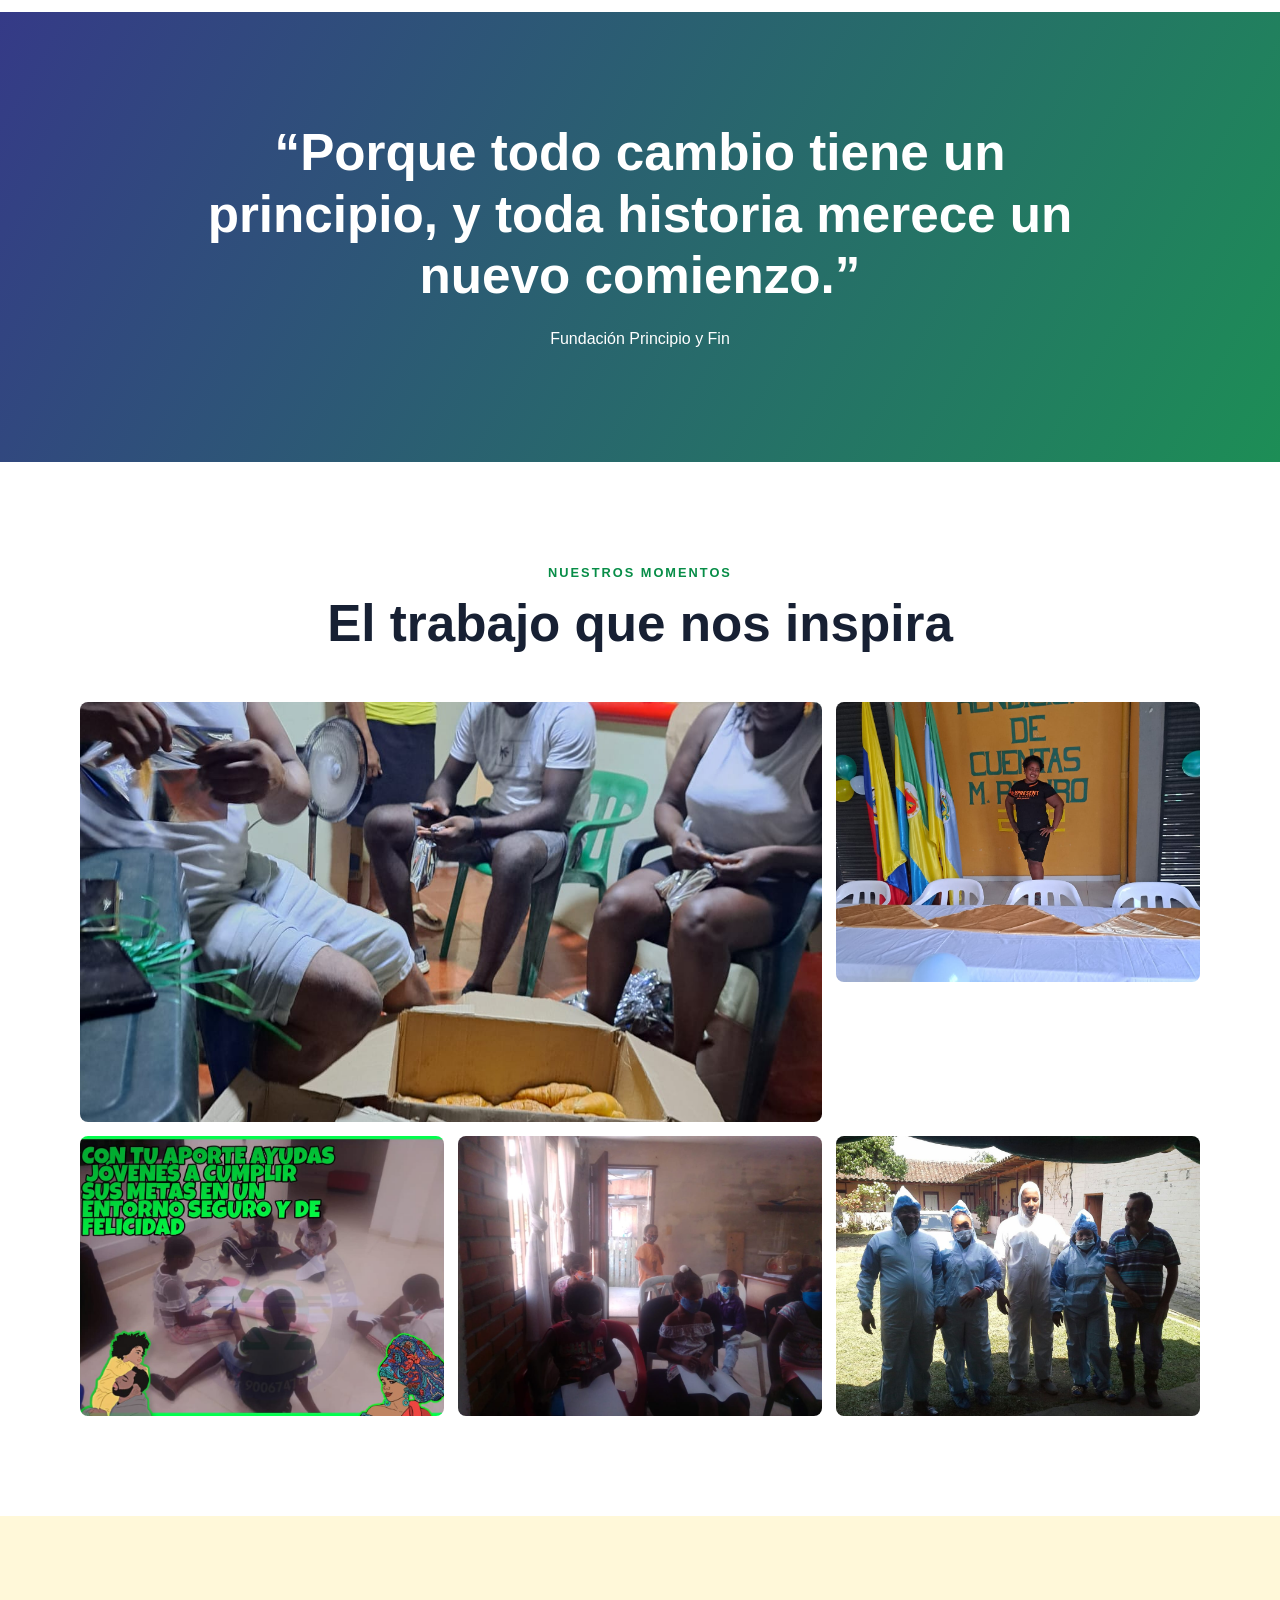
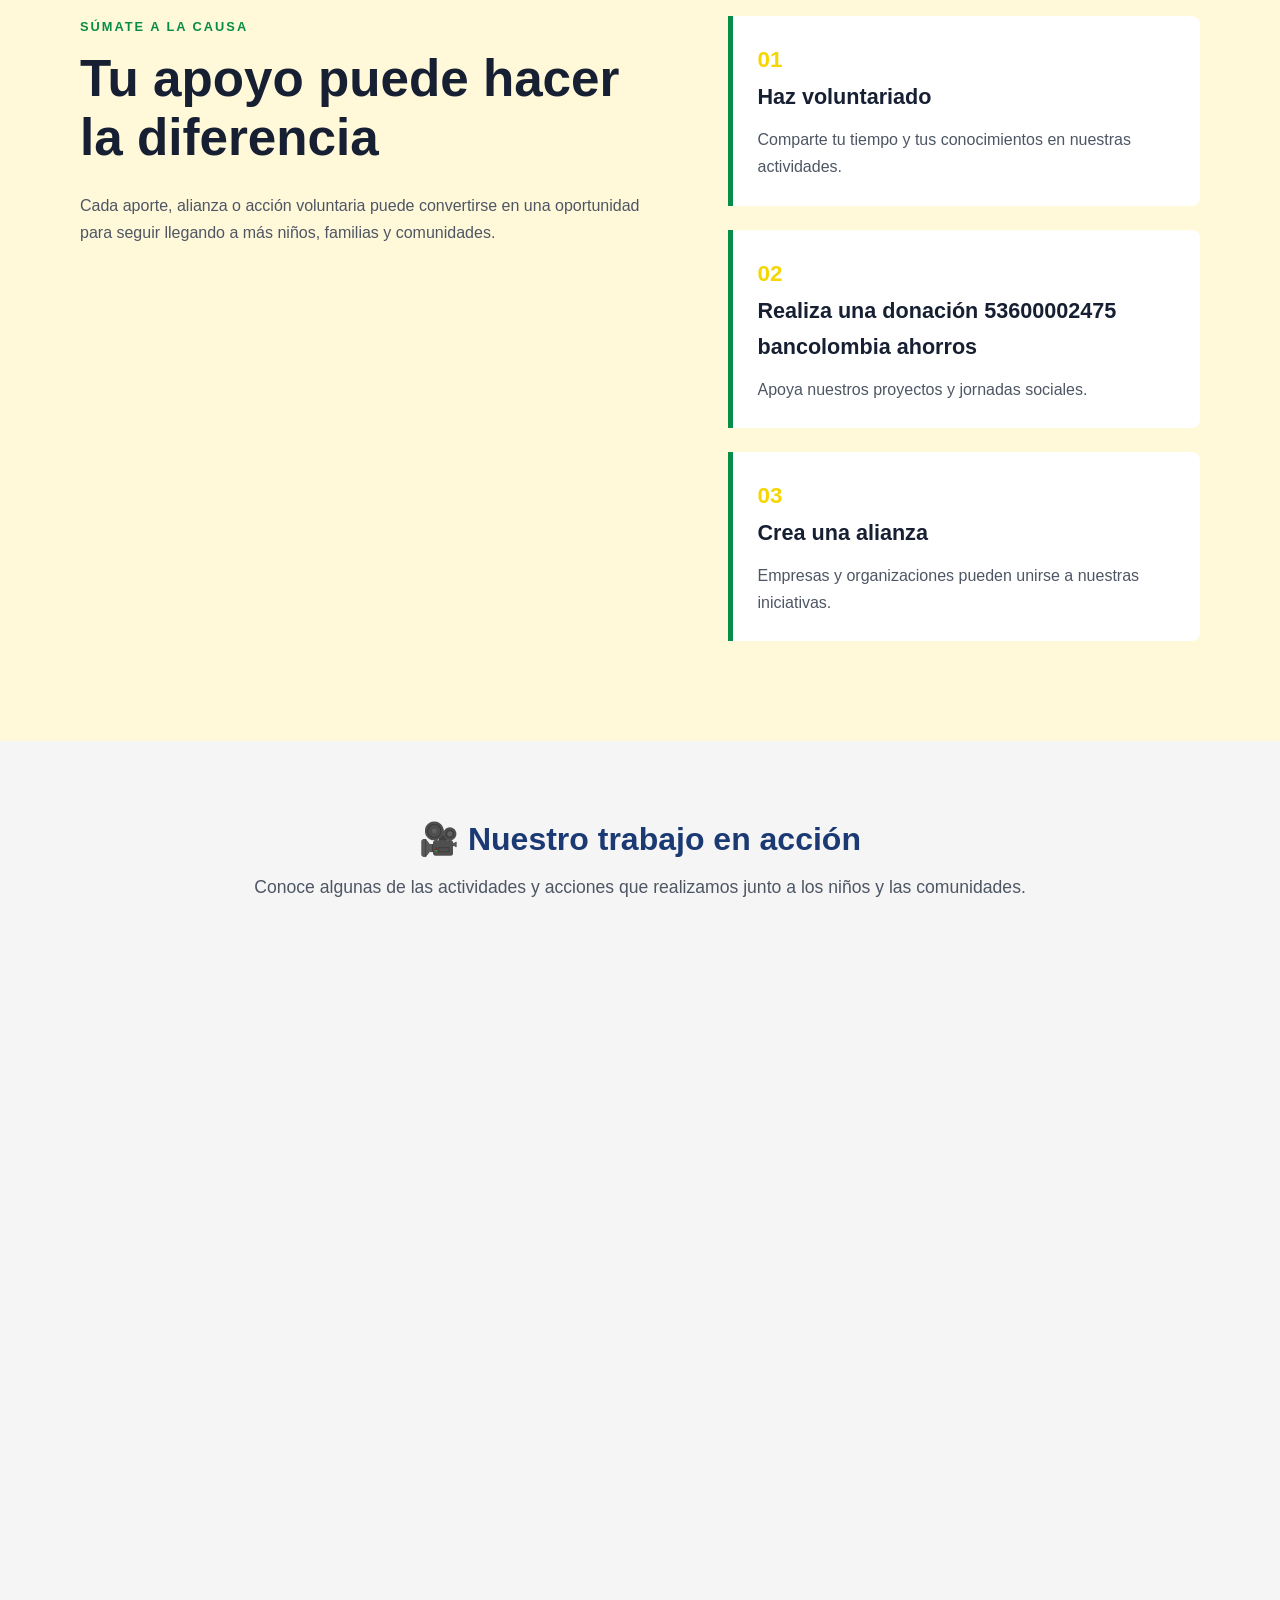
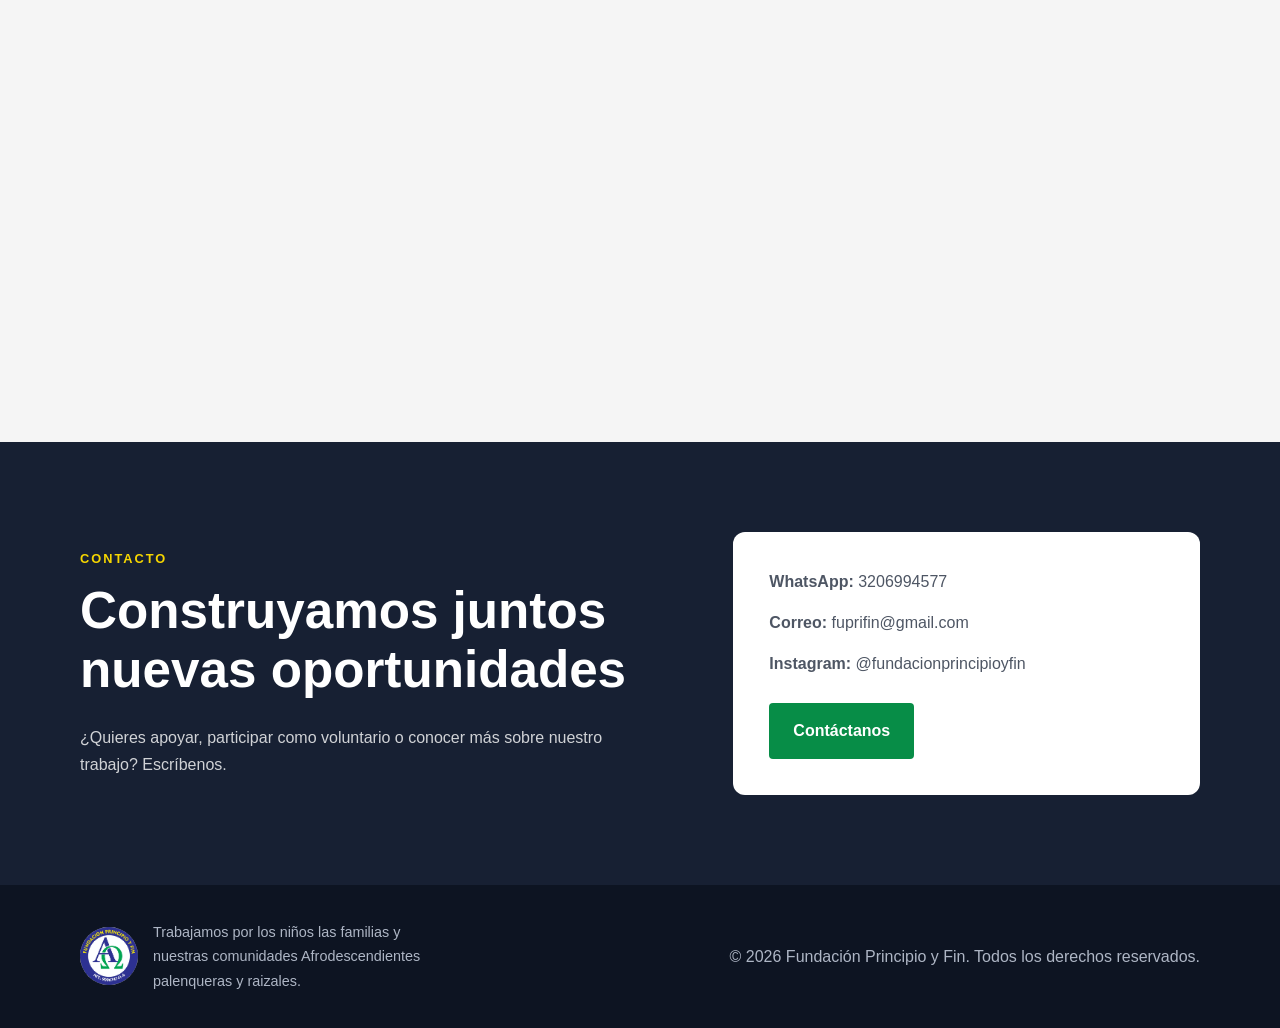
==== commit 3055caa9: "Update index.html" ====
--- a/index.html
+++ b/index.html
@@ -64,8 +64,7 @@
         </p>
         <p>
           A través del trabajo social, actividades comunitarias y diferentes iniciativas
-          de apoyo, enfocamos nuestros esfuerzos especialmente en el bienestar de los niños,
-          las familias y las comunidades.
+          de apoyo, enfocamos nuestros esfuerzos por los niños las familias y nuestras comunidades Afrodescendientes palenqueras y raizales
         </p>
         <a class="text-link" href="#contacto">Conoce cómo puedes apoyarnos →</a>
       </div>
@@ -193,7 +192,7 @@
         </div>
         <div>
           <span>02</span>
-          <h3>Realiza una donación</h3>
+          <h3>Realiza una donación 53600002475 bancolombia ahorros</h3>
           <p>Apoya nuestros proyectos y jornadas sociales.</p>
         </div>
         <div>
@@ -255,7 +254,7 @@
   <div class="container footer-content">
     <div class="footer-brand">
       <img src="assets/logo.jpeg" alt="Logo Fundación Principio y Fin">
-      <p>Trabajando por los niños, las familias y nuestras comunidades.</p>
+      <p>Trabajamos por los niños  las familias y nuestras comunidades Afrodescendientes palenqueras y raizales.</p>
     </div>
     <p>© <span id="year"></span> Fundación Principio y Fin. Todos los derechos reservados.</p>
   </div>
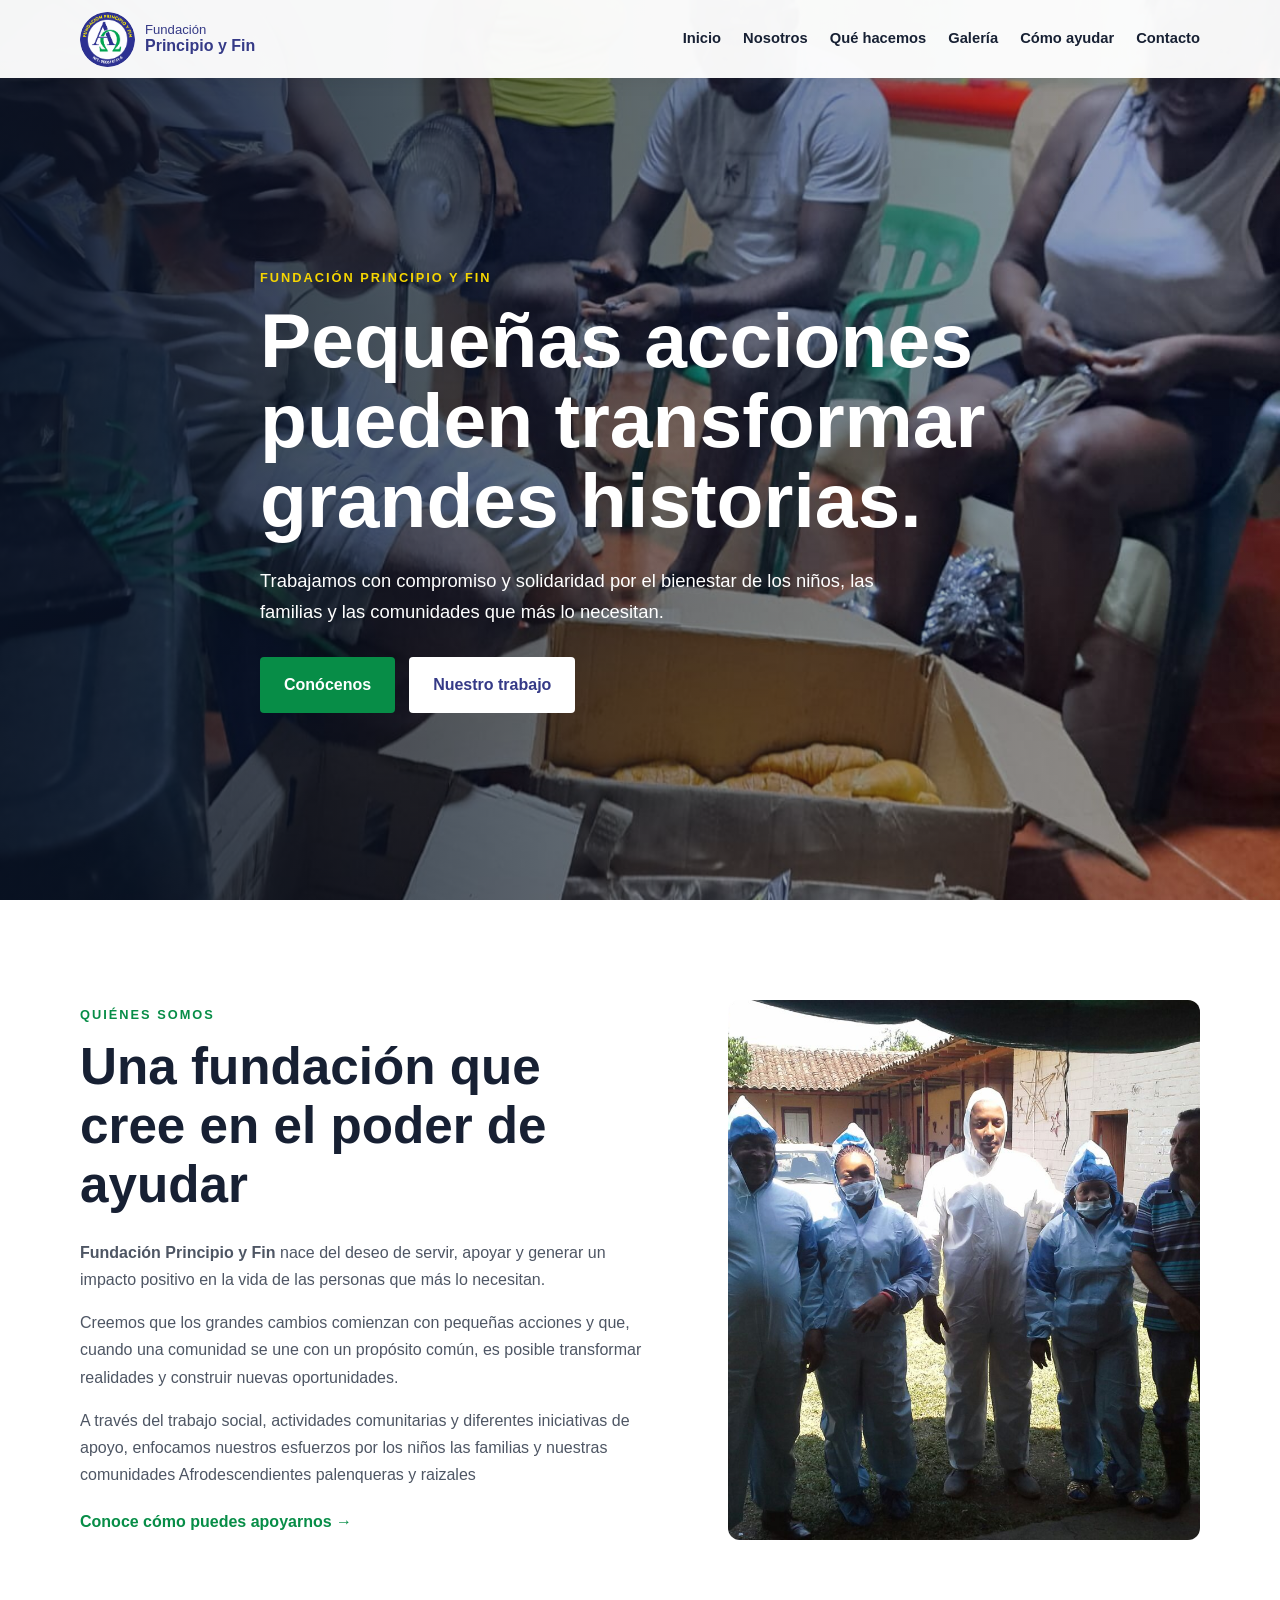
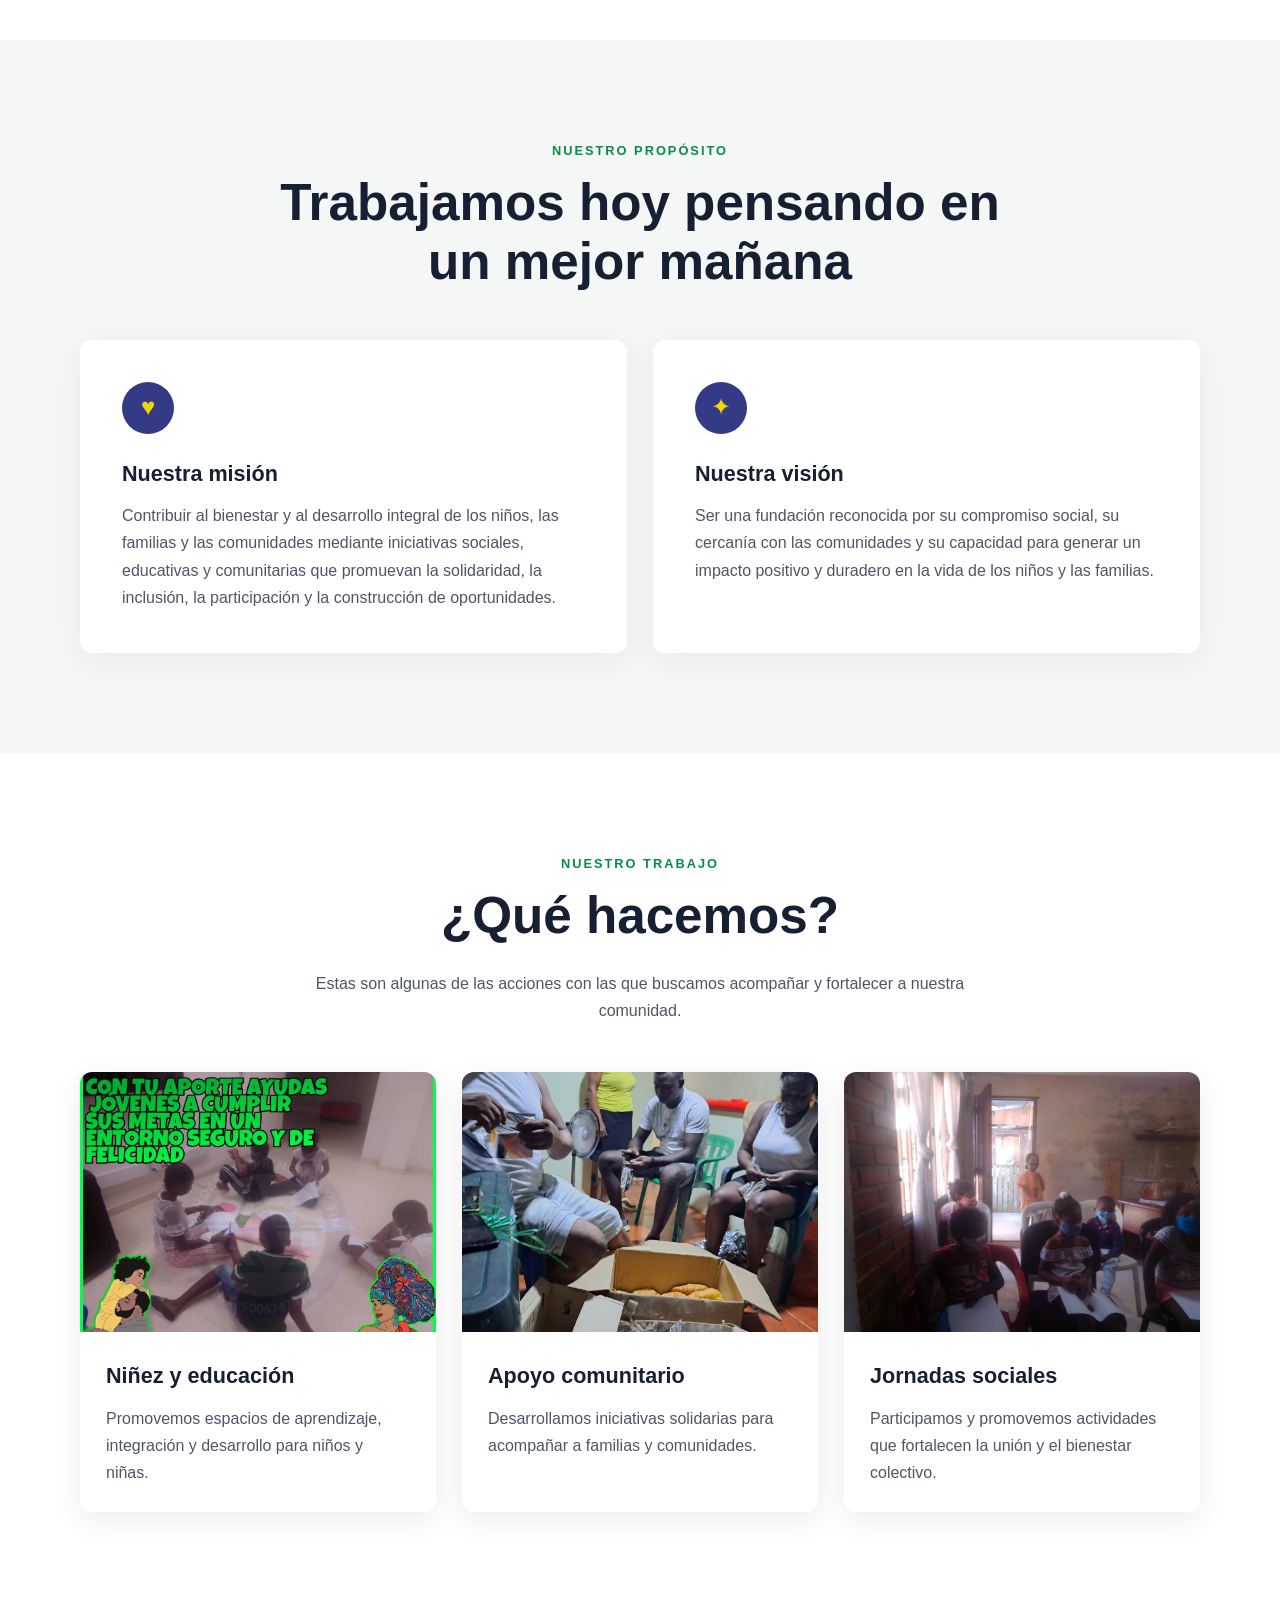
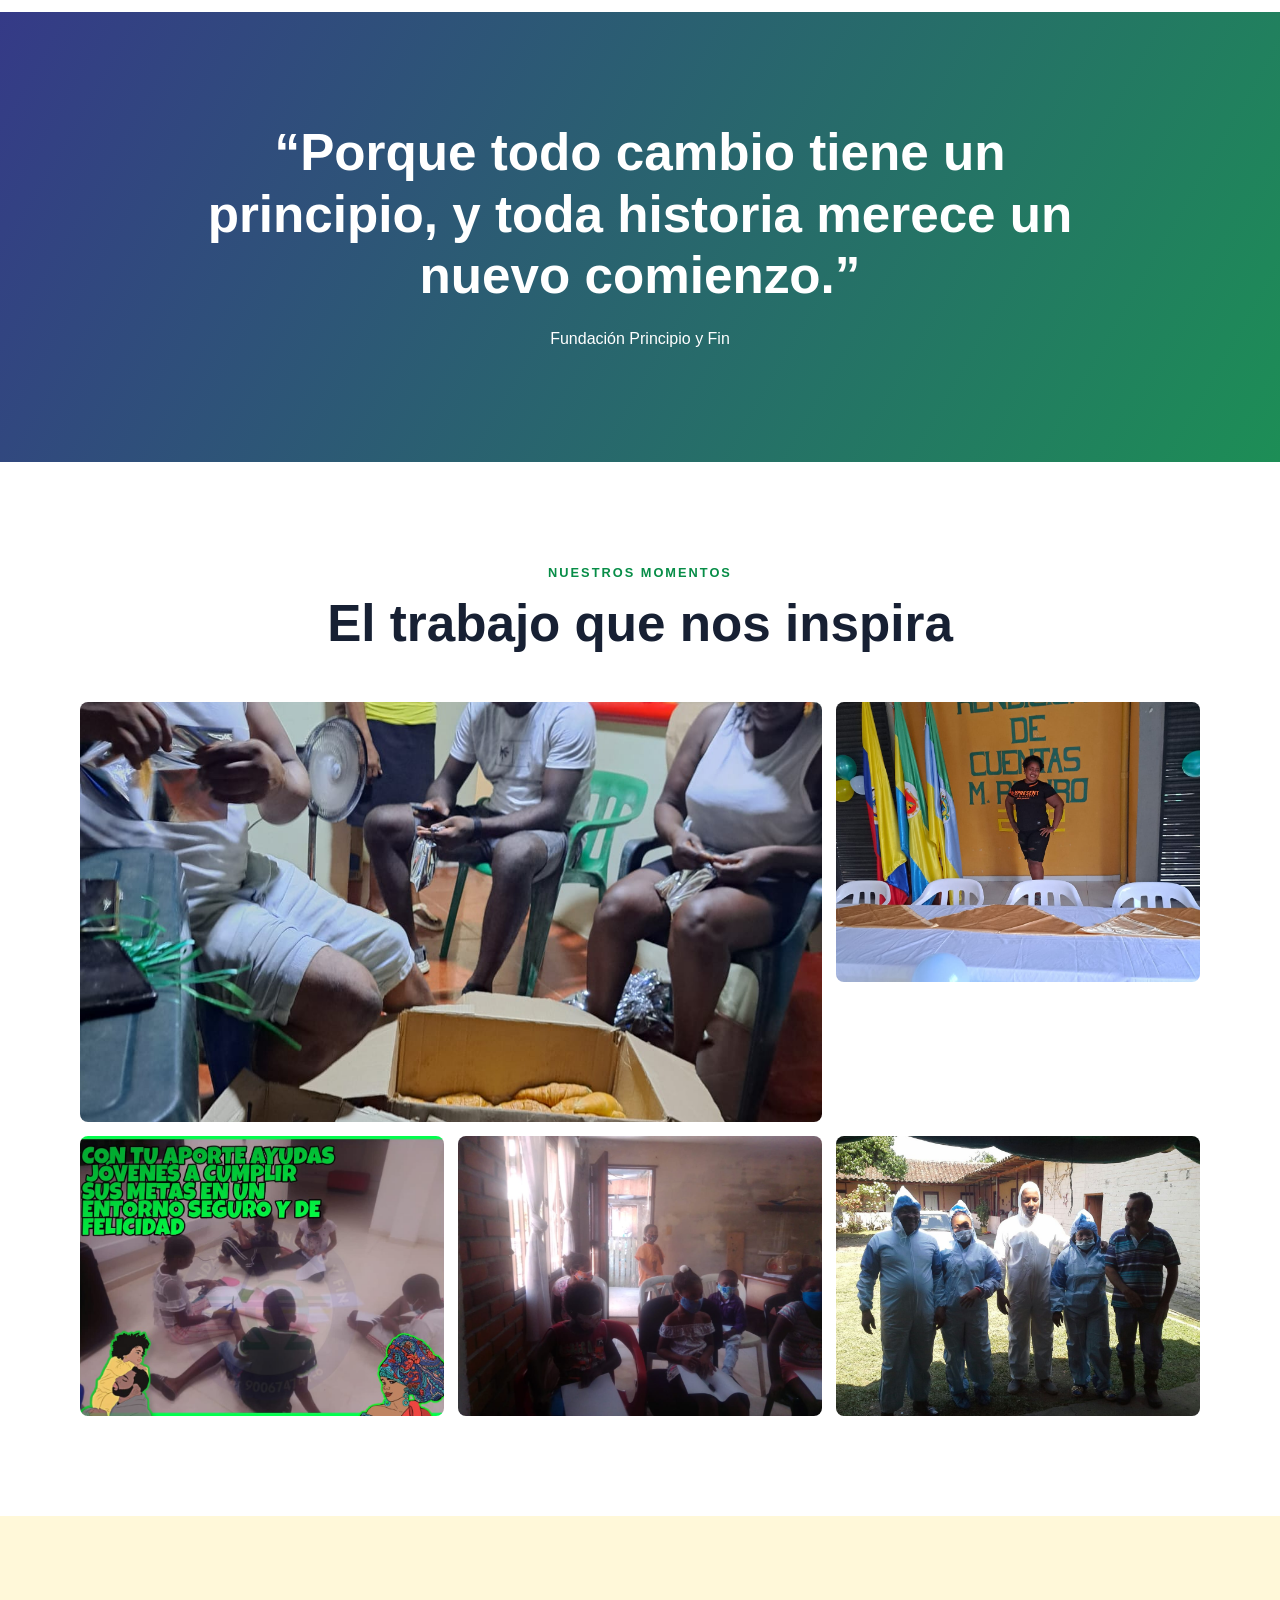
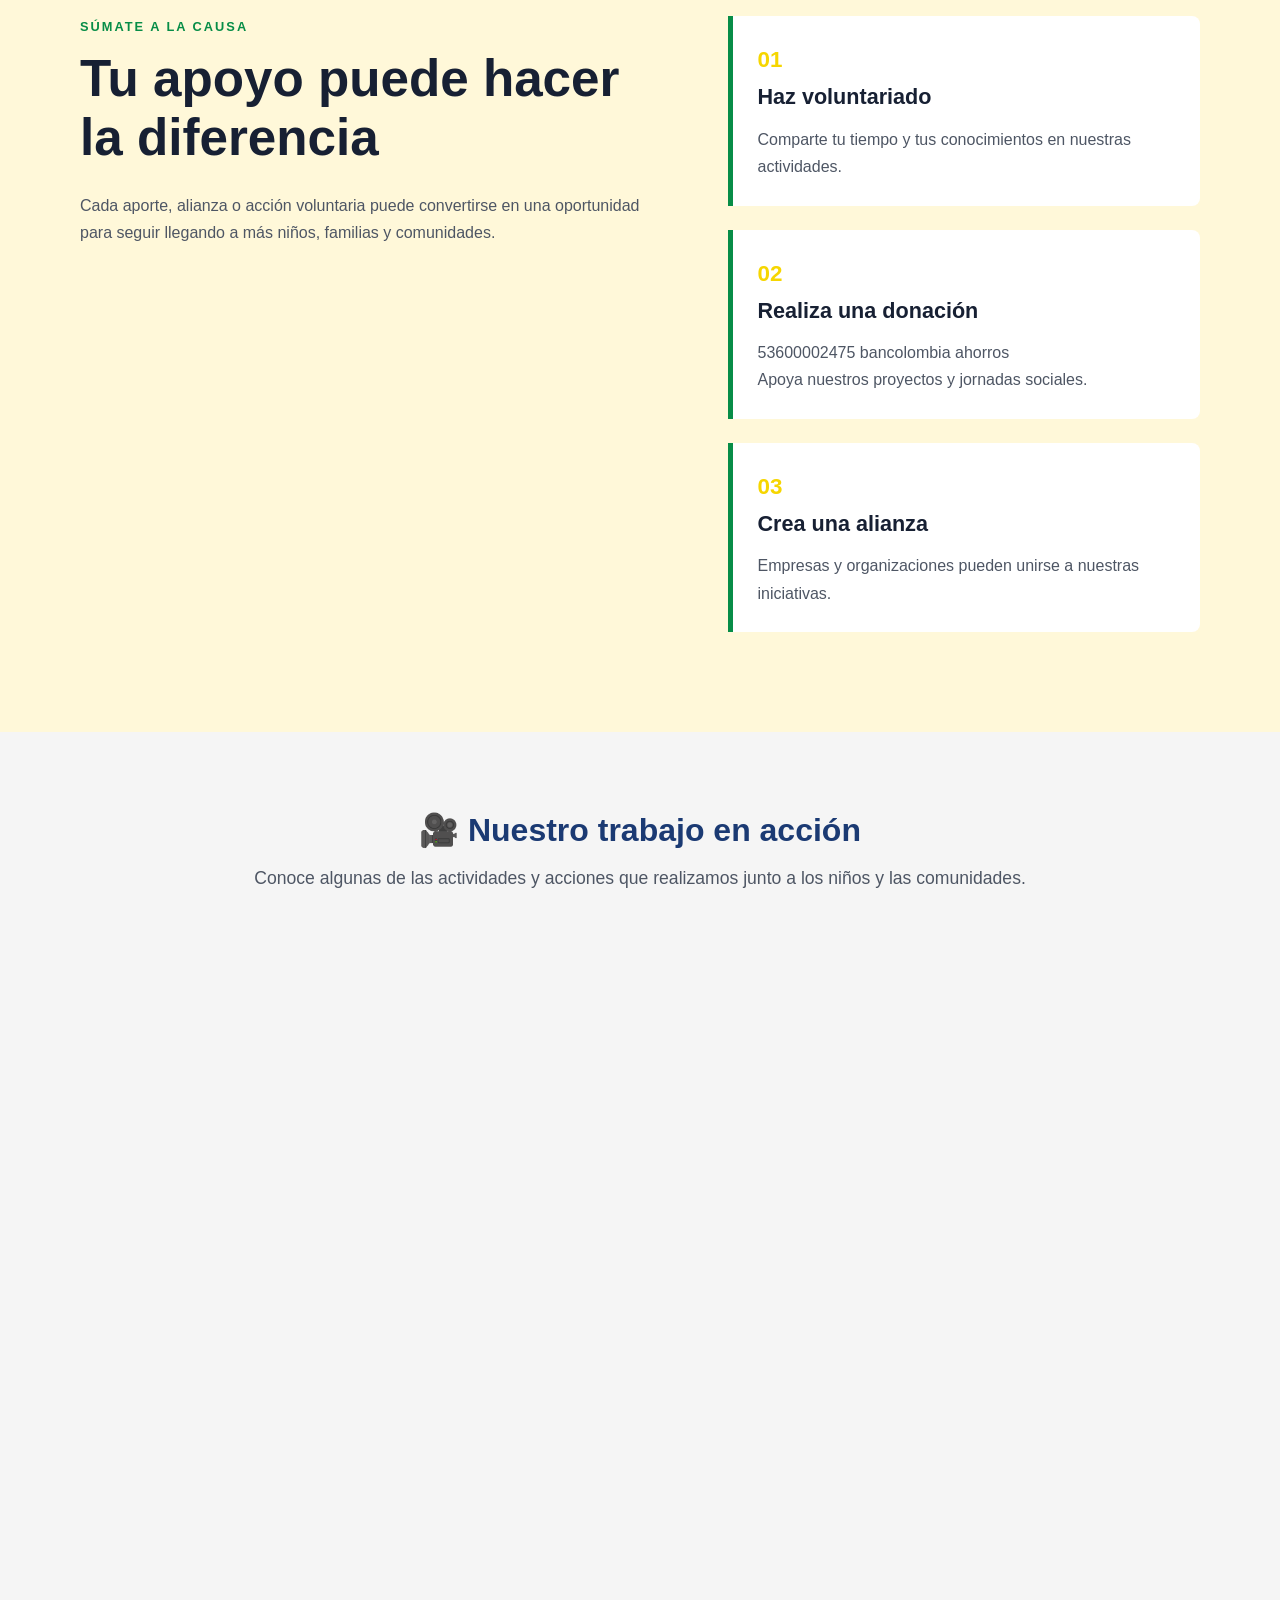
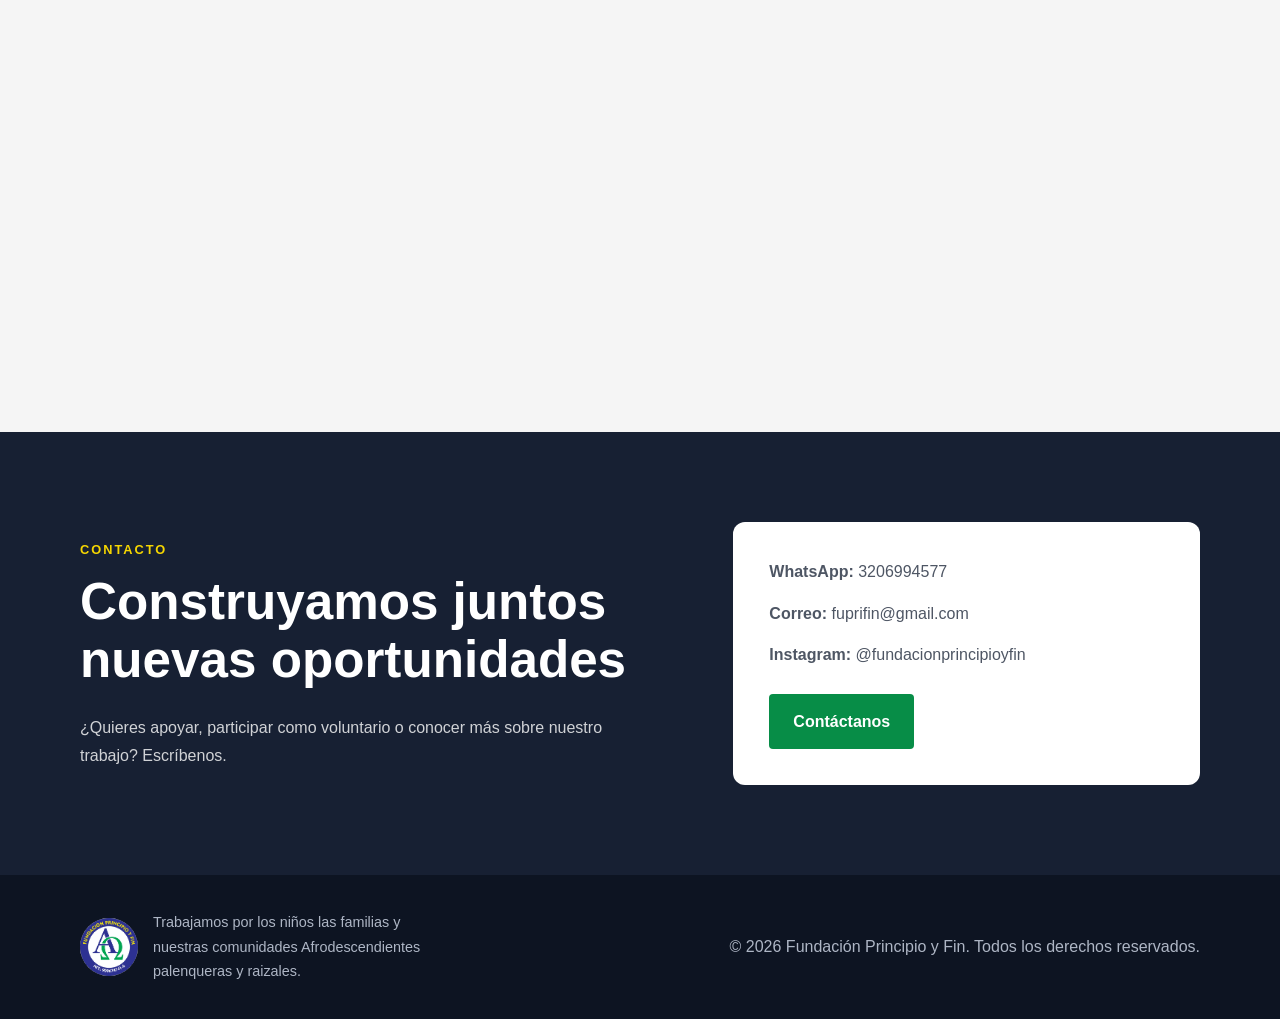
==== commit cc3c9af6: "Update index.html" ====
--- a/index.html
+++ b/index.html
@@ -192,7 +192,8 @@
         </div>
         <div>
           <span>02</span>
-          <h3>Realiza una donación 53600002475 bancolombia ahorros</h3>
+          <h3>Realiza una donación </h3>
+          53600002475 bancolombia ahorros 
           <p>Apoya nuestros proyectos y jornadas sociales.</p>
         </div>
         <div>
